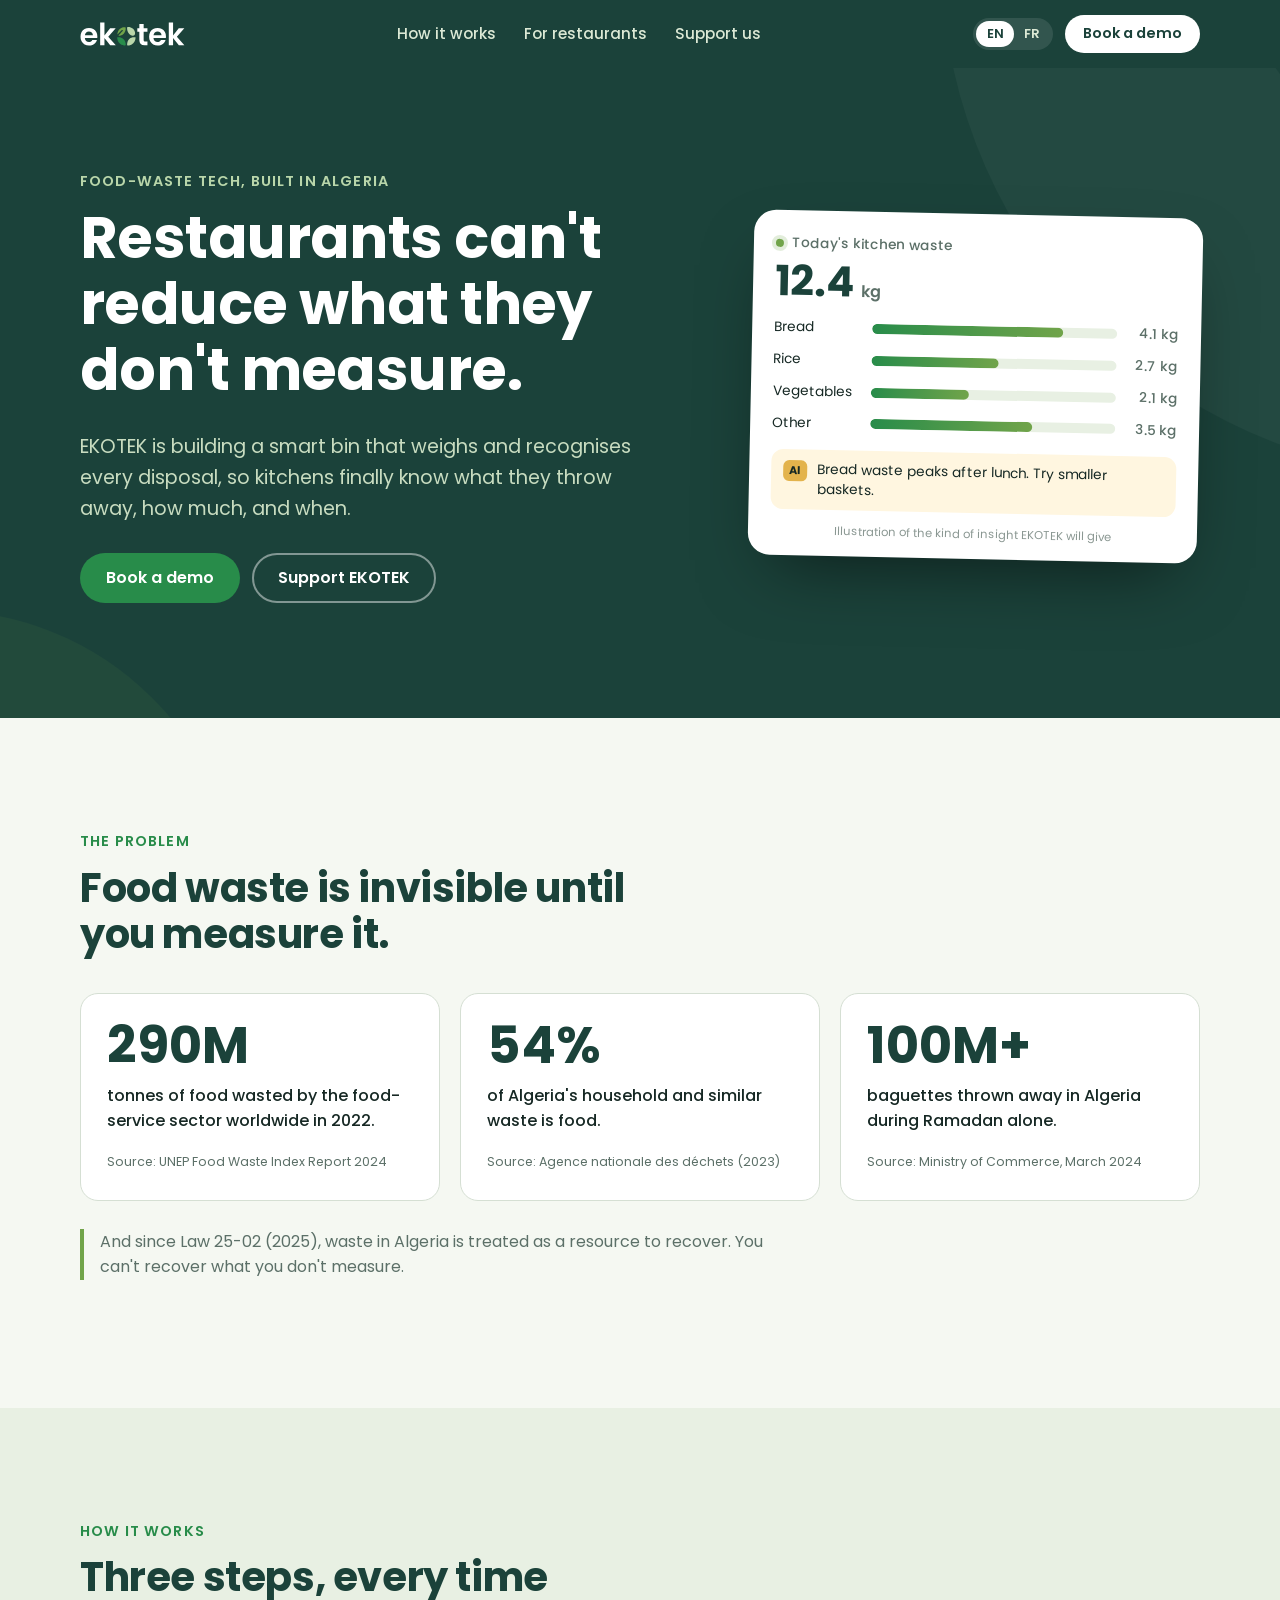
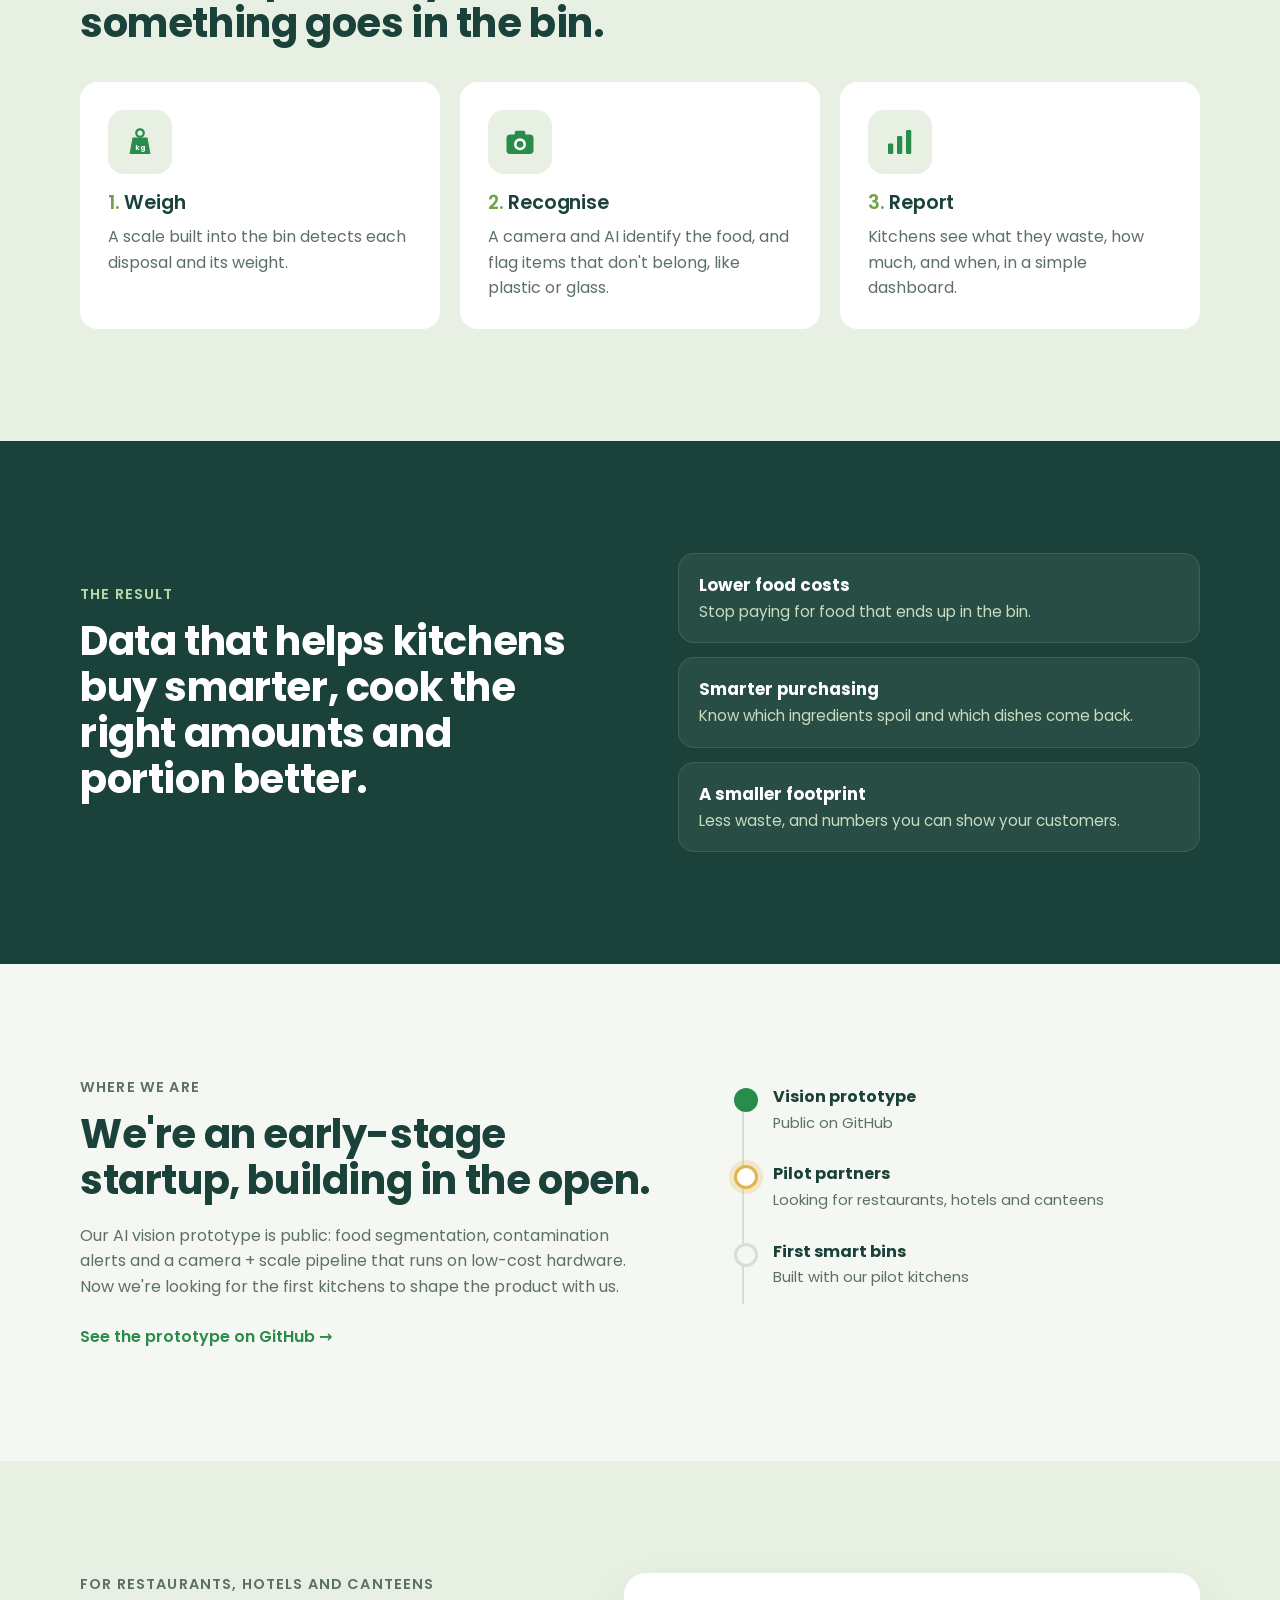
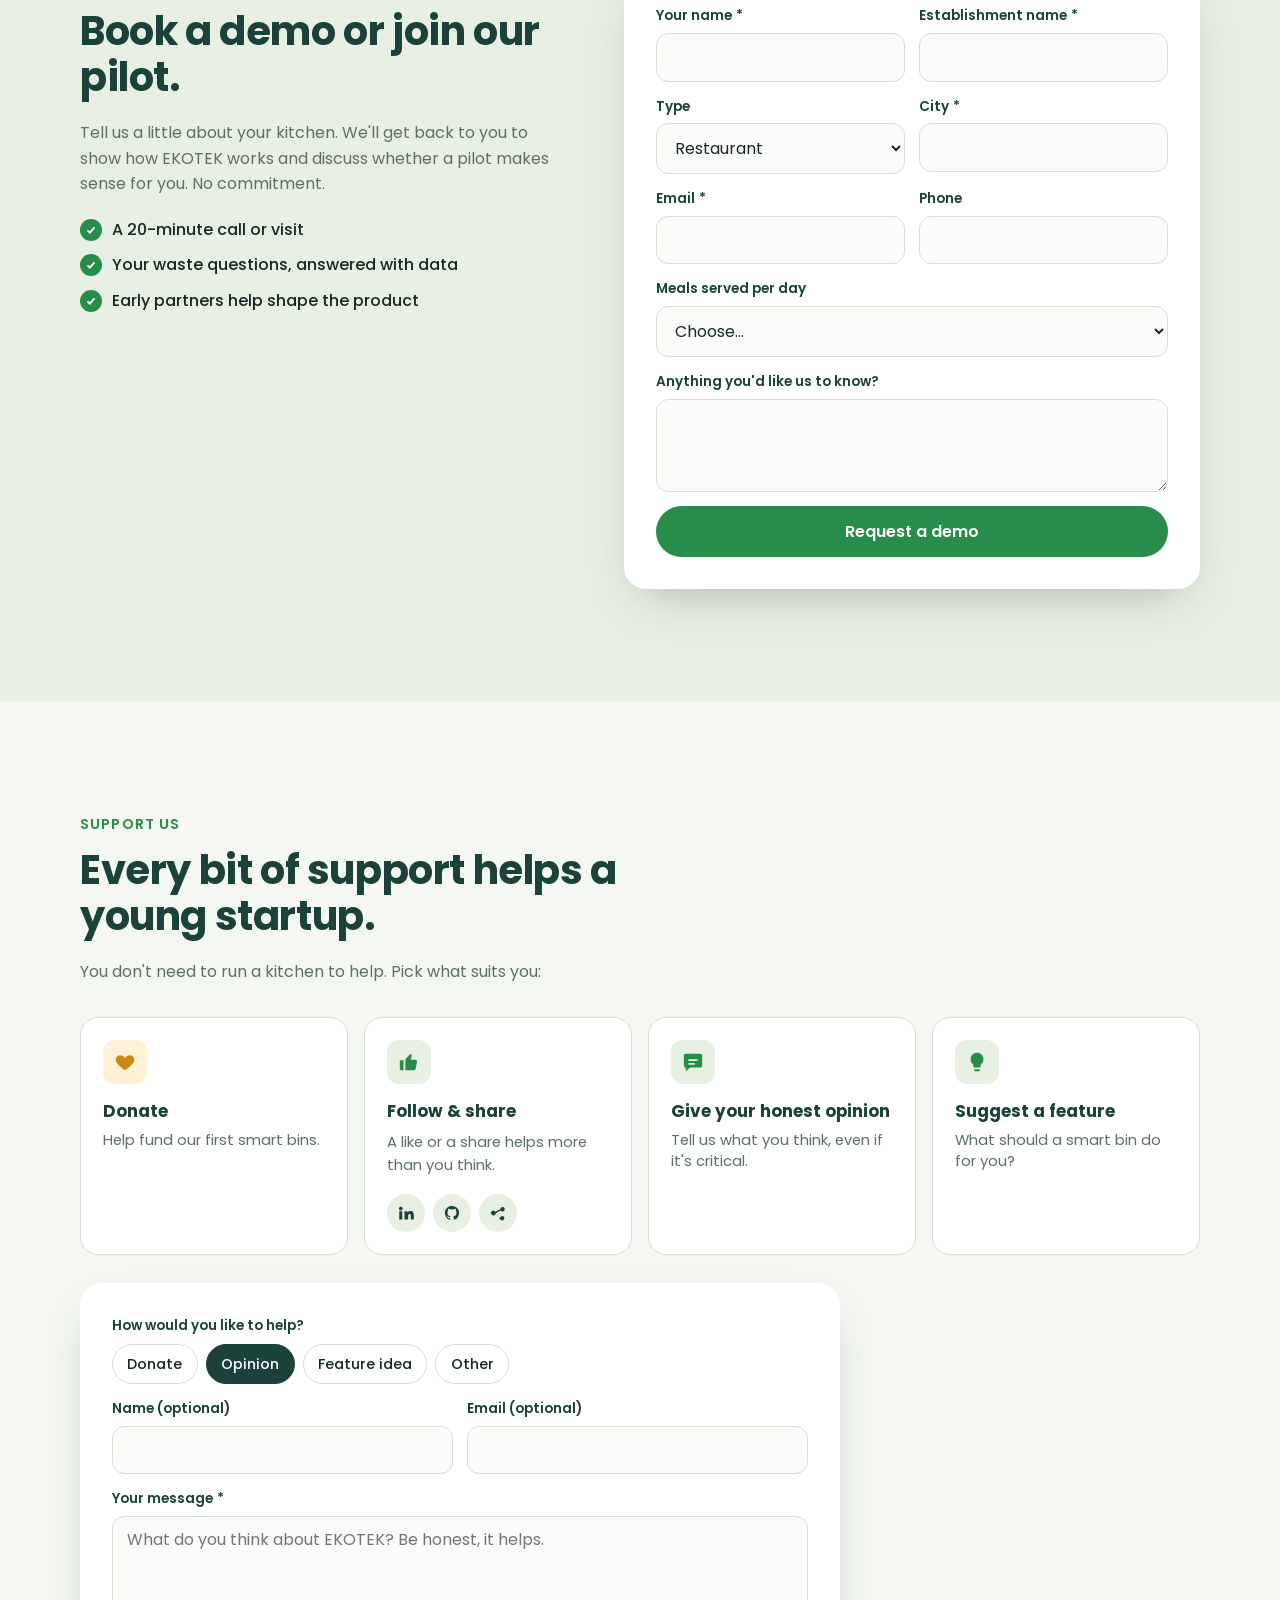
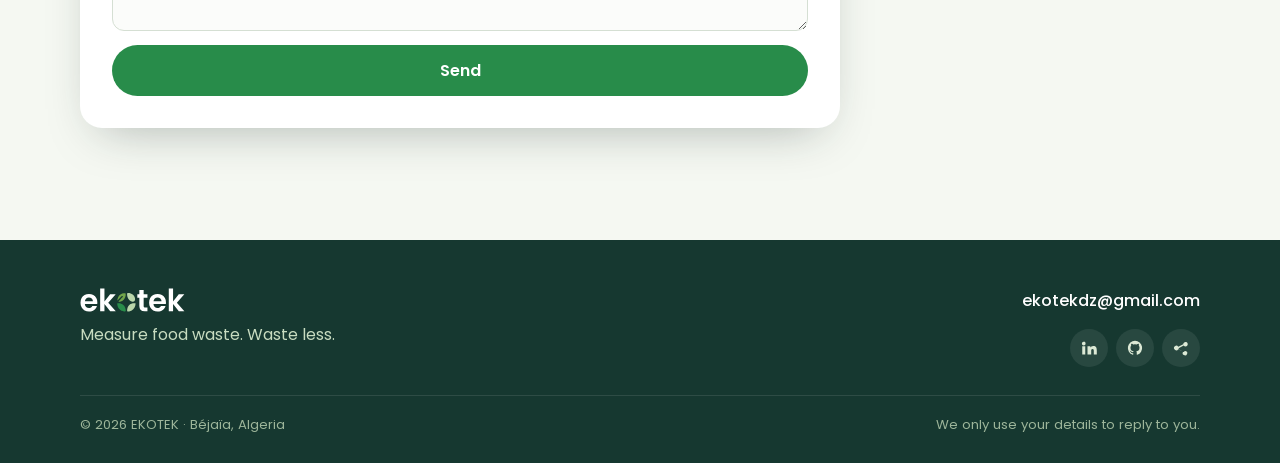
==== index.html @ d6d2390a "first commit" ====
<!doctype html>
<html lang="en">
<head>
  <meta charset="utf-8">
  <meta name="viewport" content="width=device-width, initial-scale=1">
  <title>EKOTEK — Measure food waste. Waste less.</title>
  <meta name="description" content="EKOTEK is building a smart bin that weighs and recognises food waste, so restaurants, hotels and canteens finally know what they throw away.">
  <meta name="theme-color" content="#1B423A">
  <link rel="icon" href="/favicon.svg" type="image/svg+xml">

  <meta property="og:type" content="website">
  <meta property="og:title" content="EKOTEK — Measure food waste. Waste less.">
  <meta property="og:description" content="A smart bin that weighs and recognises food waste. Built in Algeria. Book a demo or support us.">
  <meta property="og:image" content="/og-image.png">
  <meta name="twitter:card" content="summary_large_image">

  <link rel="preconnect" href="https://fonts.googleapis.com">
  <link rel="preconnect" href="https://fonts.gstatic.com" crossorigin>
  <link href="https://fonts.googleapis.com/css2?family=Poppins:wght@400;500;600;700&display=swap" rel="stylesheet">
  <link rel="stylesheet" href="/assets/style.css">
</head>
<body>

<header class="nav" id="top">
  <div class="wrap nav-in">
    <a href="#top" class="brand" aria-label="EKOTEK"><img src="/assets/logo-wordmark-light.svg" alt="EKOTEK" width="112" height="26"></a>
    <nav class="nav-links" aria-label="Main">
      <a href="#how" data-i18n="nav.how">How it works</a>
      <a href="#restaurants" data-i18n="nav.restaurants">For restaurants</a>
      <a href="#support" data-i18n="nav.support">Support us</a>
    </nav>
    <div class="nav-right">
      <div class="lang" role="group" aria-label="Language">
        <button type="button" data-lang="en" aria-pressed="true">EN</button>
        <button type="button" data-lang="fr" aria-pressed="false">FR</button>
      </div>
      <a href="#restaurants" class="btn btn-sm btn-light nav-cta" data-i18n="nav.cta">Book a demo</a>
    </div>
  </div>
</header>

<main>

  <!-- HERO -->
  <section class="hero">
    <div class="leaf leaf-a" aria-hidden="true"></div>
    <div class="leaf leaf-b" aria-hidden="true"></div>
    <div class="wrap hero-in">
      <div class="hero-copy">
        <p class="eyebrow eyebrow-light" data-i18n="hero.eyebrow">Food-waste tech, built in Algeria</p>
        <h1 data-i18n="hero.title">Restaurants can't reduce what they don't measure.</h1>
        <p class="lead" data-i18n="hero.lead">EKOTEK is building a smart bin that weighs and recognises every disposal, so kitchens finally know what they throw away, how much, and when.</p>
        <div class="cta-row">
          <a href="#restaurants" class="btn btn-primary" data-i18n="hero.cta1">Book a demo</a>
          <a href="#support" class="btn btn-ghost" data-i18n="hero.cta2">Support EKOTEK</a>
        </div>
      </div>

      <div class="hero-card" aria-hidden="true">
        <div class="hc-top">
          <span class="hc-dot"></span><span data-i18n="mock.title">Today's kitchen waste</span>
        </div>
        <div class="hc-total"><b>12.4</b><span>kg</span></div>
        <div class="hc-bars">
          <div class="hc-row"><span data-i18n="mock.bread">Bread</span><i style="--w:78%"></i><em>4.1 kg</em></div>
          <div class="hc-row"><span data-i18n="mock.rice">Rice</span><i style="--w:52%"></i><em>2.7 kg</em></div>
          <div class="hc-row"><span data-i18n="mock.veg">Vegetables</span><i style="--w:40%"></i><em>2.1 kg</em></div>
          <div class="hc-row"><span data-i18n="mock.other">Other</span><i style="--w:66%"></i><em>3.5 kg</em></div>
        </div>
        <div class="hc-tip"><span class="hc-tag">AI</span><span data-i18n="mock.tip">Bread waste peaks after lunch. Try smaller baskets.</span></div>
        <p class="hc-note" data-i18n="mock.note">Illustration of the kind of insight EKOTEK will give</p>
      </div>
    </div>
  </section>

  <!-- PROBLEM -->
  <section class="section" id="problem">
    <div class="wrap">
      <p class="eyebrow" data-i18n="problem.eyebrow">The problem</p>
      <h2 data-i18n="problem.title">Food waste is invisible until you measure it.</h2>
      <div class="stats">
        <article class="stat">
          <b>290M</b>
          <p data-i18n="problem.s1">tonnes of food wasted by the food-service sector worldwide in 2022.</p>
          <small data-i18n="problem.s1src">Source: UNEP Food Waste Index Report 2024</small>
        </article>
        <article class="stat">
          <b>54%</b>
          <p data-i18n="problem.s2">of Algeria's household and similar waste is food.</p>
          <small data-i18n="problem.s2src">Source: Agence nationale des déchets (2023)</small>
        </article>
        <article class="stat">
          <b>100M+</b>
          <p data-i18n="problem.s3">baguettes thrown away in Algeria during Ramadan alone.</p>
          <small data-i18n="problem.s3src">Source: Ministry of Commerce, March 2024</small>
        </article>
      </div>
      <p class="note-line" data-i18n="problem.law">And since Law 25-02 (2025), waste in Algeria is treated as a resource to recover. You can't recover what you don't measure.</p>
    </div>
  </section>

  <!-- HOW IT WORKS -->
  <section class="section section-tint" id="how">
    <div class="wrap">
      <p class="eyebrow" data-i18n="how.eyebrow">How it works</p>
      <h2 data-i18n="how.title">Three steps, every time something goes in the bin.</h2>
      <div class="steps">
        <article class="step">
          <div class="ic" aria-hidden="true">
            <svg viewBox="0 0 48 48"><path d="M14 18h20l4 22H10z" fill="currentColor"/><circle cx="24" cy="12" r="5" fill="none" stroke="currentColor" stroke-width="3"/><text x="24" y="34" text-anchor="middle" font-size="9" font-weight="700" fill="#fff" font-family="Poppins,sans-serif">kg</text></svg>
          </div>
          <h3><span>1.</span> <span data-i18n="how.s1t">Weigh</span></h3>
          <p data-i18n="how.s1">A scale built into the bin detects each disposal and its weight.</p>
        </article>
        <article class="step">
          <div class="ic" aria-hidden="true">
            <svg viewBox="0 0 48 48"><rect x="6" y="14" width="36" height="26" rx="5" fill="currentColor"/><rect x="17" y="9" width="14" height="7" rx="2" fill="currentColor"/><circle cx="24" cy="27" r="8" fill="#fff"/><circle cx="24" cy="27" r="4.5" fill="currentColor"/></svg>
          </div>
          <h3><span>2.</span> <span data-i18n="how.s2t">Recognise</span></h3>
          <p data-i18n="how.s2">A camera and AI identify the food, and flag items that don't belong, like plastic or glass.</p>
        </article>
        <article class="step">
          <div class="ic" aria-hidden="true">
            <svg viewBox="0 0 48 48"><rect x="8" y="26" width="7" height="14" rx="1.5" fill="currentColor"/><rect x="20" y="16" width="7" height="24" rx="1.5" fill="currentColor"/><rect x="32" y="8" width="7" height="32" rx="1.5" fill="currentColor"/></svg>
          </div>
          <h3><span>3.</span> <span data-i18n="how.s3t">Report</span></h3>
          <p data-i18n="how.s3">Kitchens see what they waste, how much, and when, in a simple dashboard.</p>
        </article>
      </div>
    </div>
  </section>

  <!-- BENEFITS -->
  <section class="section section-dark">
    <div class="wrap benefits">
      <div>
        <p class="eyebrow eyebrow-light" data-i18n="ben.eyebrow">The result</p>
        <h2 data-i18n="ben.title">Data that helps kitchens buy smarter, cook the right amounts and portion better.</h2>
      </div>
      <ul class="ben-list">
        <li><b data-i18n="ben.b1t">Lower food costs</b><span data-i18n="ben.b1">Stop paying for food that ends up in the bin.</span></li>
        <li><b data-i18n="ben.b2t">Smarter purchasing</b><span data-i18n="ben.b2">Know which ingredients spoil and which dishes come back.</span></li>
        <li><b data-i18n="ben.b3t">A smaller footprint</b><span data-i18n="ben.b3">Less waste, and numbers you can show your customers.</span></li>
      </ul>
    </div>
  </section>

  <!-- STATUS -->
  <section class="section" id="status">
    <div class="wrap status">
      <div>
        <p class="eyebrow" data-i18n="status.eyebrow">Where we are</p>
        <h2 data-i18n="status.title">We're an early-stage startup, building in the open.</h2>
        <p data-i18n="status.p1">Our AI vision prototype is public: food segmentation, contamination alerts and a camera + scale pipeline that runs on low-cost hardware. Now we're looking for the first kitchens to shape the product with us.</p>
      </div>
      <ol class="timeline">
        <li class="done"><b data-i18n="status.t1">Vision prototype</b><span data-i18n="status.t1d">Public on GitHub</span></li>
        <li class="now"><b data-i18n="status.t2">Pilot partners</b><span data-i18n="status.t2d">Looking for restaurants, hotels and canteens</span></li>
        <li><b data-i18n="status.t3">First smart bins</b><span data-i18n="status.t3d">Built with our pilot kitchens</span></li>
      </ol>
    </div>
    <div class="wrap">
      <a class="text-link js-github" href="#" target="_blank" rel="noopener" data-i18n="status.link">See the prototype on GitHub →</a>
    </div>
  </section>

  <!-- RESTAURANTS -->
  <section class="section section-tint" id="restaurants">
    <div class="wrap form-grid">
      <div>
        <p class="eyebrow" data-i18n="demo.eyebrow">For restaurants, hotels and canteens</p>
        <h2 data-i18n="demo.title">Book a demo or join our pilot.</h2>
        <p data-i18n="demo.p1">Tell us a little about your kitchen. We'll get back to you to show how EKOTEK works and discuss whether a pilot makes sense for you. No commitment.</p>
        <ul class="checks">
          <li data-i18n="demo.c1">A 20-minute call or visit</li>
          <li data-i18n="demo.c2">Your waste questions, answered with data</li>
          <li data-i18n="demo.c3">Early partners help shape the product</li>
        </ul>
      </div>

      <form class="card form js-form" data-form="demo" novalidate>
        <div class="row2">
          <label><span data-i18n="f.name">Your name</span> *<input name="name" required autocomplete="name"></label>
          <label><span data-i18n="f.establishment">Establishment name</span> *<input name="establishment" required autocomplete="organization"></label>
        </div>
        <div class="row2">
          <label><span data-i18n="f.type">Type</span>
            <select name="type">
              <option value="Restaurant" data-i18n="f.t1">Restaurant</option>
              <option value="Hotel" data-i18n="f.t2">Hotel</option>
              <option value="Canteen" data-i18n="f.t3">Canteen / cafeteria</option>
              <option value="Catering" data-i18n="f.t4">Catering</option>
              <option value="Other" data-i18n="f.t5">Other</option>
            </select>
          </label>
          <label><span data-i18n="f.city">City</span> *<input name="city" required autocomplete="address-level2"></label>
        </div>
        <div class="row2">
          <label><span data-i18n="f.email">Email</span> *<input name="email" type="email" required autocomplete="email"></label>
          <label><span data-i18n="f.phone">Phone</span><input name="phone" type="tel" autocomplete="tel"></label>
        </div>
        <label><span data-i18n="f.meals">Meals served per day</span>
          <select name="meals">
            <option value="" data-i18n="f.choose">Choose…</option>
            <option value="< 100">&lt; 100</option>
            <option value="100–300">100–300</option>
            <option value="300–1000">300–1000</option>
            <option value="> 1000">&gt; 1000</option>
          </select>
        </label>
        <label><span data-i18n="f.message">Anything you'd like us to know?</span><textarea name="message" rows="3"></textarea></label>
        <input class="hp" name="website" tabindex="-1" autocomplete="off" aria-hidden="true">
        <button class="btn btn-primary btn-block" type="submit" data-i18n="demo.submit">Request a demo</button>
        <p class="form-msg" role="status" aria-live="polite"></p>
      </form>
    </div>
  </section>

  <!-- SUPPORT -->
  <section class="section" id="support">
    <div class="wrap">
      <p class="eyebrow" data-i18n="sup.eyebrow">Support us</p>
      <h2 data-i18n="sup.title">Every bit of support helps a young startup.</h2>
      <p class="sub" data-i18n="sup.p1">You don't need to run a kitchen to help. Pick what suits you:</p>

      <div class="ways">
        <button type="button" class="way js-way" data-kind="donate">
          <span class="way-ic" aria-hidden="true"><svg viewBox="0 0 24 24"><path fill="currentColor" d="M12 21s-7.5-4.6-9.6-9.2C.9 8.4 3 4.5 6.8 4.5c2.1 0 3.6 1.1 5.2 3 1.6-1.9 3.1-3 5.2-3 3.8 0 5.9 3.9 4.4 7.3C19.5 16.4 12 21 12 21z"/></svg></span>
          <b data-i18n="sup.w1t">Donate</b>
          <span data-i18n="sup.w1">Help fund our first smart bins.</span>
        </button>
        <div class="way way-static">
          <span class="way-ic" aria-hidden="true"><svg viewBox="0 0 24 24"><path fill="currentColor" d="M2 10h4v11H2zm6 11h9.2a2 2 0 0 0 2-1.6l1.6-7.6A2 2 0 0 0 18.8 9.5H14l.9-4.3a1.6 1.6 0 0 0-.4-1.5L13.6 3 8 9.1z"/></svg></span>
          <b data-i18n="sup.w2t">Follow & share</b>
          <span data-i18n="sup.w2">A like or a share helps more than you think.</span>
          <div class="social js-social"></div>
        </div>
        <button type="button" class="way js-way" data-kind="opinion">
          <span class="way-ic" aria-hidden="true"><svg viewBox="0 0 24 24"><path fill="currentColor" d="M4 3h16a2 2 0 0 1 2 2v11a2 2 0 0 1-2 2H9l-5 4v-4H4a2 2 0 0 1-2-2V5a2 2 0 0 1 2-2zm3 6v2h10V9zm0 4v2h7v-2z"/></svg></span>
          <b data-i18n="sup.w3t">Give your honest opinion</b>
          <span data-i18n="sup.w3">Tell us what you think, even if it's critical.</span>
        </button>
        <button type="button" class="way js-way" data-kind="idea">
          <span class="way-ic" aria-hidden="true"><svg viewBox="0 0 24 24"><path fill="currentColor" d="M12 2a7 7 0 0 0-4 12.7V17a1 1 0 0 0 1 1h6a1 1 0 0 0 1-1v-2.3A7 7 0 0 0 12 2zM9 20h6v1.2a.8.8 0 0 1-.8.8H9.8a.8.8 0 0 1-.8-.8z"/></svg></span>
          <b data-i18n="sup.w4t">Suggest a feature</b>
          <span data-i18n="sup.w4">What should a smart bin do for you?</span>
        </button>
      </div>

      <form class="card form support-form js-form" data-form="support" novalidate>
        <fieldset class="kinds">
          <legend data-i18n="f.kind">How would you like to help?</legend>
          <label class="pill"><input type="radio" name="kind" value="donate"><span data-i18n="sup.w1t">Donate</span></label>
          <label class="pill"><input type="radio" name="kind" value="opinion" checked><span data-i18n="sup.k2">Opinion</span></label>
          <label class="pill"><input type="radio" name="kind" value="idea"><span data-i18n="sup.k3">Feature idea</span></label>
          <label class="pill"><input type="radio" name="kind" value="other"><span data-i18n="f.t5">Other</span></label>
        </fieldset>
        <p class="kind-hint js-donate-hint" hidden data-i18n="sup.donhint">Leave your email and we'll send you the ways to donate. Thank you!</p>
        <div class="row2">
          <label><span data-i18n="f.name2">Name (optional)</span><input name="name" autocomplete="name"></label>
          <label><span class="js-email-label" data-i18n="f.email2">Email (optional)</span><input name="email" type="email" autocomplete="email"></label>
        </div>
        <label><span data-i18n="f.msg2">Your message</span> *<textarea name="message" rows="4" required></textarea></label>
        <input class="hp" name="website" tabindex="-1" autocomplete="off" aria-hidden="true">
        <button class="btn btn-primary" type="submit" data-i18n="sup.submit">Send</button>
        <p class="form-msg" role="status" aria-live="polite"></p>
      </form>
    </div>
  </section>

</main>

<footer class="footer">
  <div class="wrap foot-in">
    <div>
      <img src="/assets/logo-wordmark-light.svg" alt="EKOTEK" width="112" height="26">
      <p data-i18n="foot.tag">Measure food waste. Waste less.</p>
    </div>
    <div class="foot-links">
      <a class="js-mail" href="mailto:ekotekdz@gmail.com">ekotekdz@gmail.com</a>
      <div class="social js-social"></div>
    </div>
  </div>
  <div class="wrap foot-bottom">
    <span>© <span class="js-year">2026</span> EKOTEK · Béjaïa, Algeria</span>
    <span data-i18n="foot.privacy">We only use your details to reply to you.</span>
  </div>
</footer>

<script src="/assets/config.js"></script>
<script src="/assets/i18n.js"></script>
<script src="/assets/app.js"></script>
</body>
</html>
---- assets/style.css ----
:root {
  --dark: #1B423A;
  --dark-2: #163830;
  --mid: #288C4A;
  --light: #71A44A;
  --pale: #B9D6AA;
  --bg: #F5F8F2;
  --tint: #E8F0E3;
  --ink: #162824;
  --muted: #5C7068;
  --line: #D5DFD3;
  --white: #FFFFFF;
  --warm: #E3B34C;
  --radius: 18px;
  --shadow: 0 18px 50px -20px rgba(22, 40, 36, .35);
}

* { box-sizing: border-box; }
html { scroll-behavior: smooth; -webkit-text-size-adjust: 100%; }
body {
  margin: 0; background: var(--bg); color: var(--ink);
  font-family: "Poppins", system-ui, -apple-system, "Segoe UI", sans-serif;
  font-size: 16px; line-height: 1.6;
}
img, svg { display: block; max-width: 100%; }
a { color: inherit; }
h1, h2, h3 { line-height: 1.15; margin: 0 0 .5em; color: var(--dark); letter-spacing: -.01em; }
h1 { font-size: clamp(2.2rem, 5.2vw, 3.6rem); font-weight: 700; }
h2 { font-size: clamp(1.7rem, 3.4vw, 2.5rem); font-weight: 700; max-width: 22ch; }
h3 { font-size: 1.2rem; font-weight: 600; }
p { margin: 0 0 1em; }

.wrap { width: min(1120px, 100% - 32px); margin-inline: auto; }
.section { padding: clamp(64px, 9vw, 112px) 0; }
.section-tint { background: var(--tint); }
.section-dark { background: var(--dark); color: #DCE9D5; }
.section-dark h2 { color: #fff; }

.eyebrow { color: var(--mid); font-weight: 600; font-size: .9rem; text-transform: uppercase; letter-spacing: .08em; margin-bottom: .8em; }
.eyebrow-light { color: var(--pale); }
.sub { color: var(--muted); max-width: 60ch; }

/* ---------- buttons ---------- */
.btn {
  display: inline-flex; align-items: center; justify-content: center; gap: .5em;
  padding: .85em 1.5em; border-radius: 999px; border: 2px solid transparent;
  font-family: inherit; font-weight: 600; font-size: 1rem; line-height: 1.2; text-decoration: none; cursor: pointer;
  transition: transform .15s ease, background .15s ease, color .15s ease, border-color .15s ease;
}
.btn:hover { transform: translateY(-1px); }
.btn:focus-visible, .lang button:focus-visible, .way:focus-visible, .soc:focus-visible { outline: 3px solid var(--warm); outline-offset: 3px; }
.btn-primary { background: var(--mid); color: #fff; }
.btn-primary:hover { background: #237d42; }
.btn-ghost { border-color: rgba(255,255,255,.45); color: #fff; }
.btn-ghost:hover { border-color: #fff; background: rgba(255,255,255,.08); }
.btn-light { background: #fff; color: var(--dark); }
.btn-sm { padding: .55em 1.1em; font-size: .9rem; }
.btn-block { width: 100%; }
.btn[disabled] { opacity: .6; cursor: progress; transform: none; }

/* ---------- nav ---------- */
.nav { position: sticky; top: 0; z-index: 50; background: var(--dark); transition: box-shadow .2s; }
.nav.is-scrolled { box-shadow: 0 6px 24px -10px rgba(0,0,0,.45); }
.nav-in { display: flex; align-items: center; justify-content: space-between; gap: 16px; height: 68px; }
.brand img { height: 24px; width: auto; }
.nav-links { display: flex; gap: 28px; }
.nav-links a { color: #DCE9D5; text-decoration: none; font-size: .95rem; font-weight: 500; }
.nav-links a:hover { color: #fff; }
.nav-right { display: flex; align-items: center; gap: 12px; }
.lang { display: inline-flex; background: rgba(255,255,255,.1); border-radius: 999px; padding: 3px; }
.lang button {
  border: 0; background: transparent; color: #DCE9D5; font-family: inherit; font-weight: 600; font-size: .8rem; line-height: 1;
  padding: .5em .8em; border-radius: 999px; cursor: pointer;
}
.lang button[aria-pressed="true"] { background: #fff; color: var(--dark); }

/* ---------- hero ---------- */
.hero { position: relative; overflow: hidden; background: var(--dark); color: #DCE9D5; padding: clamp(56px, 8vw, 104px) 0 clamp(72px, 9vw, 120px); }
.hero h1 { color: #fff; max-width: 15ch; }
.hero .lead { font-size: clamp(1.05rem, 1.6vw, 1.2rem); color: #C8DCC0; max-width: 46ch; }
.hero-in { position: relative; display: grid; grid-template-columns: 1.15fr .85fr; gap: clamp(32px, 5vw, 72px); align-items: center; }
.cta-row { display: flex; flex-wrap: wrap; gap: 12px; margin-top: 28px; }
.leaf { position: absolute; border-radius: 0 100% 0 100%; background: rgba(255,255,255,.035); pointer-events: none; }
.leaf-a { width: 520px; height: 520px; right: -140px; top: -160px; transform: rotate(10deg); }
.leaf-b { width: 300px; height: 300px; left: -120px; bottom: -150px; transform: rotate(-20deg); background: rgba(113,164,74,.08); }

.hero-card {
  background: #fff; color: var(--ink); border-radius: 22px; padding: 22px 22px 16px;
  box-shadow: 0 30px 70px -25px rgba(0,0,0,.55); transform: rotate(1.2deg);
}
.hc-top { display: flex; align-items: center; gap: 8px; font-size: .85rem; color: var(--muted); font-weight: 500; }
.hc-dot { width: 8px; height: 8px; border-radius: 50%; background: var(--light); box-shadow: 0 0 0 4px rgba(113,164,74,.2); }
.hc-total { display: flex; align-items: baseline; gap: 6px; margin: 6px 0 14px; }
.hc-total b { font-size: 2.6rem; color: var(--dark); line-height: 1; }
.hc-total span { font-weight: 600; color: var(--muted); }
.hc-bars { display: grid; gap: 10px; }
.hc-row { display: grid; grid-template-columns: 88px 1fr 52px; align-items: center; gap: 10px; font-size: .85rem; }
.hc-row i { height: 10px; border-radius: 99px; background: var(--tint); position: relative; overflow: hidden; }
.hc-row i::after { content: ""; position: absolute; inset: 0 auto 0 0; width: var(--w); background: linear-gradient(90deg, var(--mid), var(--light)); border-radius: 99px; }
.hc-row em { font-style: normal; text-align: right; color: var(--muted); font-weight: 500; }
.hc-tip { margin-top: 16px; display: flex; gap: 10px; align-items: flex-start; background: #FFF6E0; border-radius: 12px; padding: 10px 12px; font-size: .85rem; line-height: 1.45; }
.hc-tag { background: var(--warm); color: var(--ink); font-weight: 700; font-size: .7rem; border-radius: 6px; padding: 2px 6px; margin-top: 1px; }
.hc-note { font-size: .72rem; color: #8A9792; margin: 12px 0 0; text-align: center; }

/* ---------- problem ---------- */
.stats { display: grid; grid-template-columns: repeat(3, 1fr); gap: 20px; margin-top: 36px; }
.stat { background: #fff; border: 1px solid var(--line); border-radius: var(--radius); padding: 26px; }
.stat b { display: block; font-size: clamp(2.4rem, 4.5vw, 3.2rem); color: var(--dark); line-height: 1; margin-bottom: 12px; }
.stat p { font-weight: 500; margin-bottom: 14px; }
.stat small { color: var(--muted); font-size: .78rem; }
.note-line { margin-top: 28px; padding-left: 16px; border-left: 4px solid var(--light); color: var(--muted); max-width: 70ch; }

/* ---------- steps ---------- */
.steps { display: grid; grid-template-columns: repeat(3, 1fr); gap: 20px; margin-top: 36px; }
.step { background: #fff; border-radius: var(--radius); padding: 28px; }
.ic { width: 64px; height: 64px; border-radius: 16px; background: var(--tint); color: var(--mid); display: grid; place-items: center; margin-bottom: 18px; }
.ic svg { width: 36px; height: 36px; }
.step h3 span:first-child { color: var(--light); }
.step p { color: var(--muted); margin: 0; }

/* ---------- benefits ---------- */
.benefits { display: grid; grid-template-columns: 1fr 1fr; gap: clamp(32px, 6vw, 80px); align-items: center; }
.benefits h2 { max-width: 20ch; }
.ben-list { list-style: none; margin: 0; padding: 0; display: grid; gap: 14px; }
.ben-list li { background: rgba(255,255,255,.06); border: 1px solid rgba(255,255,255,.1); border-radius: 16px; padding: 18px 20px; }
.ben-list b { display: block; color: #fff; font-size: 1.05rem; }
.ben-list span { color: #C8DCC0; font-size: .95rem; }

/* ---------- status ---------- */
.status { display: grid; grid-template-columns: 1.1fr .9fr; gap: clamp(32px, 6vw, 80px); align-items: start; }
.status p { color: var(--muted); max-width: 56ch; }
.timeline { list-style: none; margin: 8px 0 0; padding: 0; position: relative; }
.timeline::before { content: ""; position: absolute; left: 11px; top: 12px; bottom: 12px; width: 2px; background: var(--line); }
.timeline li { position: relative; padding: 0 0 26px 42px; }
.timeline li::before { content: ""; position: absolute; left: 3px; top: 4px; width: 18px; height: 18px; border-radius: 50%; background: var(--bg); border: 3px solid var(--line); }
.timeline li.done::before { background: var(--mid); border-color: var(--mid); }
.timeline li.now::before { background: #fff; border-color: var(--warm); box-shadow: 0 0 0 5px rgba(227,179,76,.25); }
.timeline b { display: block; color: var(--dark); }
.timeline span { color: var(--muted); font-size: .92rem; }
.text-link { display: inline-block; margin-top: 8px; color: var(--mid); font-weight: 600; text-decoration: none; }
.text-link:hover { text-decoration: underline; }

/* ---------- forms ---------- */
.form-grid { display: grid; grid-template-columns: .9fr 1.1fr; gap: clamp(32px, 6vw, 72px); align-items: start; }
.form-grid > div p { color: var(--muted); }
.checks { list-style: none; padding: 0; margin: 20px 0 0; display: grid; gap: 10px; }
.checks li { position: relative; padding-left: 32px; font-weight: 500; }
.checks li::before { content: ""; position: absolute; left: 0; top: 2px; width: 22px; height: 22px; border-radius: 50%; background: var(--mid) url("data:image/svg+xml,%3Csvg xmlns='http://www.w3.org/2000/svg' viewBox='0 0 24 24'%3E%3Cpath fill='none' stroke='white' stroke-width='3' d='M6 12.5l4 4 8-9'/%3E%3C/svg%3E") center/14px no-repeat; }

.card { background: #fff; border-radius: 22px; padding: clamp(20px, 3vw, 32px); box-shadow: var(--shadow); }
.form { display: grid; gap: 14px; }
.row2 { display: grid; grid-template-columns: 1fr 1fr; gap: 14px; }
.form label { display: flex; flex-wrap: wrap; align-content: flex-start; gap: 6px 4px; font-size: .85rem; font-weight: 600; color: var(--dark); }
.form label > input, .form label > select, .form label > textarea { flex: 1 1 100%; }
.form input, .form select, .form textarea {
  width: 100%; font-family: inherit; font-size: 1rem; line-height: 1.4; color: var(--ink);
  padding: .75em .9em; border-radius: 12px; border: 1.5px solid var(--line); background: #FBFCFA;
  transition: border-color .15s, box-shadow .15s;
}
.form textarea { resize: vertical; min-height: 90px; }
.form input:focus, .form select:focus, .form textarea:focus { outline: none; border-color: var(--mid); box-shadow: 0 0 0 4px rgba(40,140,74,.15); background: #fff; }
.was-validated :invalid { border-color: #C2453A; }
.hp { position: absolute !important; left: -9999px !important; width: 1px; height: 1px; opacity: 0; }
.form-msg:empty { display: none; }
.form-msg { margin: 0; font-size: .92rem; color: var(--muted); }
.form-msg.is-ok { color: var(--mid); font-weight: 600; }
.form-msg.is-err { color: #B23A30; font-weight: 600; }

/* ---------- support ---------- */
.ways { display: grid; grid-template-columns: repeat(4, 1fr); gap: 16px; margin: 32px 0 28px; }
.way {
  text-align: left; font-family: inherit; font-size: inherit; color: inherit; cursor: pointer;
  background: #fff; border: 1.5px solid var(--line); border-radius: var(--radius); padding: 22px;
  display: flex; flex-direction: column; gap: 6px; transition: border-color .15s, transform .15s, box-shadow .15s;
}
.way:hover { border-color: var(--light); transform: translateY(-2px); box-shadow: var(--shadow); }
.way-static { cursor: default; }
.way-static:hover { transform: none; box-shadow: none; border-color: var(--line); }
.way b { color: var(--dark); font-size: 1.05rem; }
.way > span:not(.way-ic) { color: var(--muted); font-size: .92rem; }
.way-ic { width: 44px; height: 44px; border-radius: 12px; background: var(--tint); color: var(--mid); display: grid; place-items: center; margin-bottom: 8px; }
.way-ic svg { width: 22px; height: 22px; }
.way[data-kind="donate"] .way-ic { background: #FFF1D6; color: #C98A12; }

.support-form { max-width: 760px; }
.kinds { border: 0; padding: 0; margin: 0; display: flex; flex-wrap: wrap; gap: 8px; }
.kinds legend { font-size: .85rem; font-weight: 600; color: var(--dark); margin-bottom: 8px; padding: 0; }
.pill { position: relative; display: inline-flex !important; }
.pill input { position: absolute; opacity: 0; inset: 0; cursor: pointer; }
.pill span { padding: .5em 1em; border-radius: 999px; border: 1.5px solid var(--line); font-weight: 500; font-size: .9rem; color: var(--ink); transition: all .15s; }
.pill input:checked + span { background: var(--dark); color: #fff; border-color: var(--dark); }
.pill input:focus-visible + span { outline: 3px solid var(--warm); outline-offset: 2px; }
.kind-hint { margin: 0; background: #FFF6E0; border-radius: 12px; padding: 10px 14px; font-size: .9rem; }

.social { display: flex; flex-wrap: wrap; gap: 8px; margin-top: 10px; }
.soc { width: 38px; height: 38px; border-radius: 50%; display: grid; place-items: center; background: var(--tint); color: var(--dark); border: 0; cursor: pointer; transition: background .15s, color .15s; }
.soc svg { width: 18px; height: 18px; }
.soc:hover { background: var(--mid); color: #fff; }

/* ---------- footer ---------- */
.footer { background: var(--dark-2); color: #C8DCC0; padding: 48px 0 28px; }
.foot-in { display: flex; justify-content: space-between; gap: 24px; flex-wrap: wrap; align-items: flex-start; }
.foot-in img { height: 24px; width: auto; margin-bottom: 10px; }
.foot-links { display: grid; gap: 6px; justify-items: end; }
.foot-links a { color: #fff; text-decoration: none; font-weight: 500; }
.footer .soc { background: rgba(255,255,255,.08); color: #DCE9D5; }
.footer .soc:hover { background: var(--mid); color: #fff; }
.foot-bottom { display: flex; justify-content: space-between; gap: 12px; flex-wrap: wrap; border-top: 1px solid rgba(255,255,255,.1); margin-top: 28px; padding-top: 18px; font-size: .82rem; color: #9DB59A; }

.toast { position: fixed; left: 50%; bottom: 24px; transform: translateX(-50%); background: var(--ink); color: #fff; padding: 10px 18px; border-radius: 999px; font-size: .9rem; z-index: 100; }

/* ---------- responsive ---------- */
@media (max-width: 980px) {
  .nav-links { display: none; }
  .hero-in, .benefits, .status, .form-grid { grid-template-columns: 1fr; }
  .hero-card { max-width: 420px; transform: none; }
  .ways { grid-template-columns: 1fr 1fr; }
}
@media (max-width: 640px) {
  .nav-cta { display: none; }
  .stats, .steps { grid-template-columns: 1fr; }
  .ways { grid-template-columns: 1fr; }
  .row2 { grid-template-columns: 1fr; }
  .cta-row .btn { flex: 1 1 auto; }
  .foot-links { justify-items: start; }
  .hc-row { grid-template-columns: 76px 1fr 48px; }
}
@media (prefers-reduced-motion: reduce) {
  html { scroll-behavior: auto; }
  * { transition: none !important; }
}
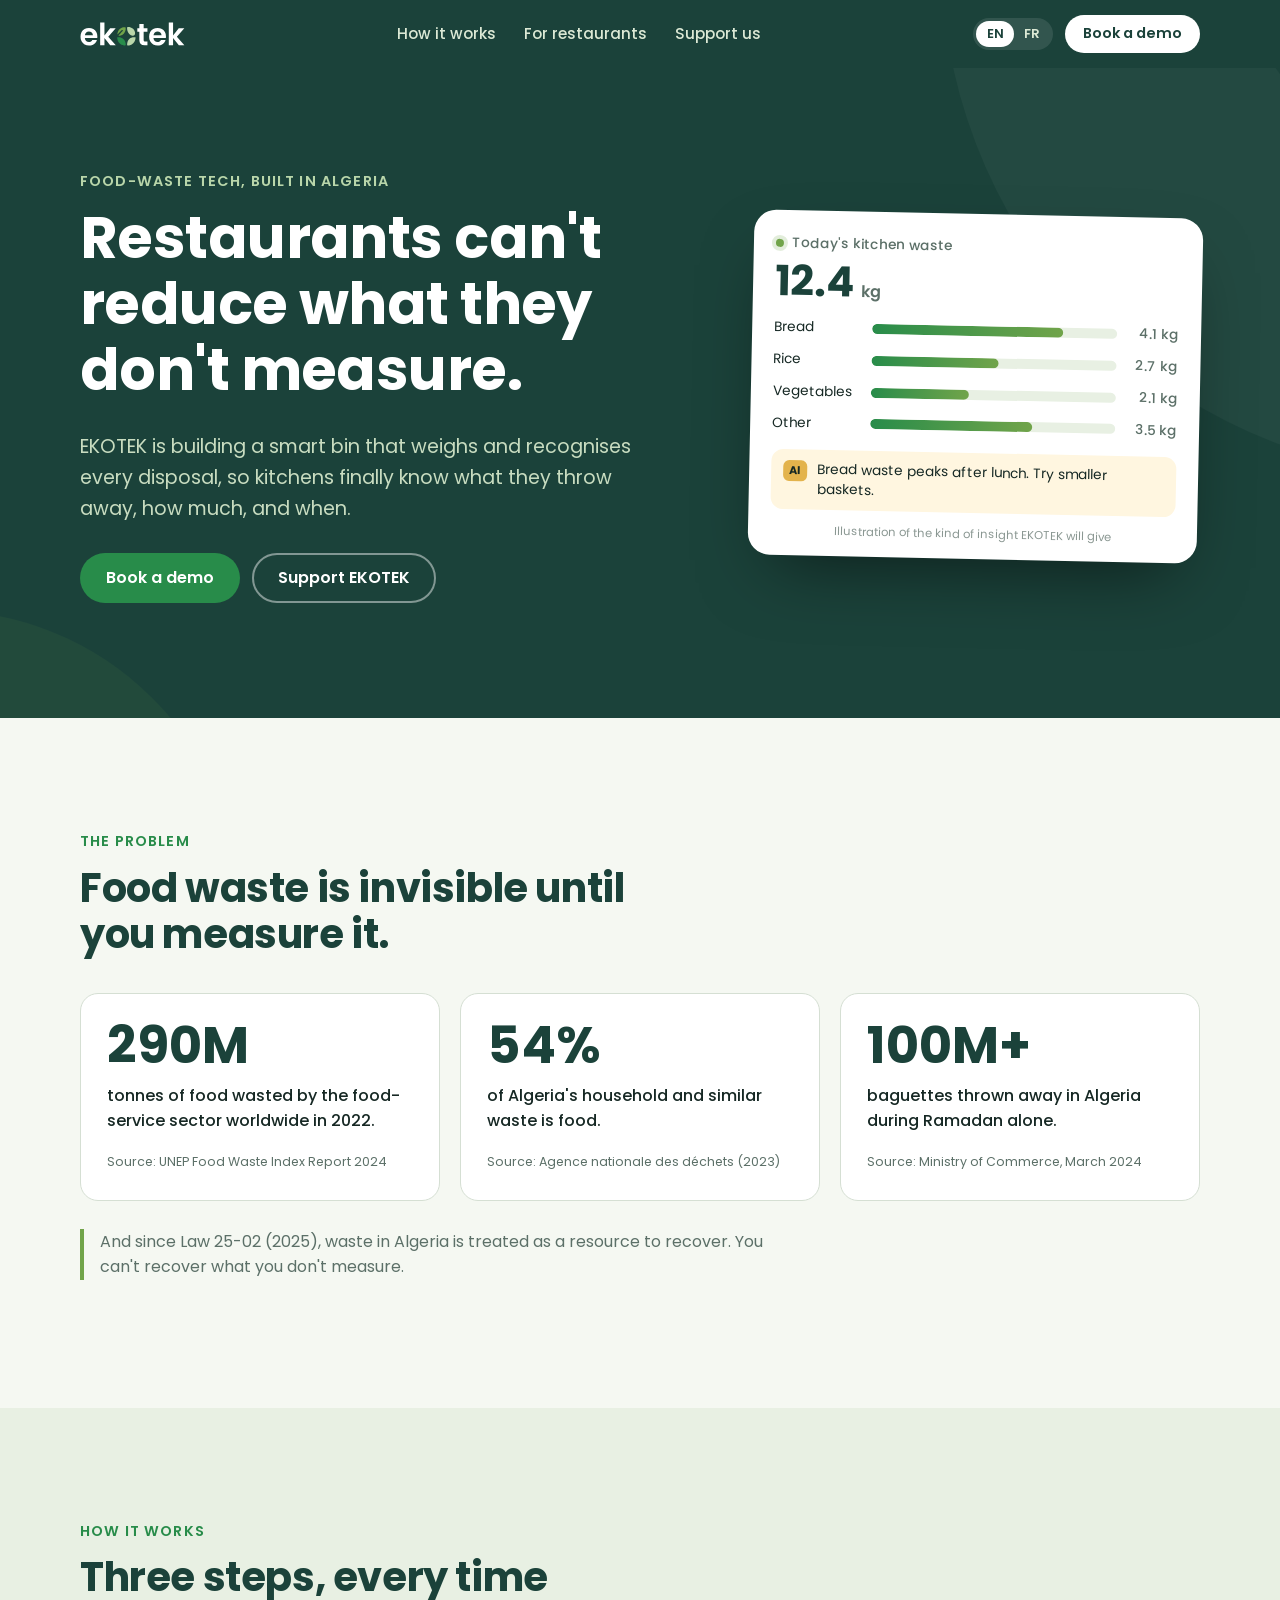
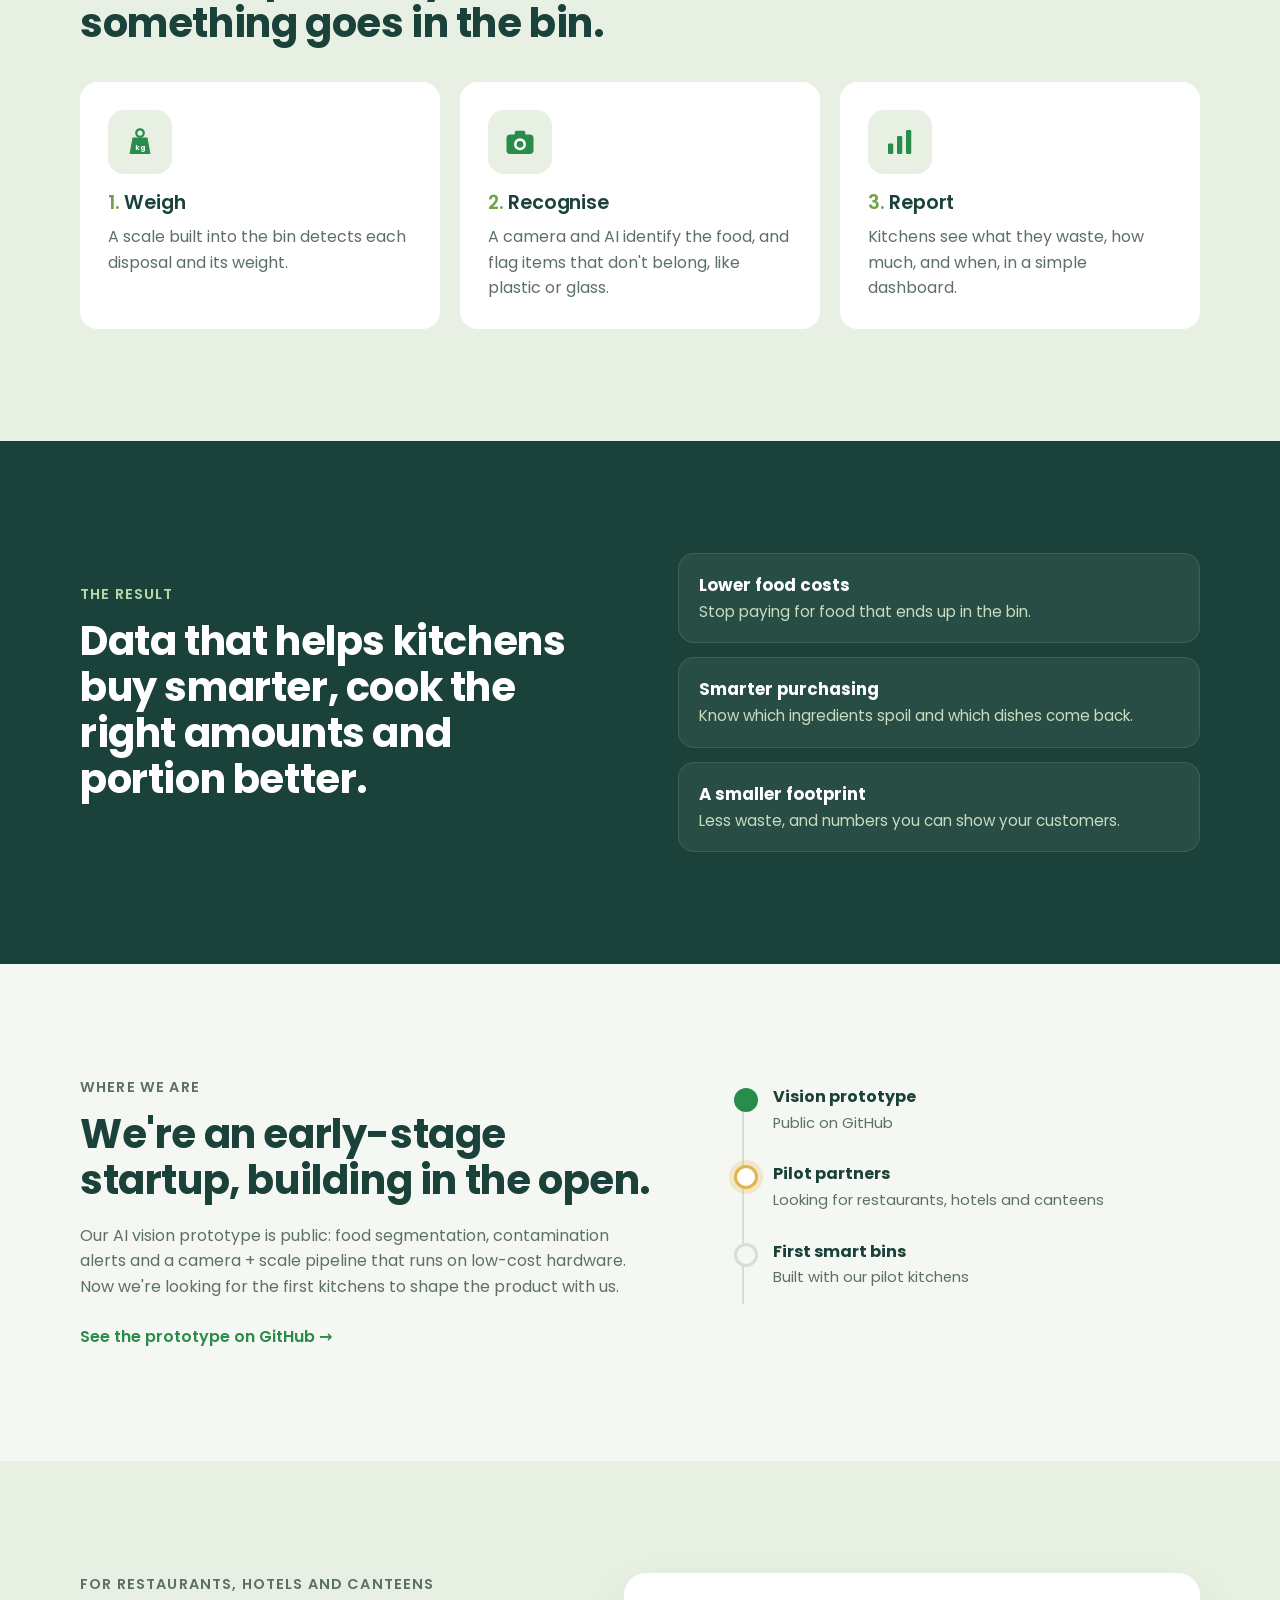
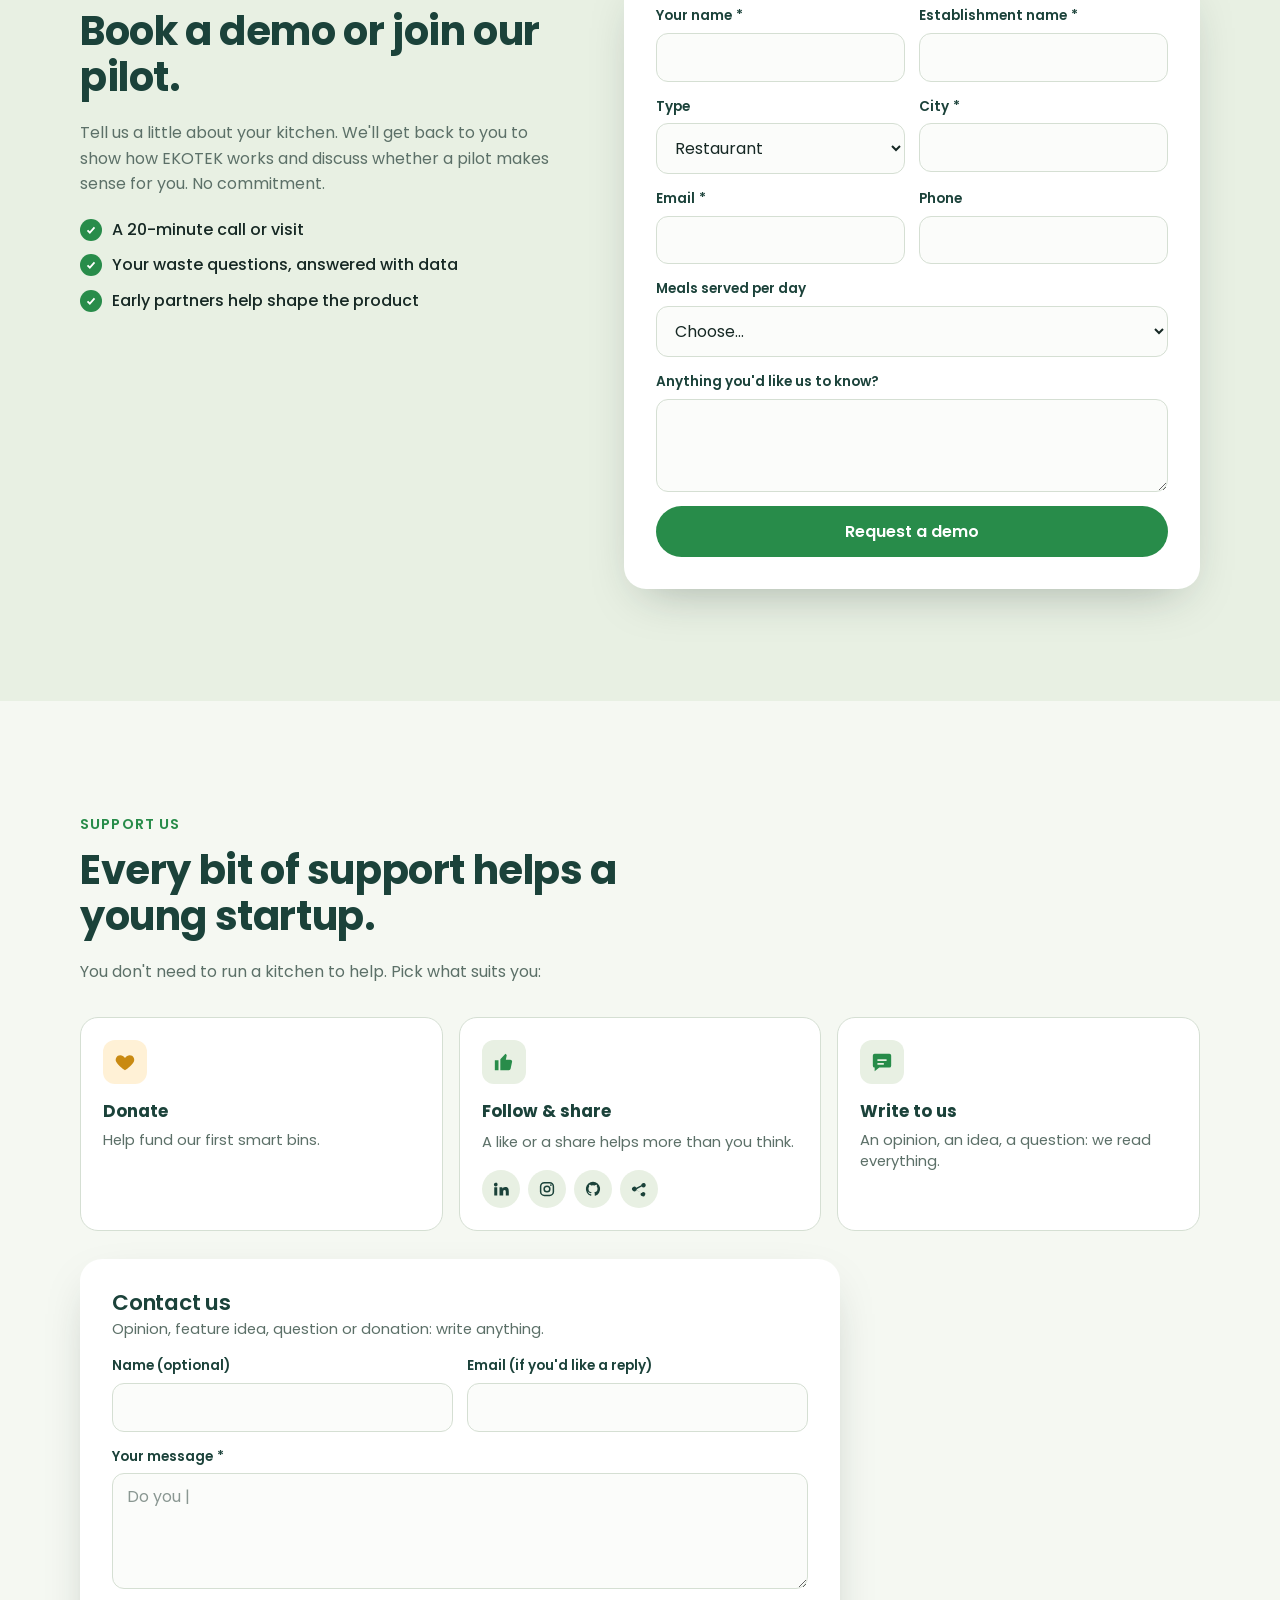
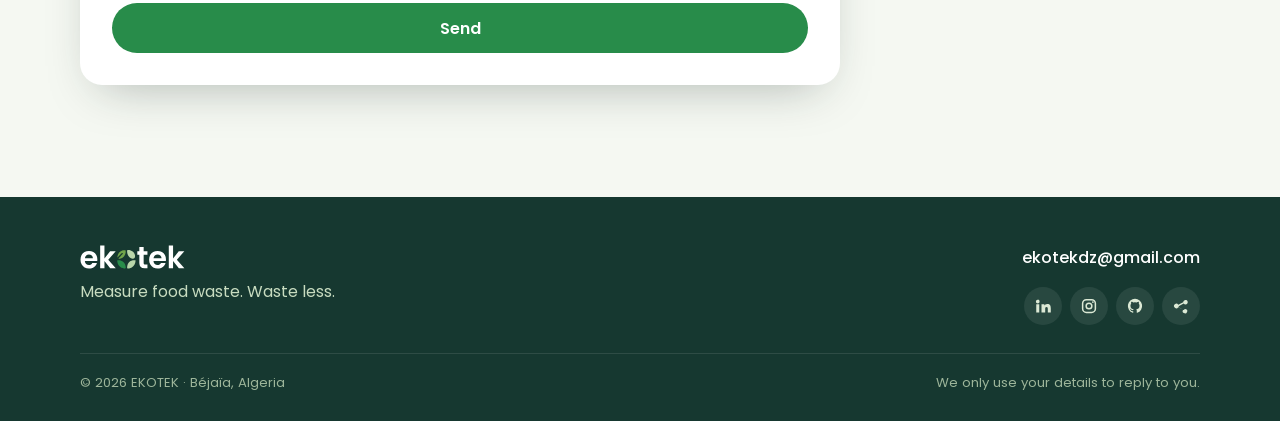
==== commit 59f94f74: "Single contact form with rotating placeholder ideas" ====
--- a/index.html
+++ b/index.html
@@ -223,7 +223,7 @@
       <h2 data-i18n="sup.title">Every bit of support helps a young startup.</h2>
       <p class="sub" data-i18n="sup.p1">You don't need to run a kitchen to help. Pick what suits you:</p>
 
-      <div class="ways">
+      <div class="ways ways-3">
         <button type="button" class="way js-way" data-kind="donate">
           <span class="way-ic" aria-hidden="true"><svg viewBox="0 0 24 24"><path fill="currentColor" d="M12 21s-7.5-4.6-9.6-9.2C.9 8.4 3 4.5 6.8 4.5c2.1 0 3.6 1.1 5.2 3 1.6-1.9 3.1-3 5.2-3 3.8 0 5.9 3.9 4.4 7.3C19.5 16.4 12 21 12 21z"/></svg></span>
           <b data-i18n="sup.w1t">Donate</b>
@@ -235,32 +235,25 @@
           <span data-i18n="sup.w2">A like or a share helps more than you think.</span>
           <div class="social js-social"></div>
         </div>
-        <button type="button" class="way js-way" data-kind="opinion">
+        <button type="button" class="way js-way" data-kind="contact">
           <span class="way-ic" aria-hidden="true"><svg viewBox="0 0 24 24"><path fill="currentColor" d="M4 3h16a2 2 0 0 1 2 2v11a2 2 0 0 1-2 2H9l-5 4v-4H4a2 2 0 0 1-2-2V5a2 2 0 0 1 2-2zm3 6v2h10V9zm0 4v2h7v-2z"/></svg></span>
-          <b data-i18n="sup.w3t">Give your honest opinion</b>
-          <span data-i18n="sup.w3">Tell us what you think, even if it's critical.</span>
+          <b data-i18n="sup.w3t">Write to us</b>
+          <span data-i18n="sup.w3">An opinion, an idea, a question: we read everything.</span>
         </button>
-        <button type="button" class="way js-way" data-kind="idea">
-          <span class="way-ic" aria-hidden="true"><svg viewBox="0 0 24 24"><path fill="currentColor" d="M12 2a7 7 0 0 0-4 12.7V17a1 1 0 0 0 1 1h6a1 1 0 0 0 1-1v-2.3A7 7 0 0 0 12 2zM9 20h6v1.2a.8.8 0 0 1-.8.8H9.8a.8.8 0 0 1-.8-.8z"/></svg></span>
-          <b data-i18n="sup.w4t">Suggest a feature</b>
-          <span data-i18n="sup.w4">What should a smart bin do for you?</span>
-        </button>
       </div>
 
       <form class="card form support-form js-form" data-form="support" novalidate>
-        <fieldset class="kinds">
-          <legend data-i18n="f.kind">How would you like to help?</legend>
-          <label class="pill"><input type="radio" name="kind" value="donate"><span data-i18n="sup.w1t">Donate</span></label>
-          <label class="pill"><input type="radio" name="kind" value="opinion" checked><span data-i18n="sup.k2">Opinion</span></label>
-          <label class="pill"><input type="radio" name="kind" value="idea"><span data-i18n="sup.k3">Feature idea</span></label>
-          <label class="pill"><input type="radio" name="kind" value="other"><span data-i18n="f.t5">Other</span></label>
-        </fieldset>
+        <div class="form-head">
+          <h3 data-i18n="sup.formt">Contact us</h3>
+          <p data-i18n="sup.forms">Opinion, feature idea, question or donation: write anything.</p>
+        </div>
+        <input type="hidden" name="kind" value="contact">
         <p class="kind-hint js-donate-hint" hidden data-i18n="sup.donhint">Leave your email and we'll send you the ways to donate. Thank you!</p>
         <div class="row2">
           <label><span data-i18n="f.name2">Name (optional)</span><input name="name" autocomplete="name"></label>
           <label><span class="js-email-label" data-i18n="f.email2">Email (optional)</span><input name="email" type="email" autocomplete="email"></label>
         </div>
-        <label><span data-i18n="f.msg2">Your message</span> *<textarea name="message" rows="4" required></textarea></label>
+        <label><span data-i18n="f.msg2">Your message</span> *<textarea name="message" rows="4" required class="js-rotate"></textarea></label>
         <input class="hp" name="website" tabindex="-1" autocomplete="off" aria-hidden="true">
         <button class="btn btn-primary" type="submit" data-i18n="sup.submit">Send</button>
         <p class="form-msg" role="status" aria-live="polite"></p>
--- a/assets/style.css
+++ b/assets/style.css
@@ -182,7 +182,11 @@
 .way-ic svg { width: 22px; height: 22px; }
 .way[data-kind="donate"] .way-ic { background: #FFF1D6; color: #C98A12; }
 
+.ways-3 { grid-template-columns: repeat(3, 1fr); }
 .support-form { max-width: 760px; }
+.form-head h3 { margin: 0 0 2px; font-size: 1.35rem; }
+.form-head p { margin: 0; color: var(--muted); font-size: .92rem; }
+.js-rotate::placeholder { color: #8A9792; }
 .kinds { border: 0; padding: 0; margin: 0; display: flex; flex-wrap: wrap; gap: 8px; }
 .kinds legend { font-size: .85rem; font-weight: 600; color: var(--dark); margin-bottom: 8px; padding: 0; }
 .pill { position: relative; display: inline-flex !important; }
@@ -214,12 +218,12 @@
   .nav-links { display: none; }
   .hero-in, .benefits, .status, .form-grid { grid-template-columns: 1fr; }
   .hero-card { max-width: 420px; transform: none; }
-  .ways { grid-template-columns: 1fr 1fr; }
+  .ways, .ways-3 { grid-template-columns: 1fr 1fr; }
 }
 @media (max-width: 640px) {
   .nav-cta { display: none; }
   .stats, .steps { grid-template-columns: 1fr; }
-  .ways { grid-template-columns: 1fr; }
+  .ways, .ways-3 { grid-template-columns: 1fr; }
   .row2 { grid-template-columns: 1fr; }
   .cta-row .btn { flex: 1 1 auto; }
   .foot-links { justify-items: start; }
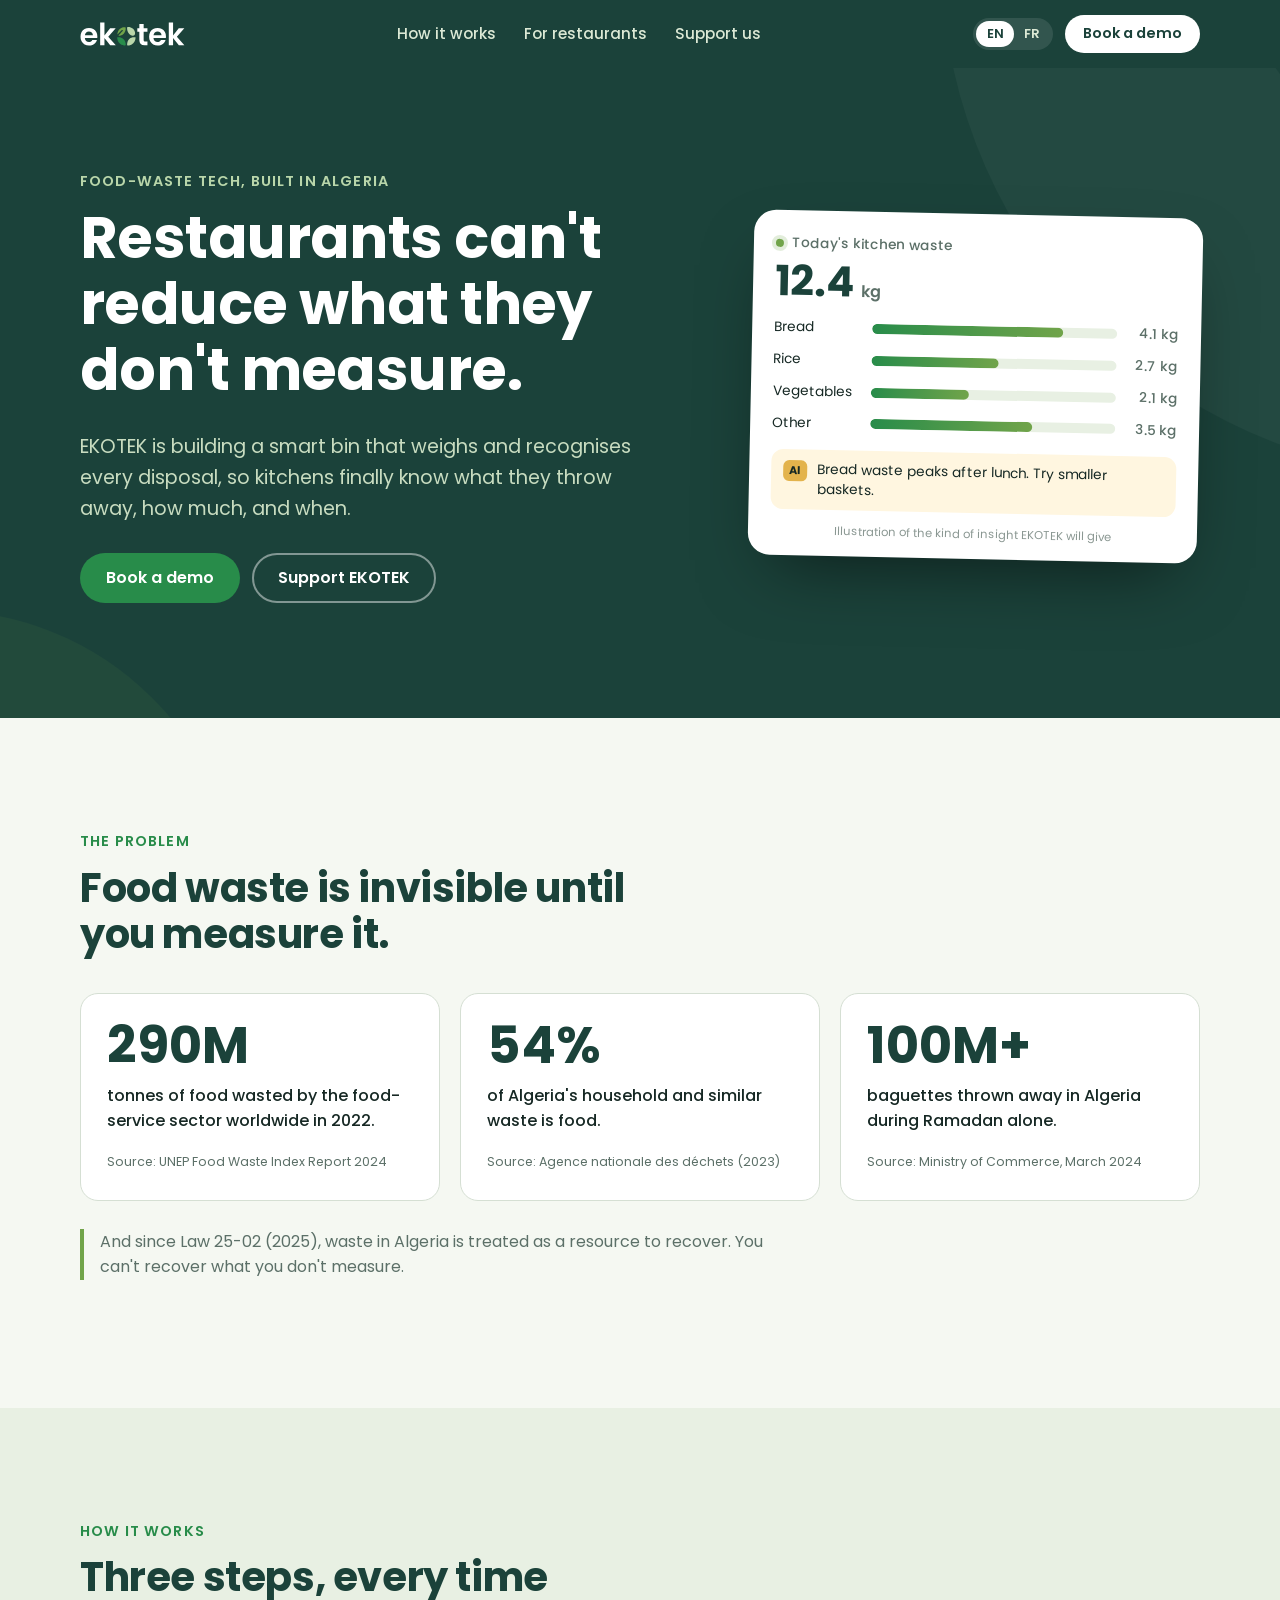
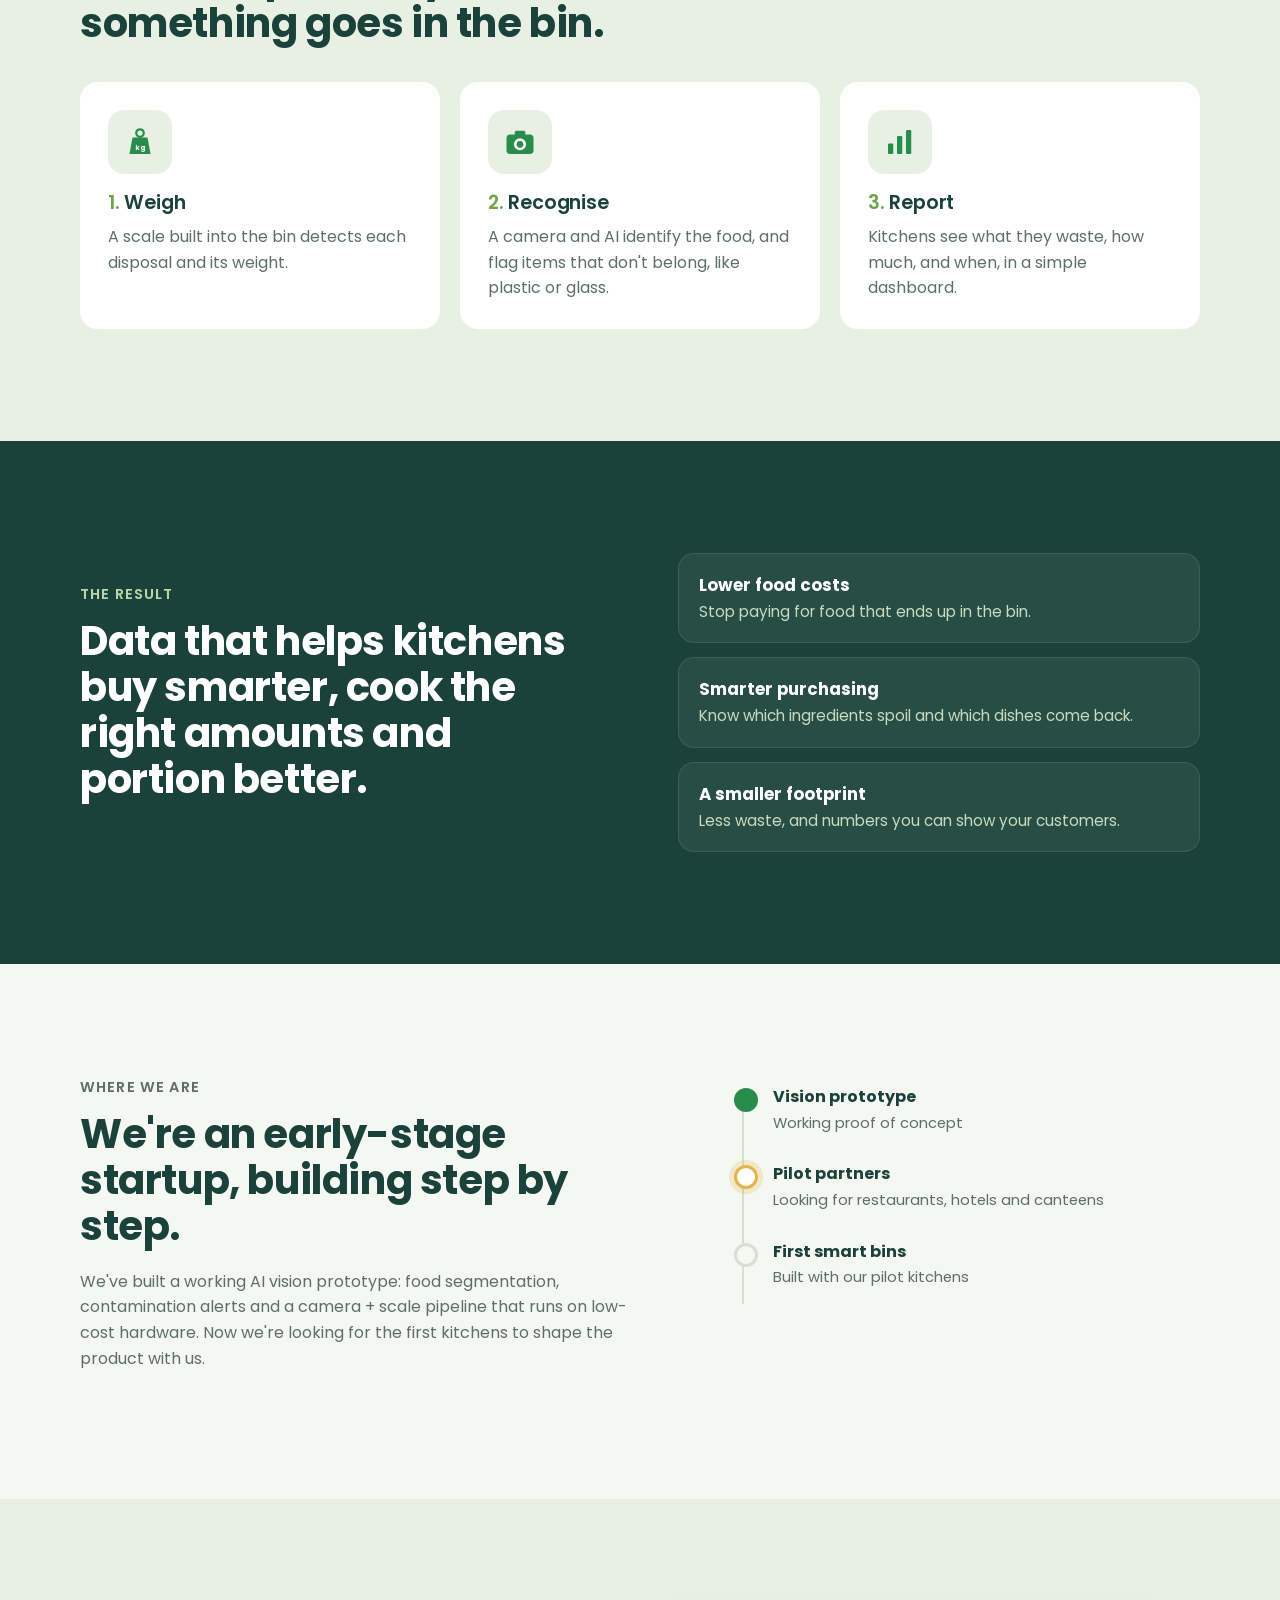
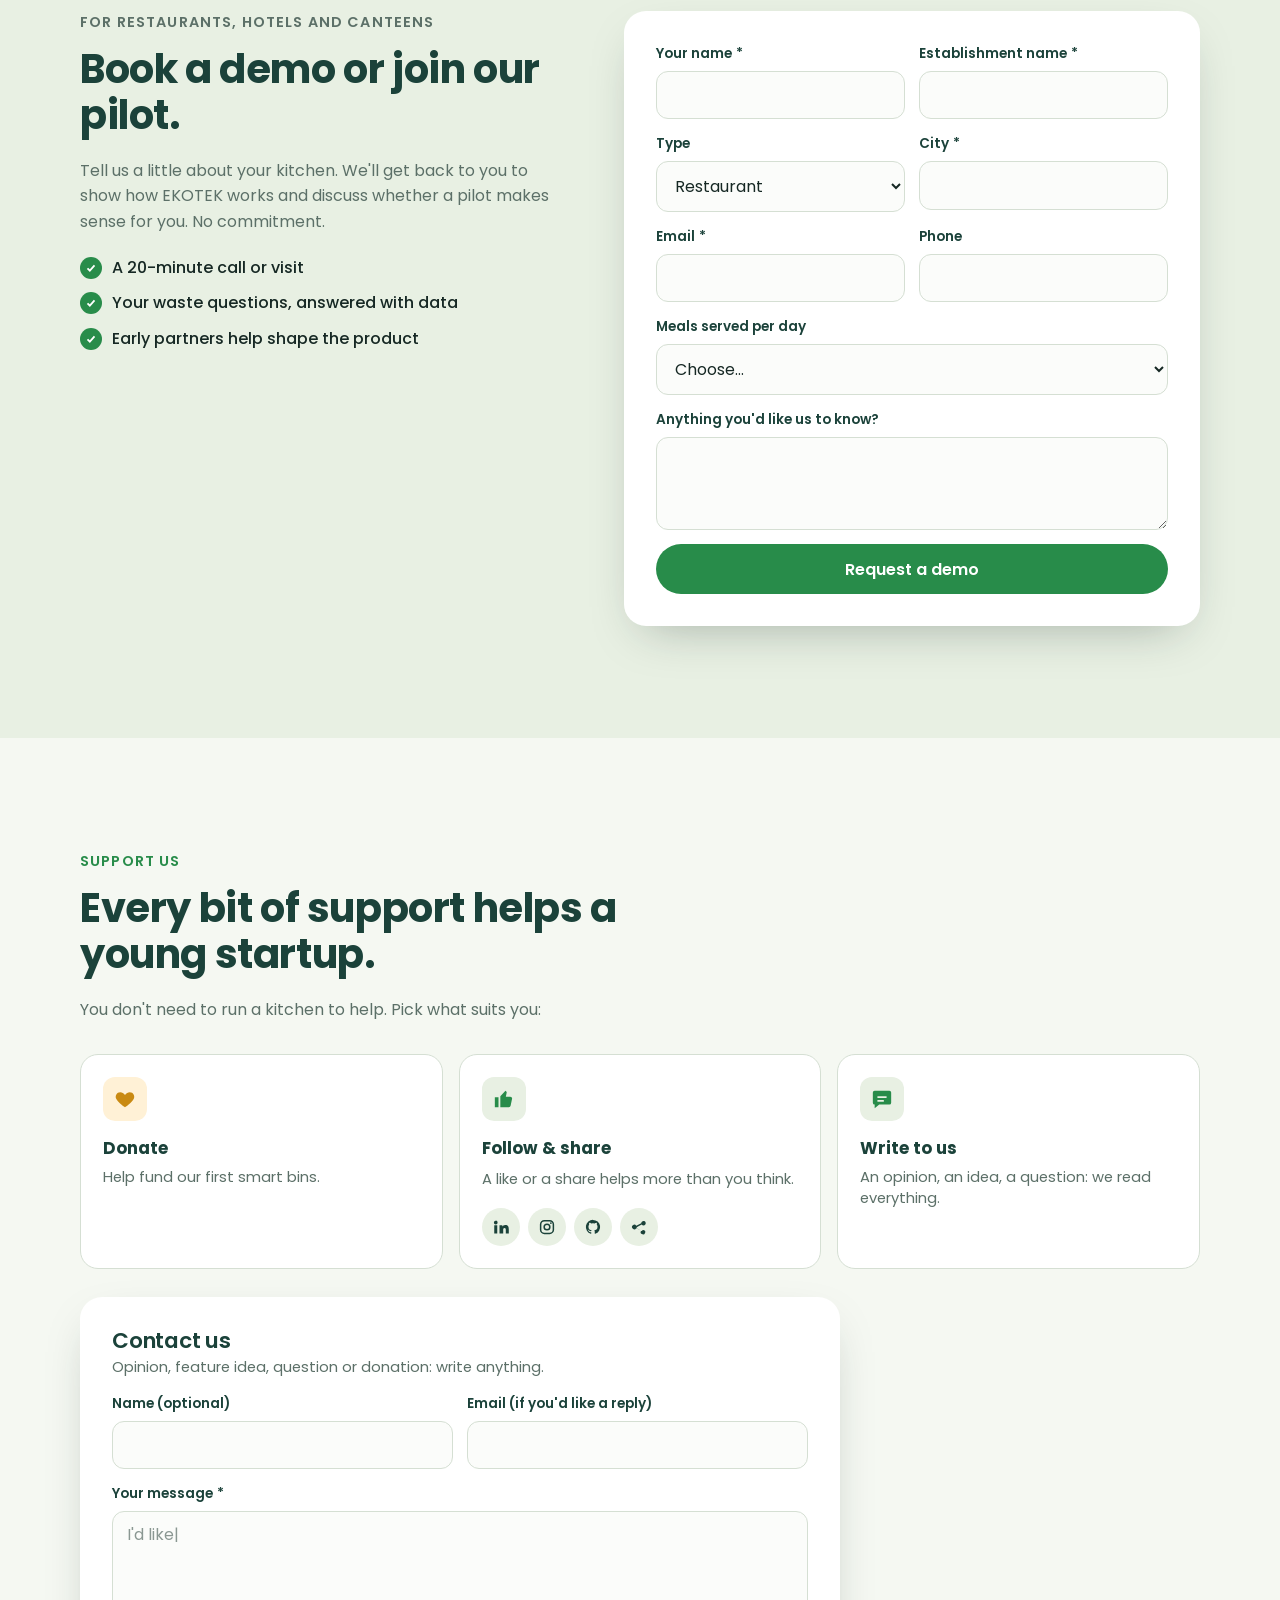
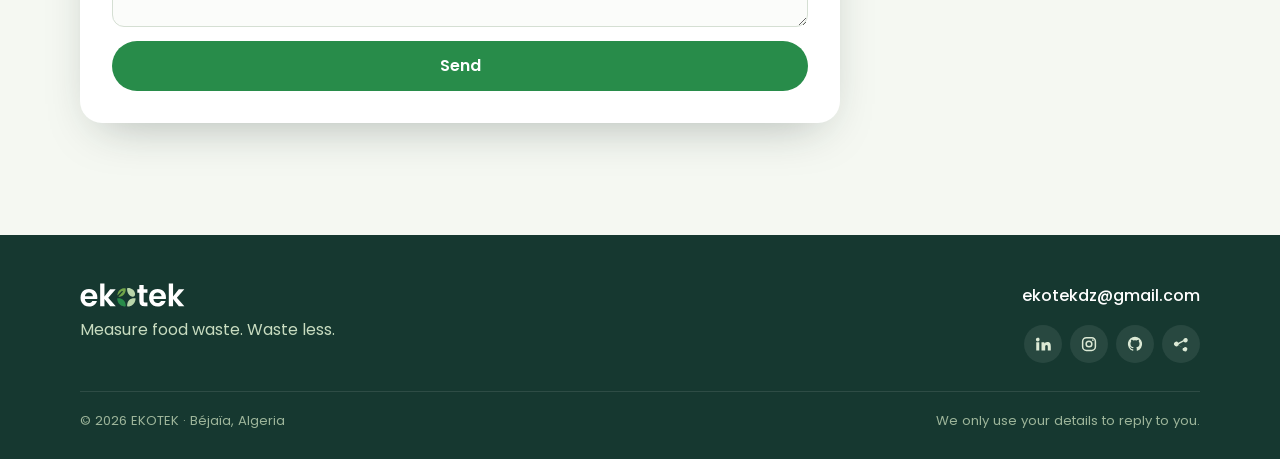
==== commit 371e173a: "Vision prototype is now private" ====
--- a/index.html
+++ b/index.html
@@ -150,17 +150,14 @@
     <div class="wrap status">
       <div>
         <p class="eyebrow" data-i18n="status.eyebrow">Where we are</p>
-        <h2 data-i18n="status.title">We're an early-stage startup, building in the open.</h2>
-        <p data-i18n="status.p1">Our AI vision prototype is public: food segmentation, contamination alerts and a camera + scale pipeline that runs on low-cost hardware. Now we're looking for the first kitchens to shape the product with us.</p>
+        <h2 data-i18n="status.title">We're an early-stage startup, building step by step.</h2>
+        <p data-i18n="status.p1">We've built a working AI vision prototype: food segmentation, contamination alerts and a camera + scale pipeline that runs on low-cost hardware. Now we're looking for the first kitchens to shape the product with us.</p>
       </div>
       <ol class="timeline">
-        <li class="done"><b data-i18n="status.t1">Vision prototype</b><span data-i18n="status.t1d">Public on GitHub</span></li>
+        <li class="done"><b data-i18n="status.t1">Vision prototype</b><span data-i18n="status.t1d">Working proof of concept</span></li>
         <li class="now"><b data-i18n="status.t2">Pilot partners</b><span data-i18n="status.t2d">Looking for restaurants, hotels and canteens</span></li>
         <li><b data-i18n="status.t3">First smart bins</b><span data-i18n="status.t3d">Built with our pilot kitchens</span></li>
       </ol>
-    </div>
-    <div class="wrap">
-      <a class="text-link js-github" href="#" target="_blank" rel="noopener" data-i18n="status.link">See the prototype on GitHub →</a>
     </div>
   </section>
 
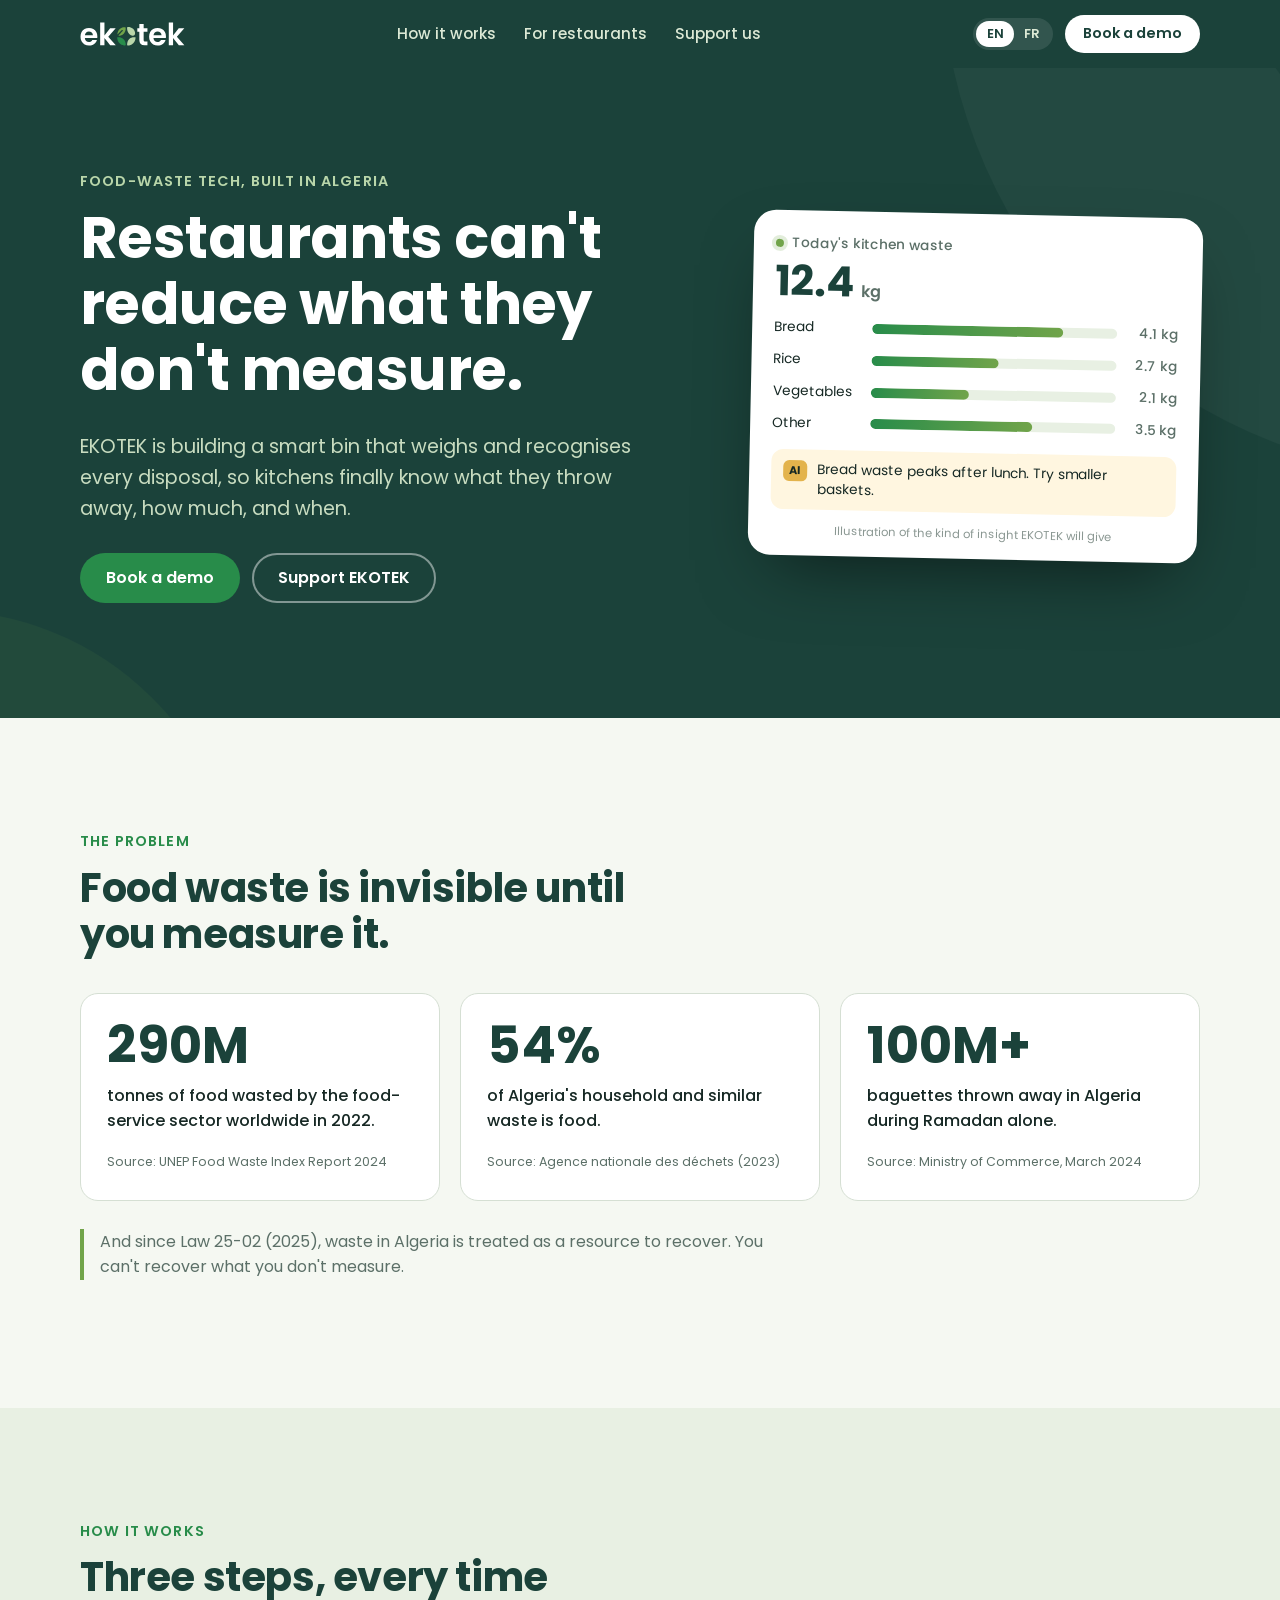
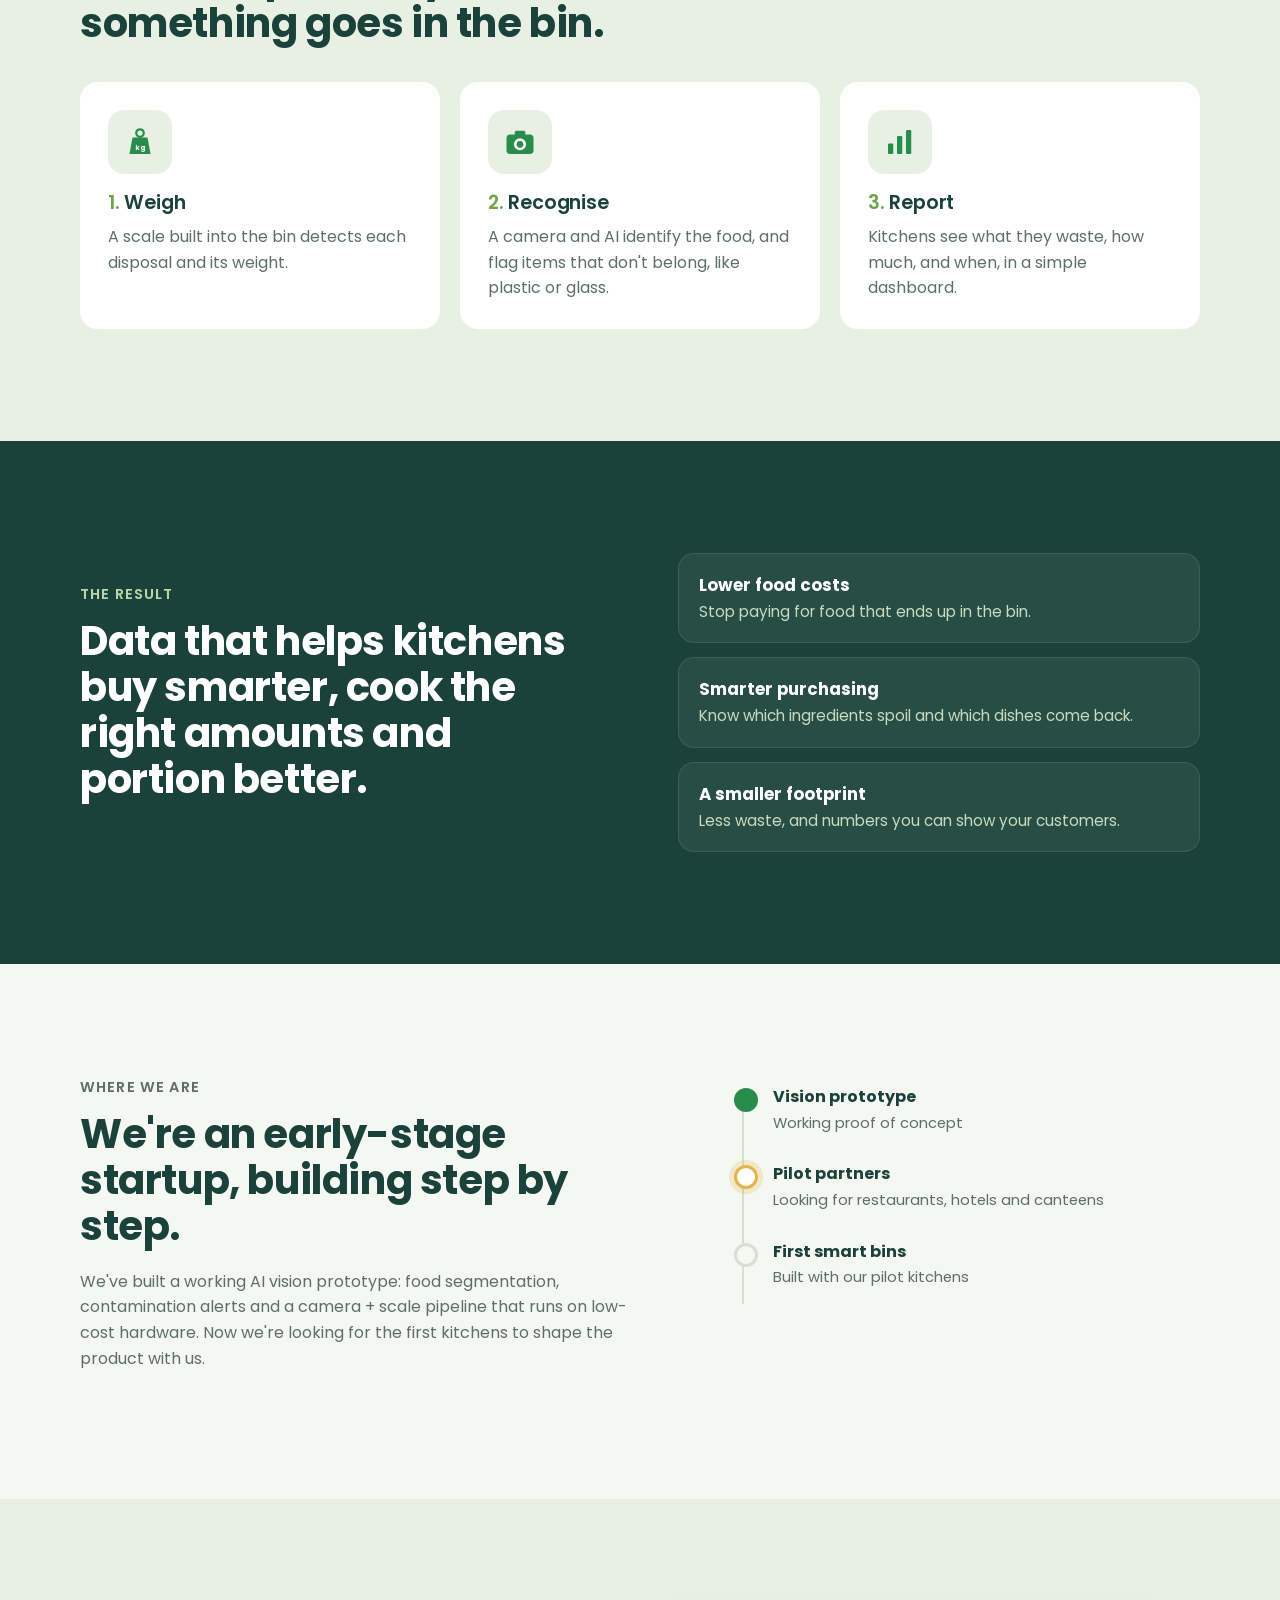
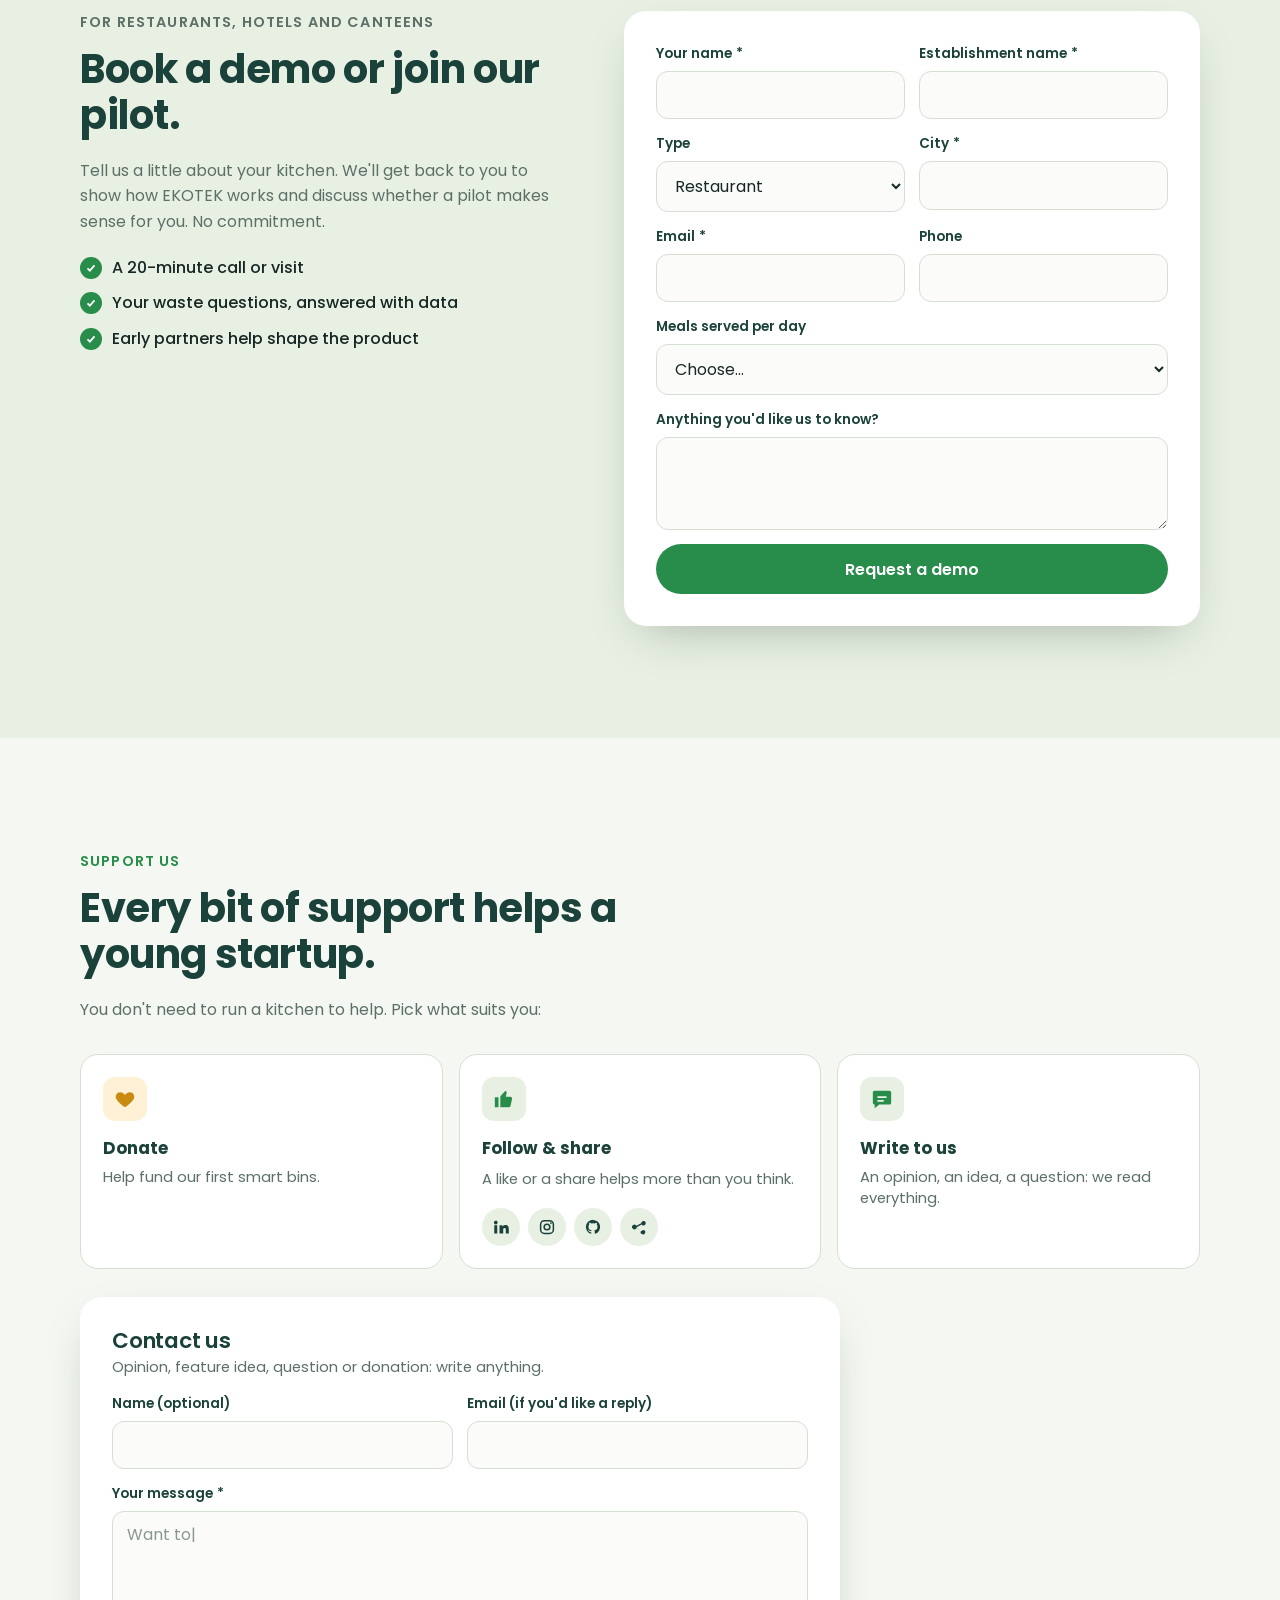
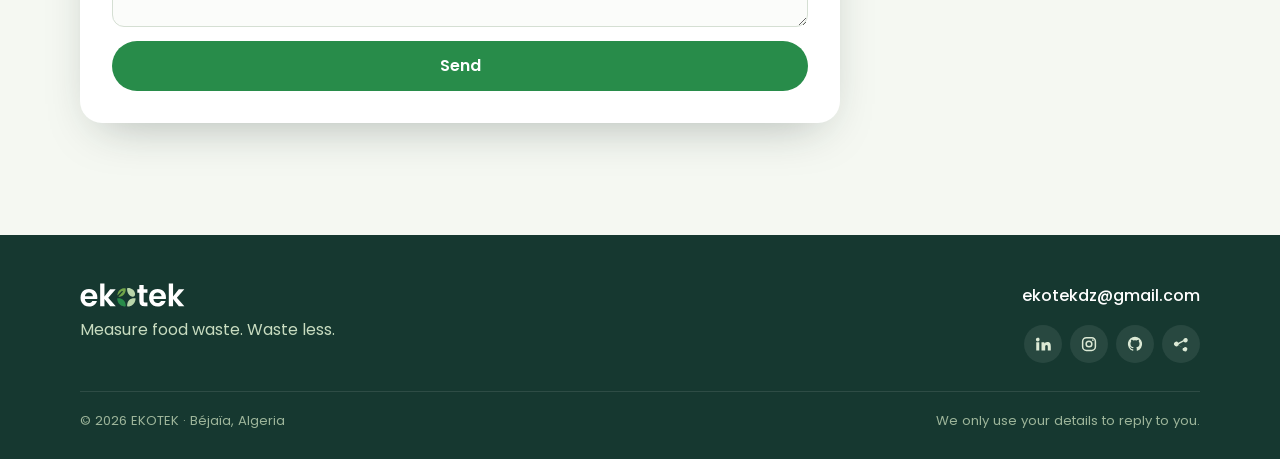
==== commit e43ca3c7: "Use ekotek-ekotek.vercel.app for social previews" ====
--- a/index.html
+++ b/index.html
@@ -7,11 +7,16 @@
   <meta name="description" content="EKOTEK is building a smart bin that weighs and recognises food waste, so restaurants, hotels and canteens finally know what they throw away.">
   <meta name="theme-color" content="#1B423A">
   <link rel="icon" href="/favicon.svg" type="image/svg+xml">
+  <link rel="canonical" href="https://ekotek-ekotek.vercel.app/">
 
   <meta property="og:type" content="website">
   <meta property="og:title" content="EKOTEK — Measure food waste. Waste less.">
   <meta property="og:description" content="A smart bin that weighs and recognises food waste. Built in Algeria. Book a demo or support us.">
-  <meta property="og:image" content="/og-image.png">
+  <meta property="og:url" content="https://ekotek-ekotek.vercel.app/">
+  <meta property="og:image" content="https://ekotek-ekotek.vercel.app/og-image.png">
+  <meta property="og:image:width" content="1200">
+  <meta property="og:image:height" content="630">
+  <meta name="twitter:image" content="https://ekotek-ekotek.vercel.app/og-image.png">
   <meta name="twitter:card" content="summary_large_image">
 
   <link rel="preconnect" href="https://fonts.googleapis.com">
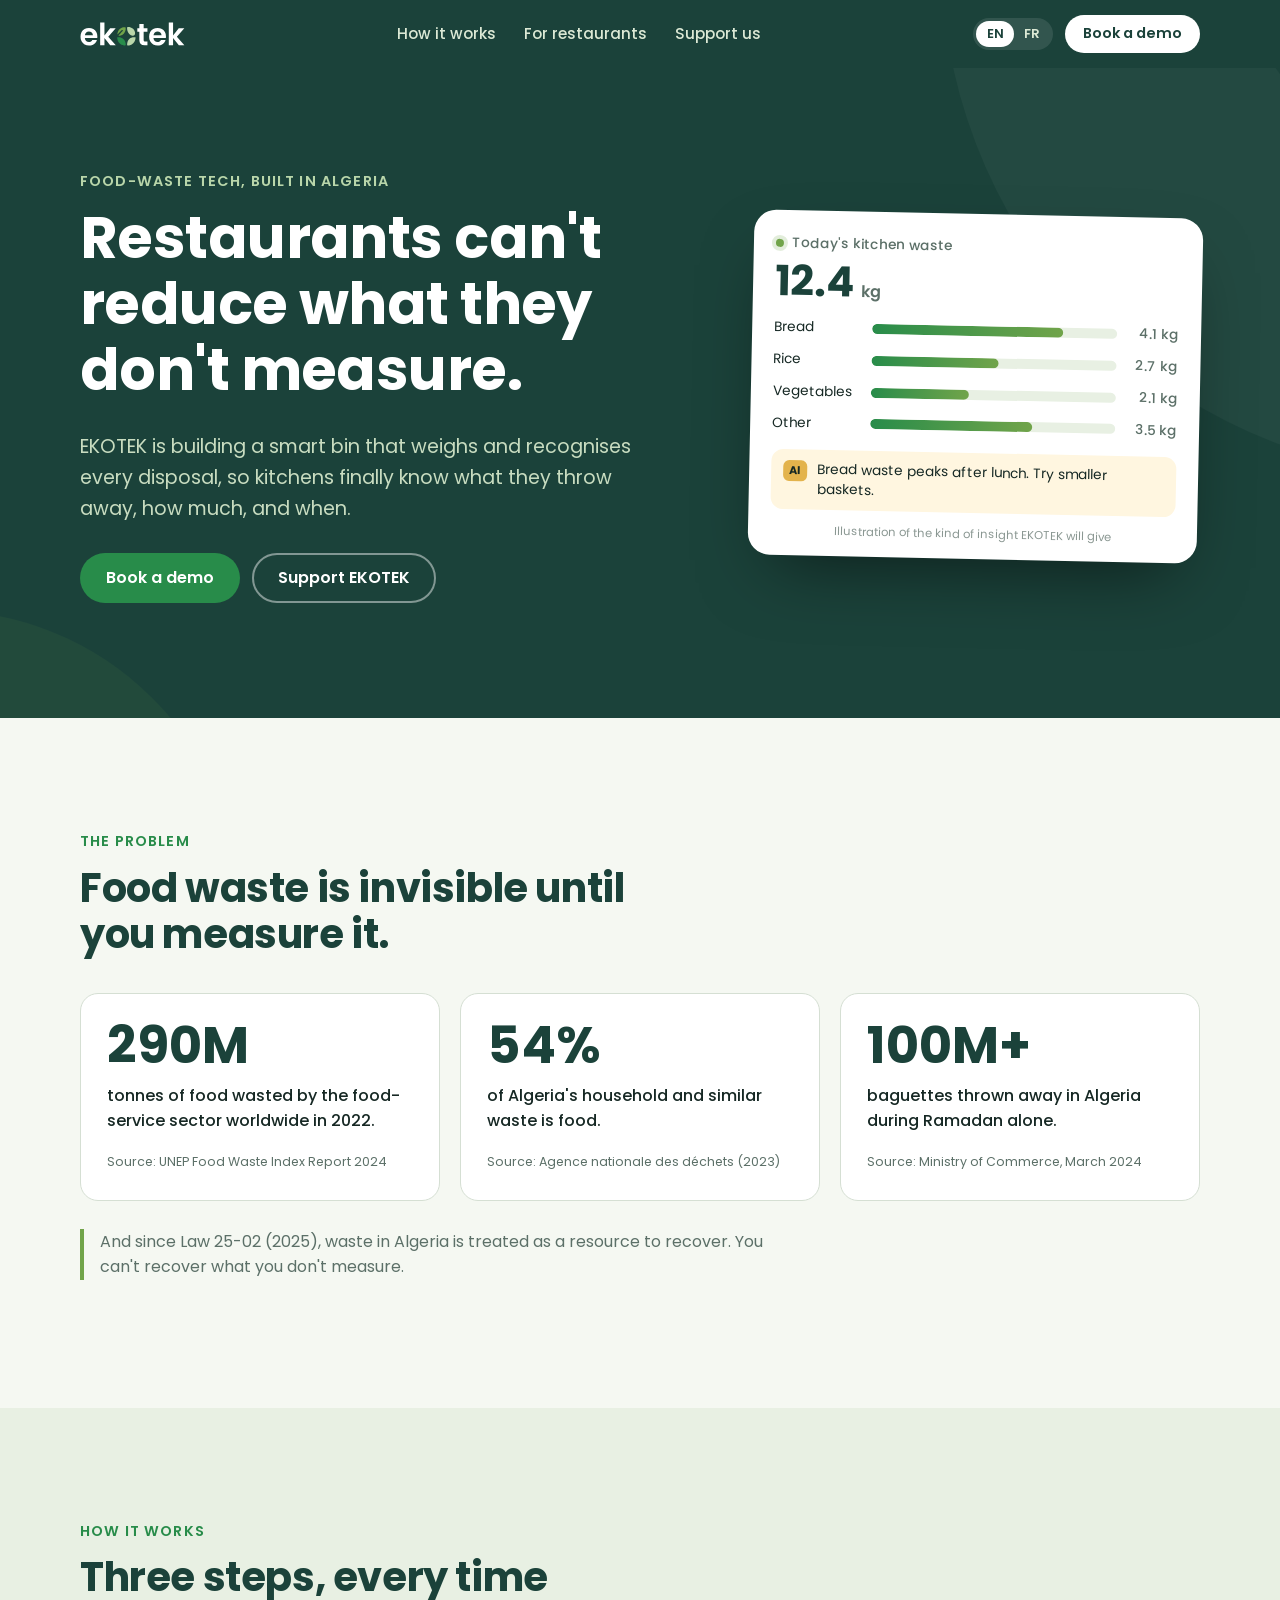
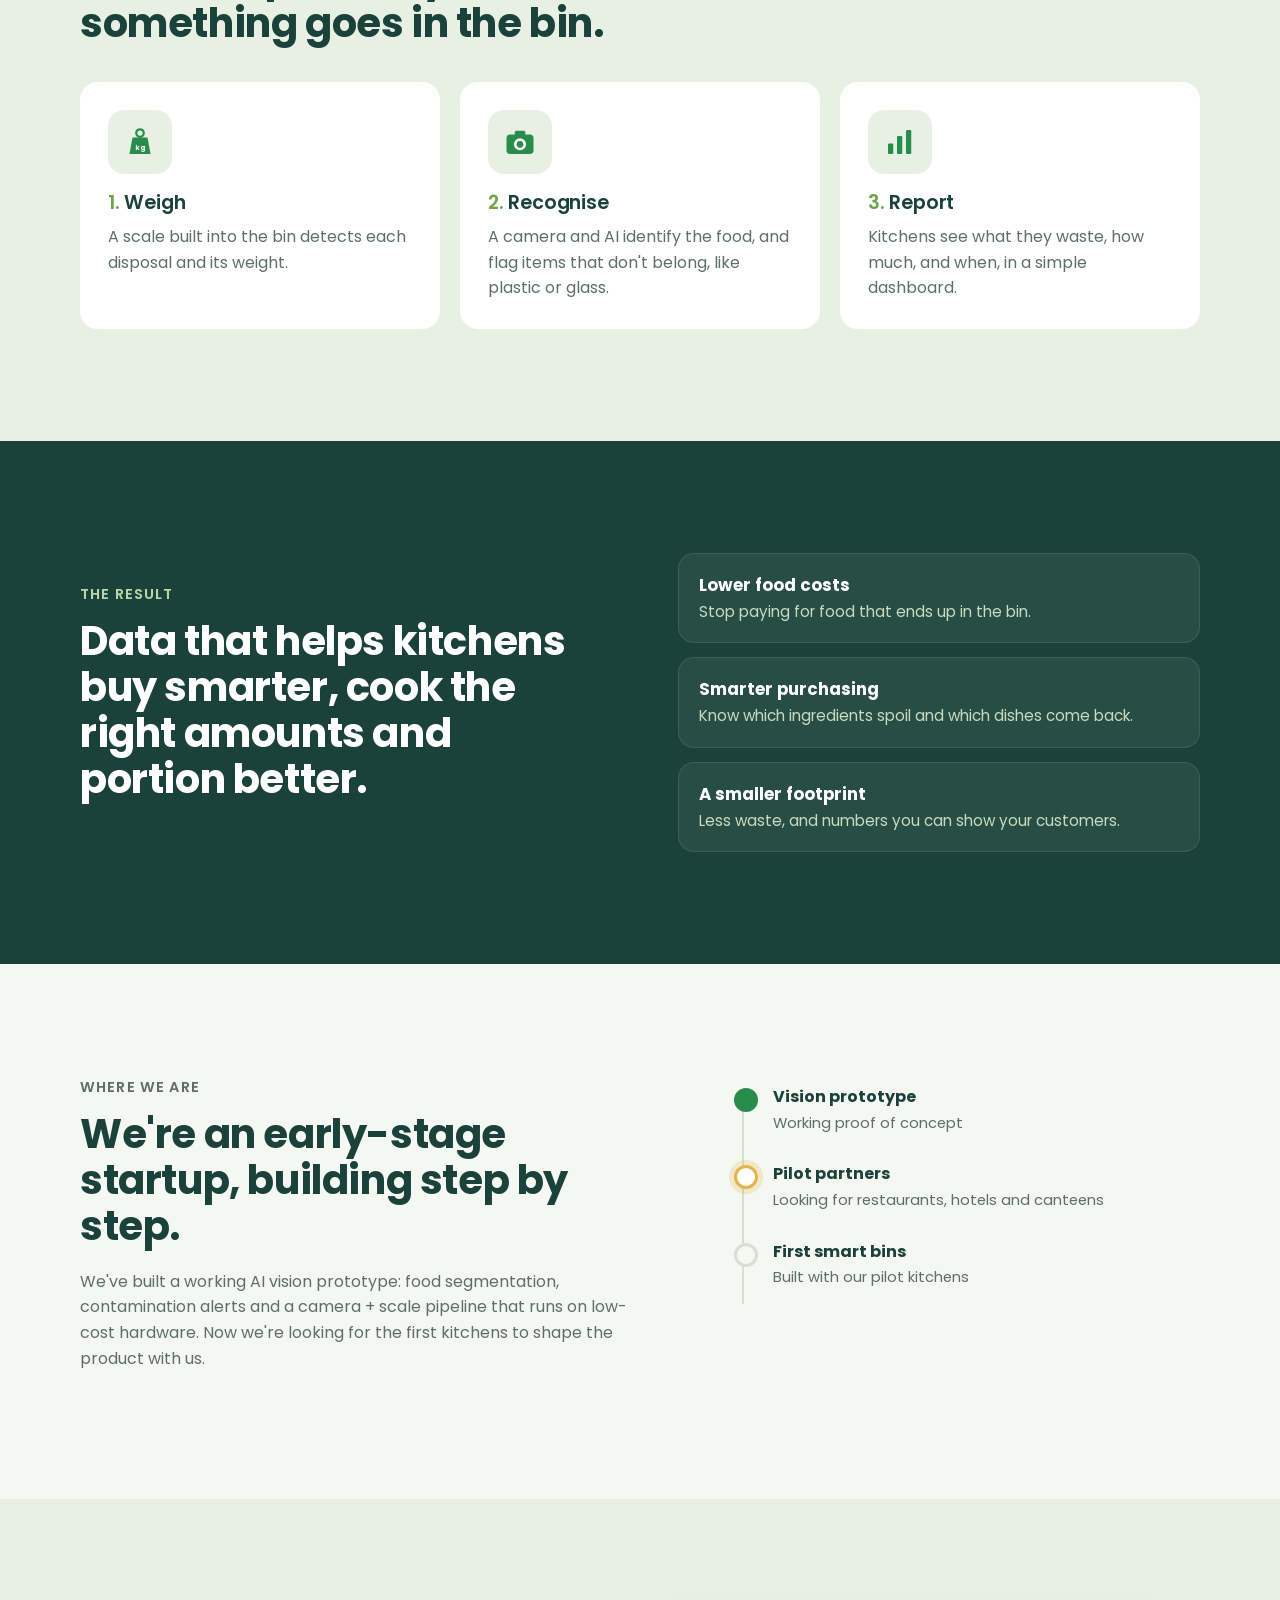
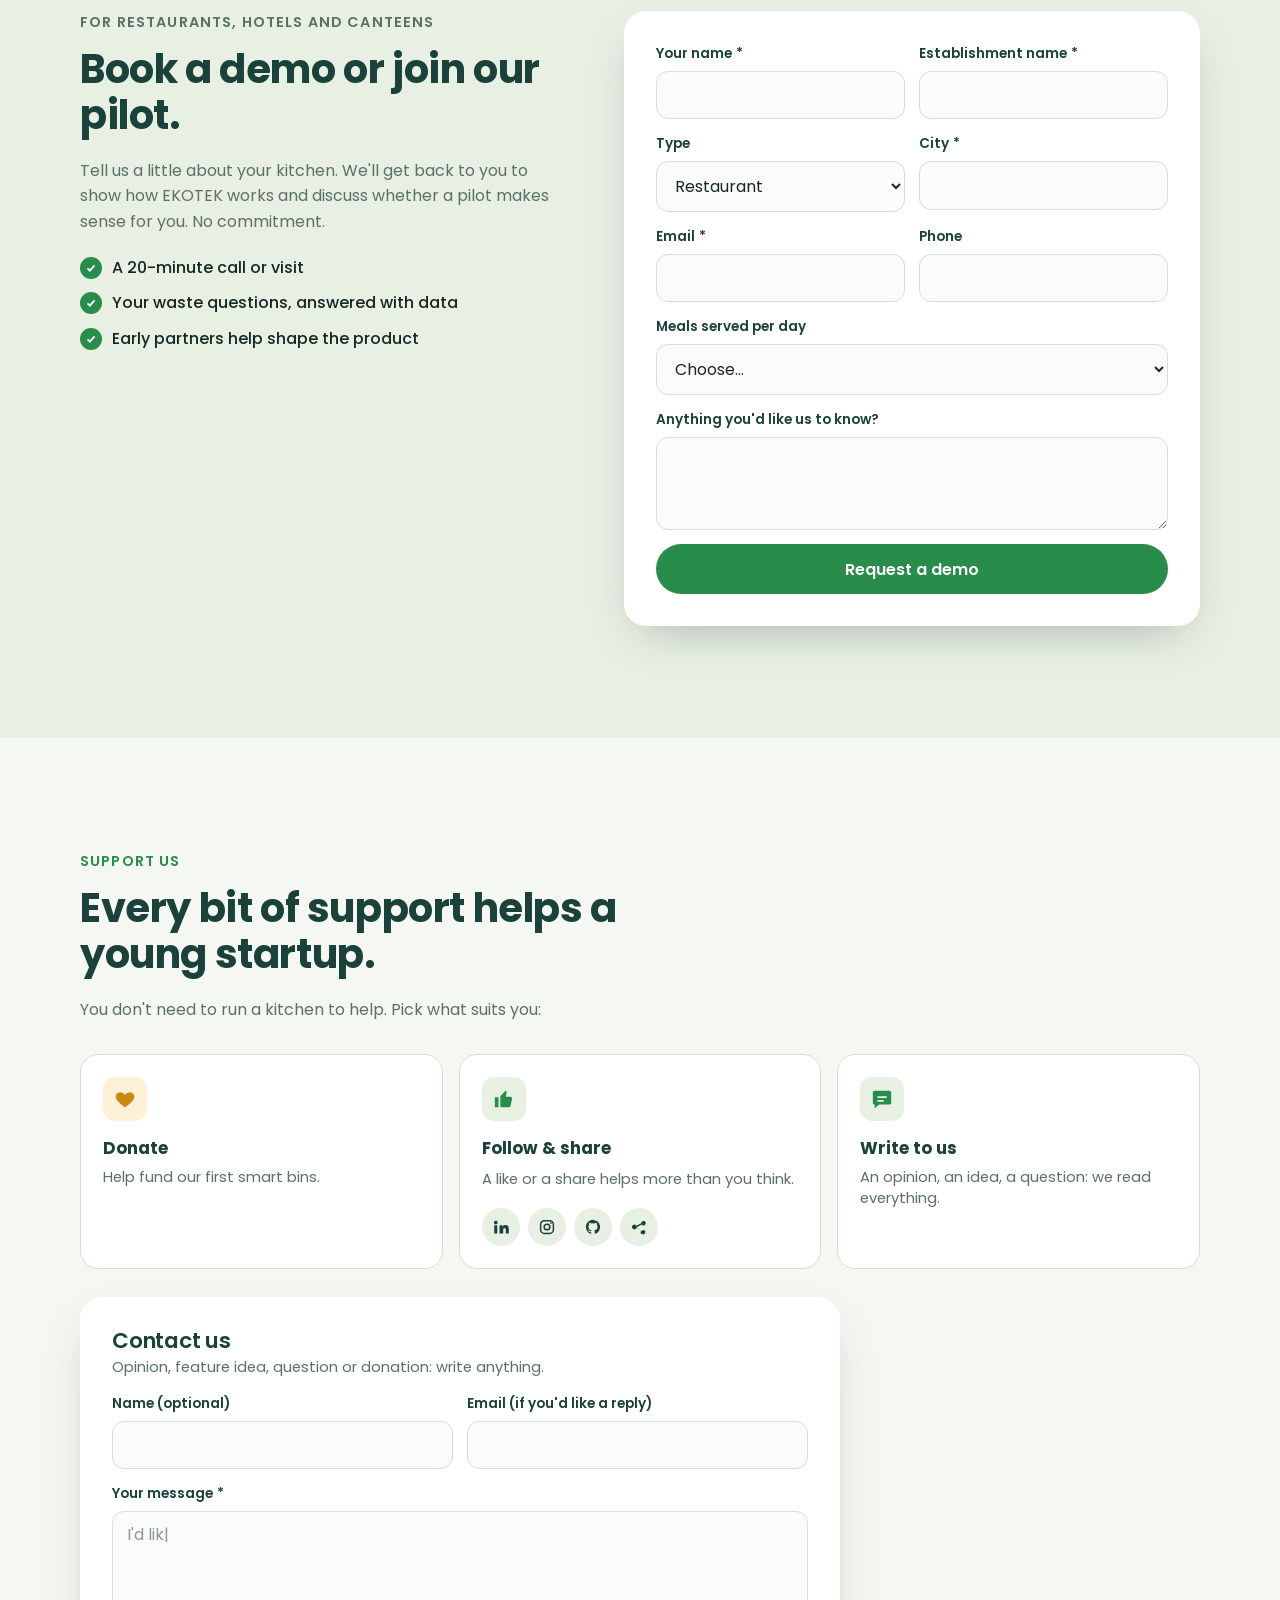
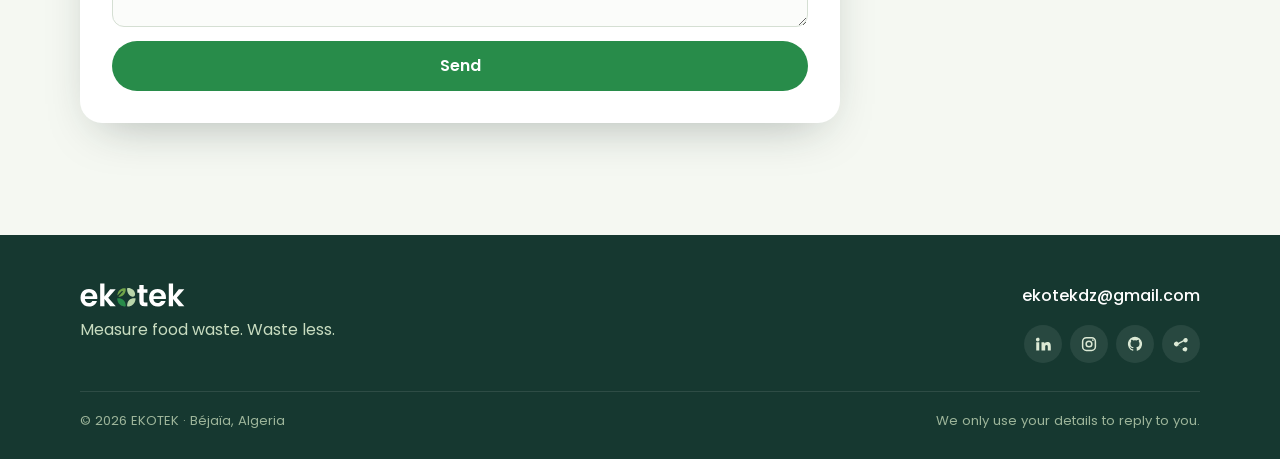
==== commit f5dd9200: "Use ekotek-sigma.vercel.app as main URL" ====
--- a/index.html
+++ b/index.html
@@ -7,16 +7,16 @@
   <meta name="description" content="EKOTEK is building a smart bin that weighs and recognises food waste, so restaurants, hotels and canteens finally know what they throw away.">
   <meta name="theme-color" content="#1B423A">
   <link rel="icon" href="/favicon.svg" type="image/svg+xml">
-  <link rel="canonical" href="https://ekotek-ekotek.vercel.app/">
+  <link rel="canonical" href="https://ekotek-sigma.vercel.app/">
 
   <meta property="og:type" content="website">
   <meta property="og:title" content="EKOTEK — Measure food waste. Waste less.">
   <meta property="og:description" content="A smart bin that weighs and recognises food waste. Built in Algeria. Book a demo or support us.">
-  <meta property="og:url" content="https://ekotek-ekotek.vercel.app/">
-  <meta property="og:image" content="https://ekotek-ekotek.vercel.app/og-image.png">
+  <meta property="og:url" content="https://ekotek-sigma.vercel.app/">
+  <meta property="og:image" content="https://ekotek-sigma.vercel.app/og-image.png">
   <meta property="og:image:width" content="1200">
   <meta property="og:image:height" content="630">
-  <meta name="twitter:image" content="https://ekotek-ekotek.vercel.app/og-image.png">
+  <meta name="twitter:image" content="https://ekotek-sigma.vercel.app/og-image.png">
   <meta name="twitter:card" content="summary_large_image">
 
   <link rel="preconnect" href="https://fonts.googleapis.com">
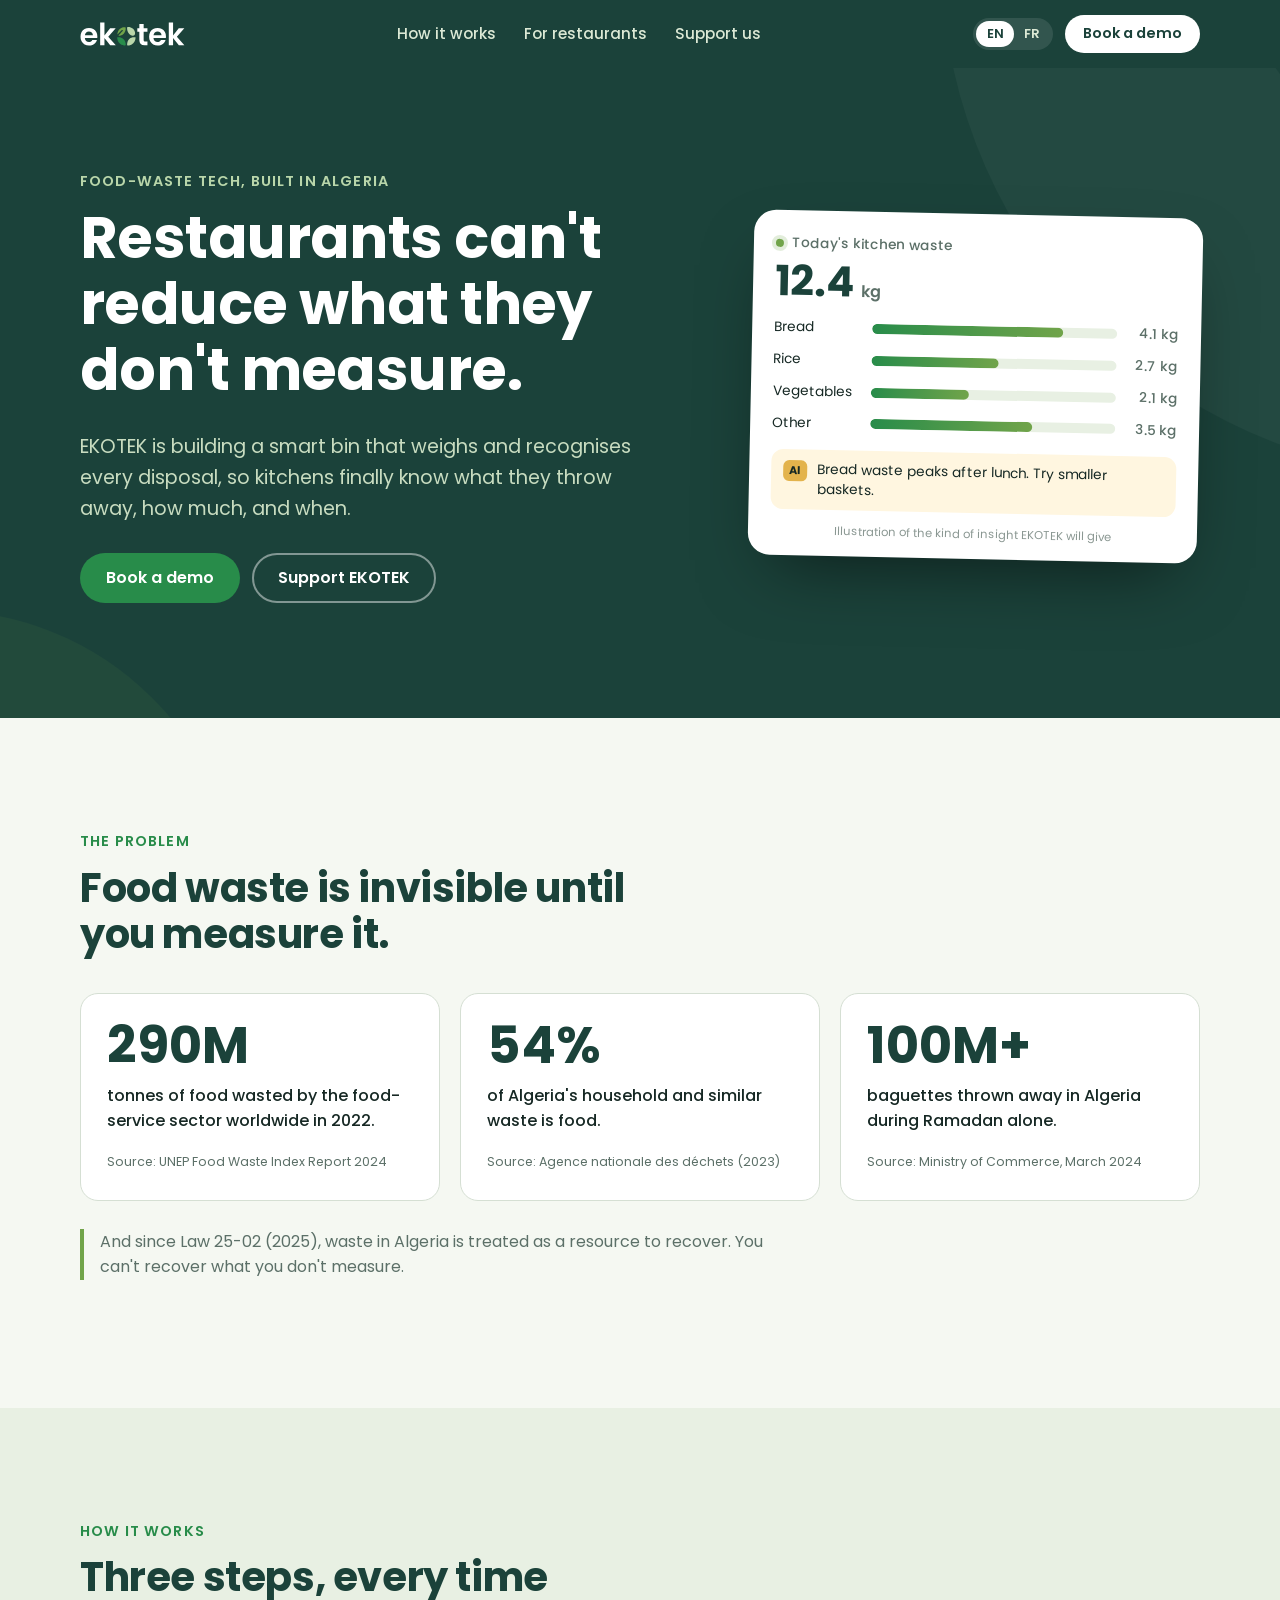
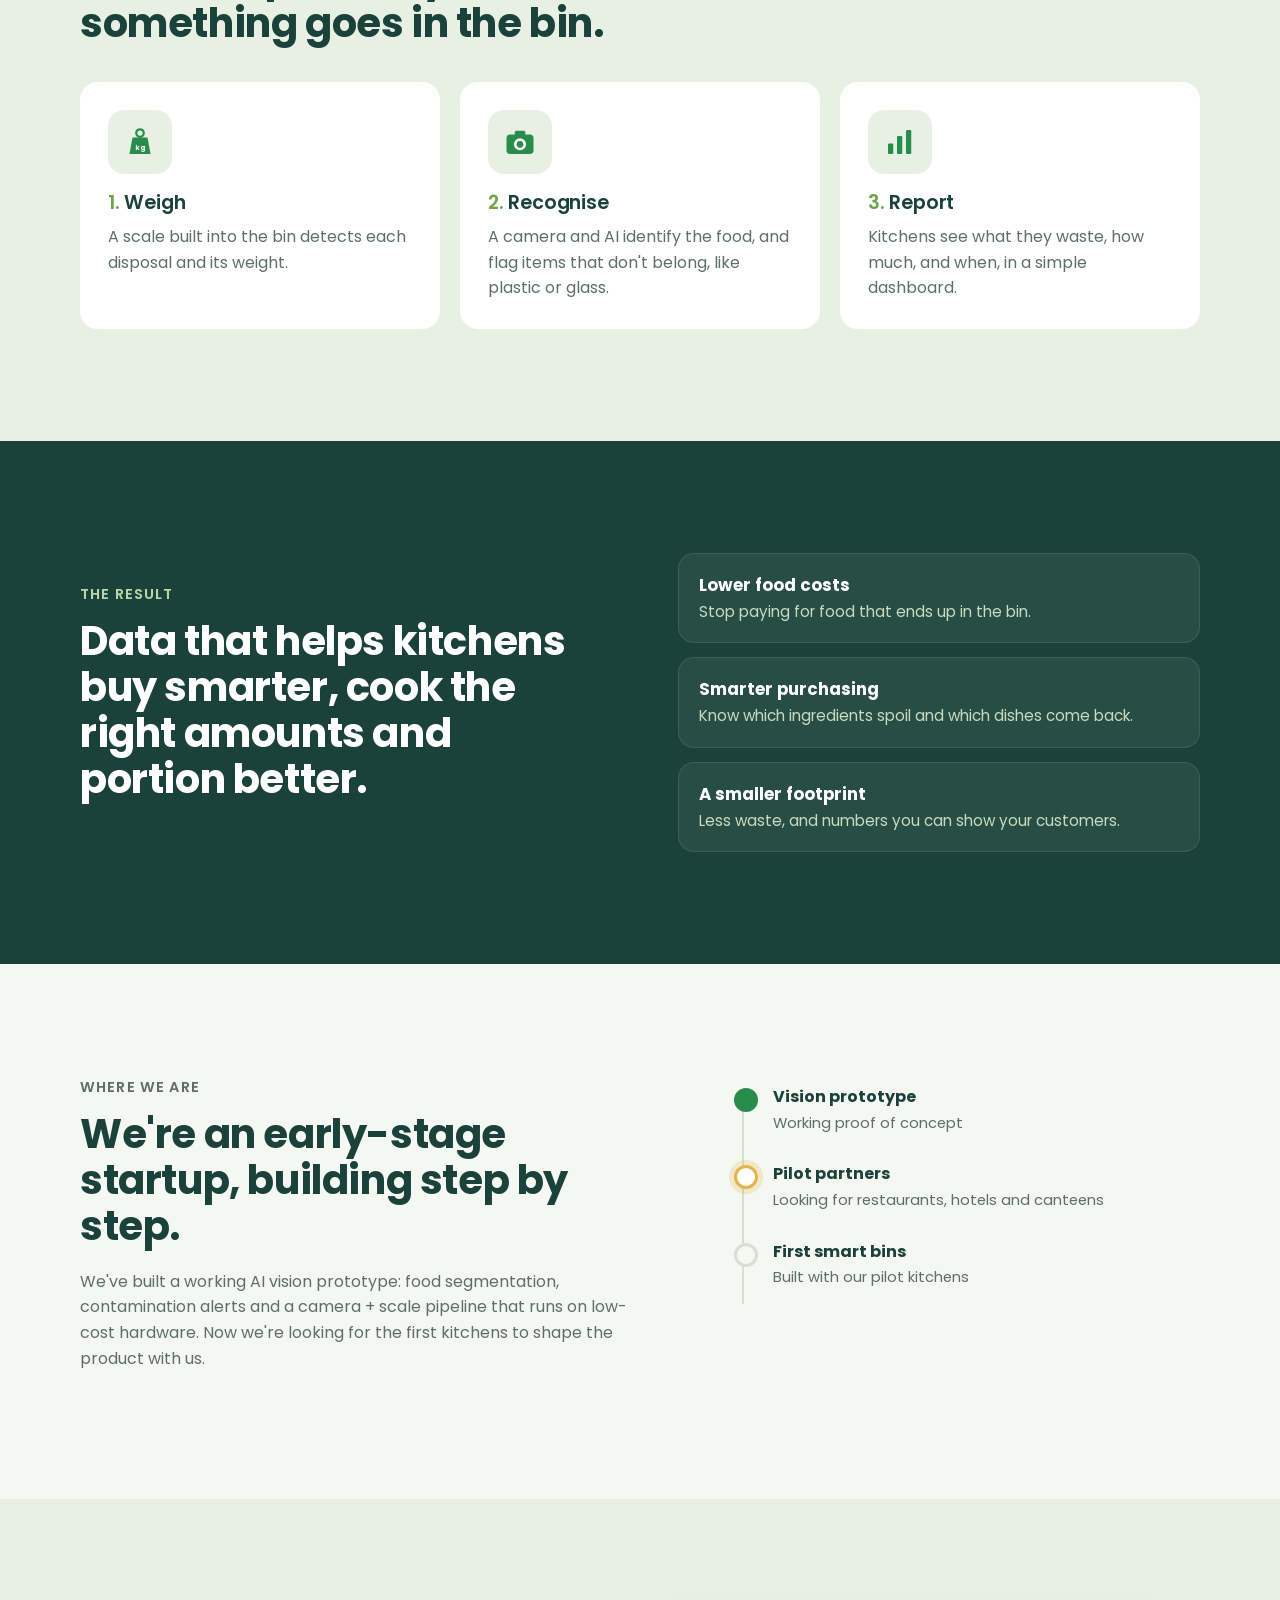
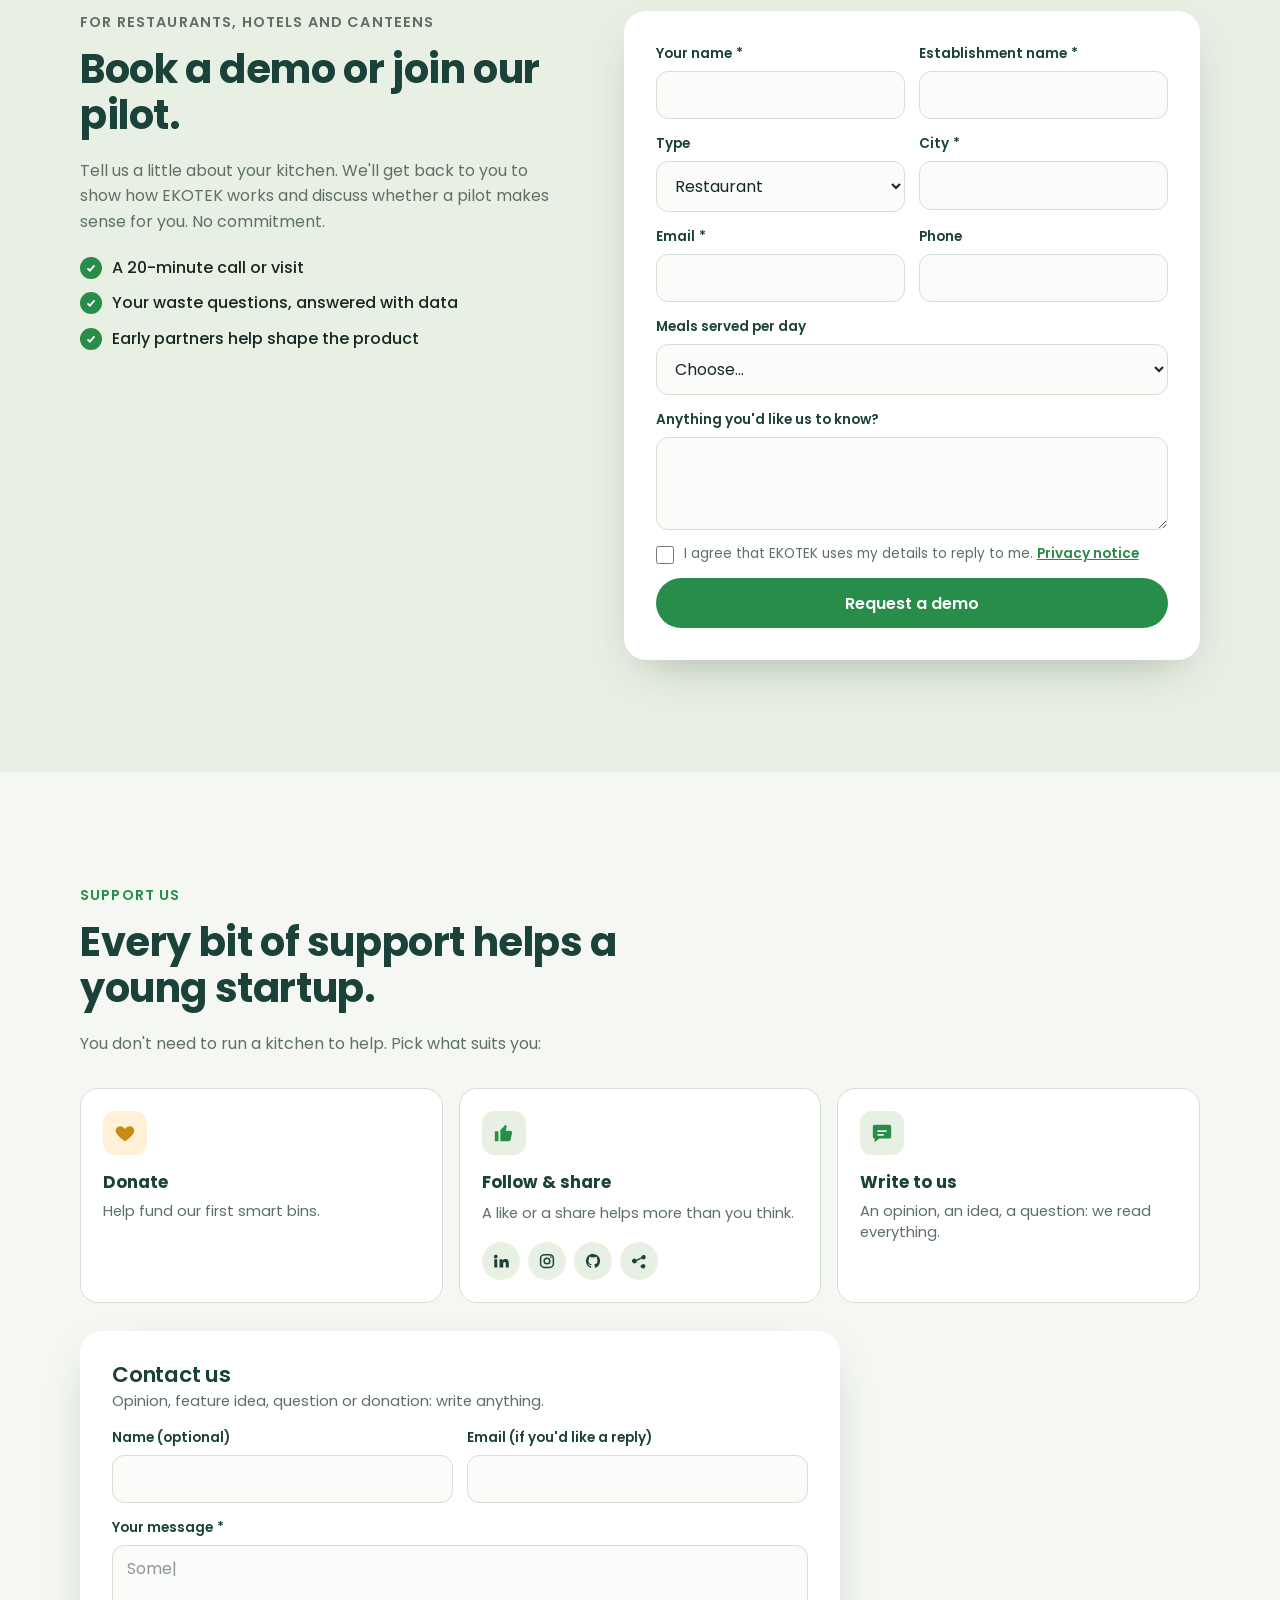
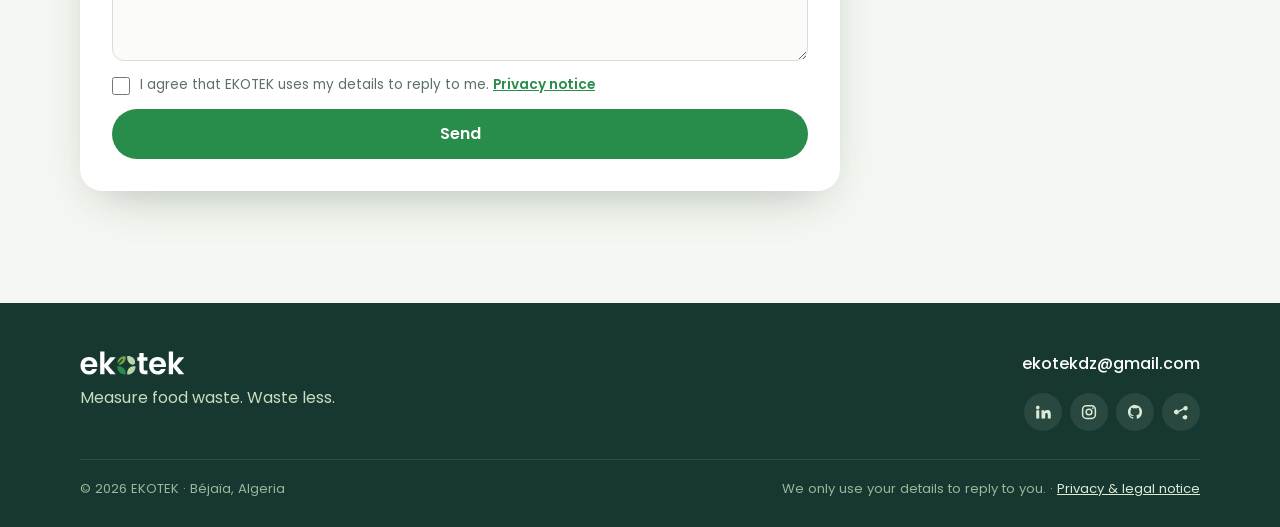
==== commit 079d0af5: "Add privacy & legal notice page and consent checkbox" ====
--- a/index.html
+++ b/index.html
@@ -212,6 +212,7 @@
         </label>
         <label><span data-i18n="f.message">Anything you'd like us to know?</span><textarea name="message" rows="3"></textarea></label>
         <input class="hp" name="website" tabindex="-1" autocomplete="off" aria-hidden="true">
+        <label class="consent"><input type="checkbox" name="consent" value="yes" required><span><span data-i18n="f.consent">I agree that EKOTEK uses my details to reply to me.</span> <a href="/legal.html" target="_blank" data-i18n="f.consentlink">Privacy notice</a></span></label>
         <button class="btn btn-primary btn-block" type="submit" data-i18n="demo.submit">Request a demo</button>
         <p class="form-msg" role="status" aria-live="polite"></p>
       </form>
@@ -257,6 +258,7 @@
         </div>
         <label><span data-i18n="f.msg2">Your message</span> *<textarea name="message" rows="4" required class="js-rotate"></textarea></label>
         <input class="hp" name="website" tabindex="-1" autocomplete="off" aria-hidden="true">
+        <label class="consent"><input type="checkbox" name="consent" value="yes" required><span><span data-i18n="f.consent">I agree that EKOTEK uses my details to reply to me.</span> <a href="/legal.html" target="_blank" data-i18n="f.consentlink">Privacy notice</a></span></label>
         <button class="btn btn-primary" type="submit" data-i18n="sup.submit">Send</button>
         <p class="form-msg" role="status" aria-live="polite"></p>
       </form>
@@ -278,7 +280,7 @@
   </div>
   <div class="wrap foot-bottom">
     <span>© <span class="js-year">2026</span> EKOTEK · Béjaïa, Algeria</span>
-    <span data-i18n="foot.privacy">We only use your details to reply to you.</span>
+    <span><span data-i18n="foot.privacy">We only use your details to reply to you.</span> · <a class="foot-legal" href="/legal.html" data-i18n="foot.legal">Privacy & legal notice</a></span>
   </div>
 </footer>
 
--- a/assets/style.css
+++ b/assets/style.css
@@ -233,3 +233,22 @@
   html { scroll-behavior: auto; }
   * { transition: none !important; }
 }
+
+/* ---------- consent + legal page ---------- */
+.form label.consent { display: flex; flex-wrap: nowrap; align-items: flex-start; gap: 10px; font-weight: 400; color: var(--muted); font-size: .85rem; line-height: 1.45; }
+.form label.consent input { flex: 0 0 auto; width: 18px; height: 18px; margin: 2px 0 0; accent-color: var(--mid); }
+.form label.consent a { color: var(--mid); font-weight: 600; }
+.foot-legal { color: #DCE9D5; }
+.legal { background: var(--bg); }
+.legal-in { max-width: 760px; }
+.legal h1 { font-size: clamp(2rem, 4vw, 2.6rem); margin-top: .2em; }
+.legal h2 { font-size: 1.25rem; margin: 1.8em 0 .5em; max-width: none; }
+.legal p, .legal li, .legal dd { color: var(--ink); }
+.legal ul { padding-left: 1.2em; } .legal li { margin-bottom: .4em; }
+.legal a { color: var(--mid); font-weight: 600; }
+.legal hr { border: 0; border-top: 1px solid var(--line); margin: 56px 0 40px; }
+.lead-dark { font-size: 1.1rem; color: var(--muted) !important; }
+.facts { display: grid; grid-template-columns: 140px 1fr; gap: 10px 20px; margin: 20px 0 24px; }
+.facts dt { font-weight: 600; color: var(--dark); } .facts dd { margin: 0; }
+html[lang="fr"] .l-en, html:not([lang="fr"]) .l-fr { display: none; }
+@media (max-width: 640px) { .facts { grid-template-columns: 1fr; gap: 2px; } .facts dd { margin-bottom: 10px; } }
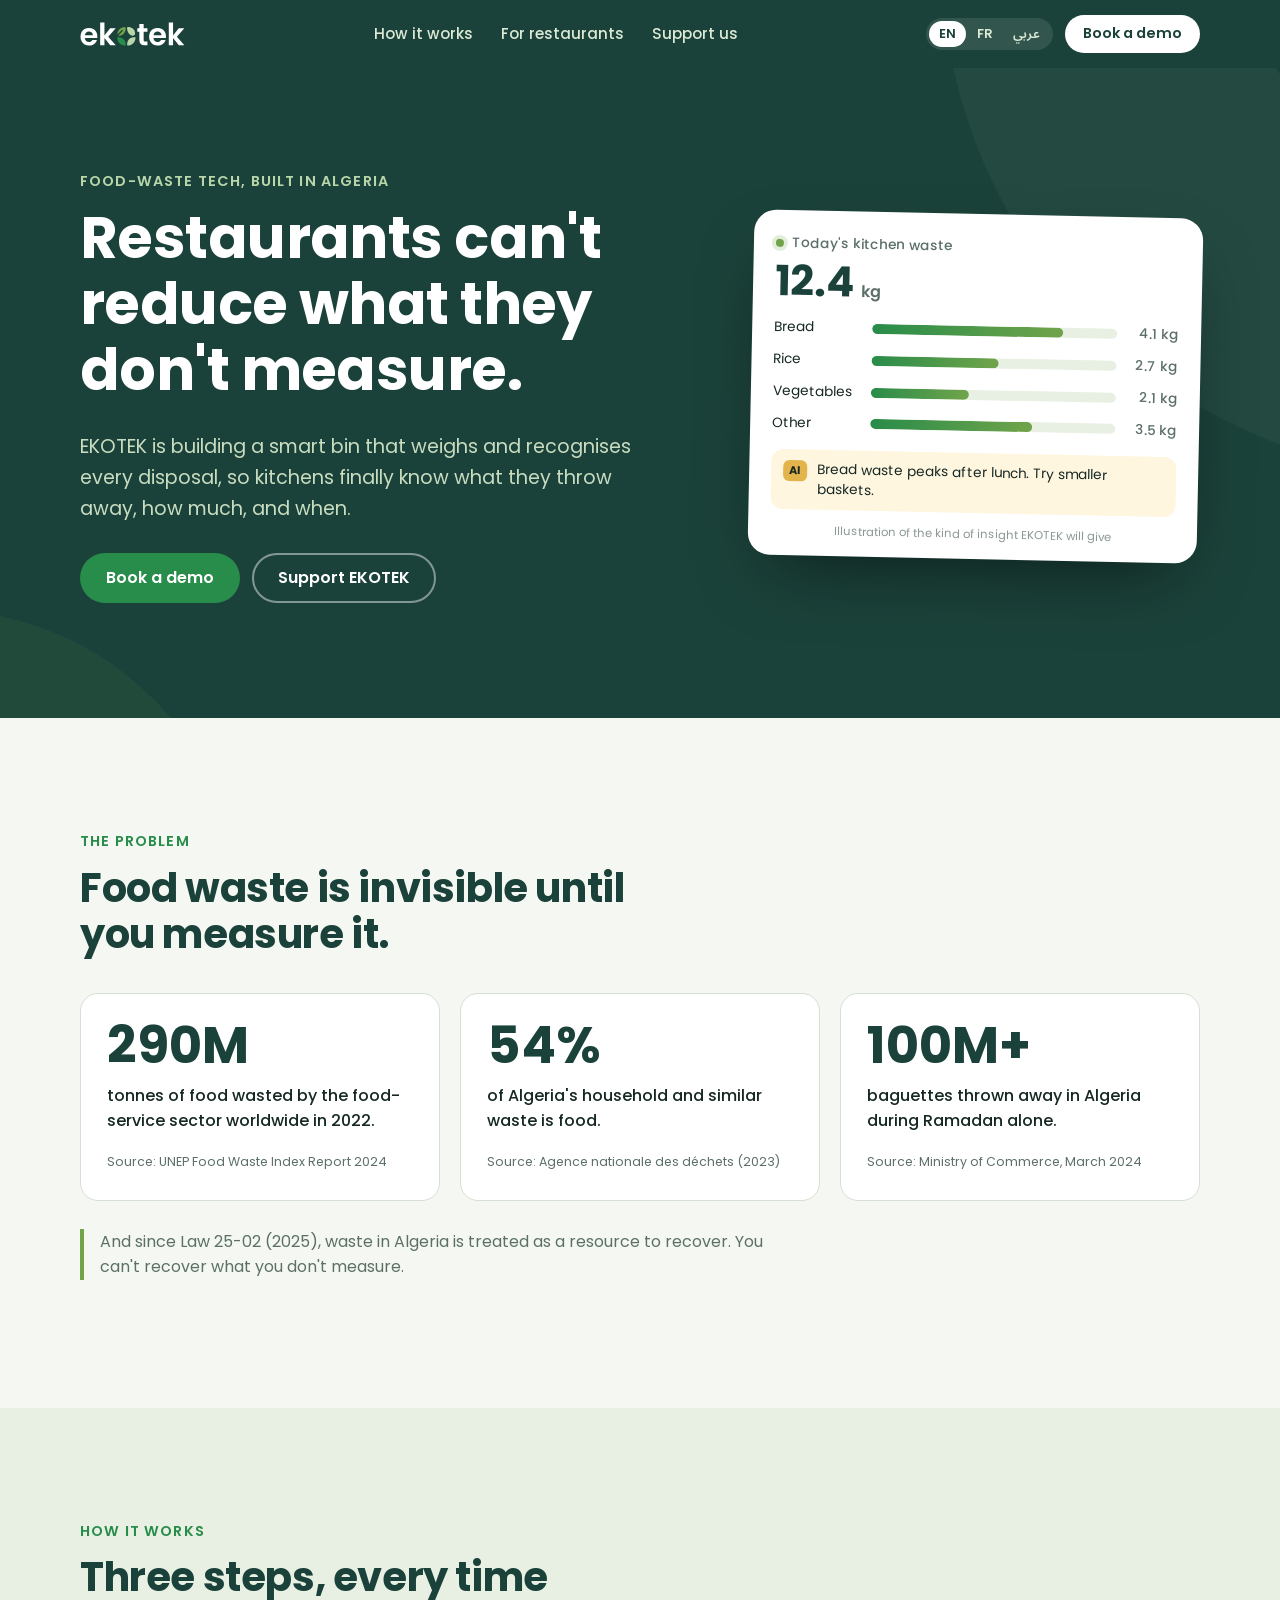
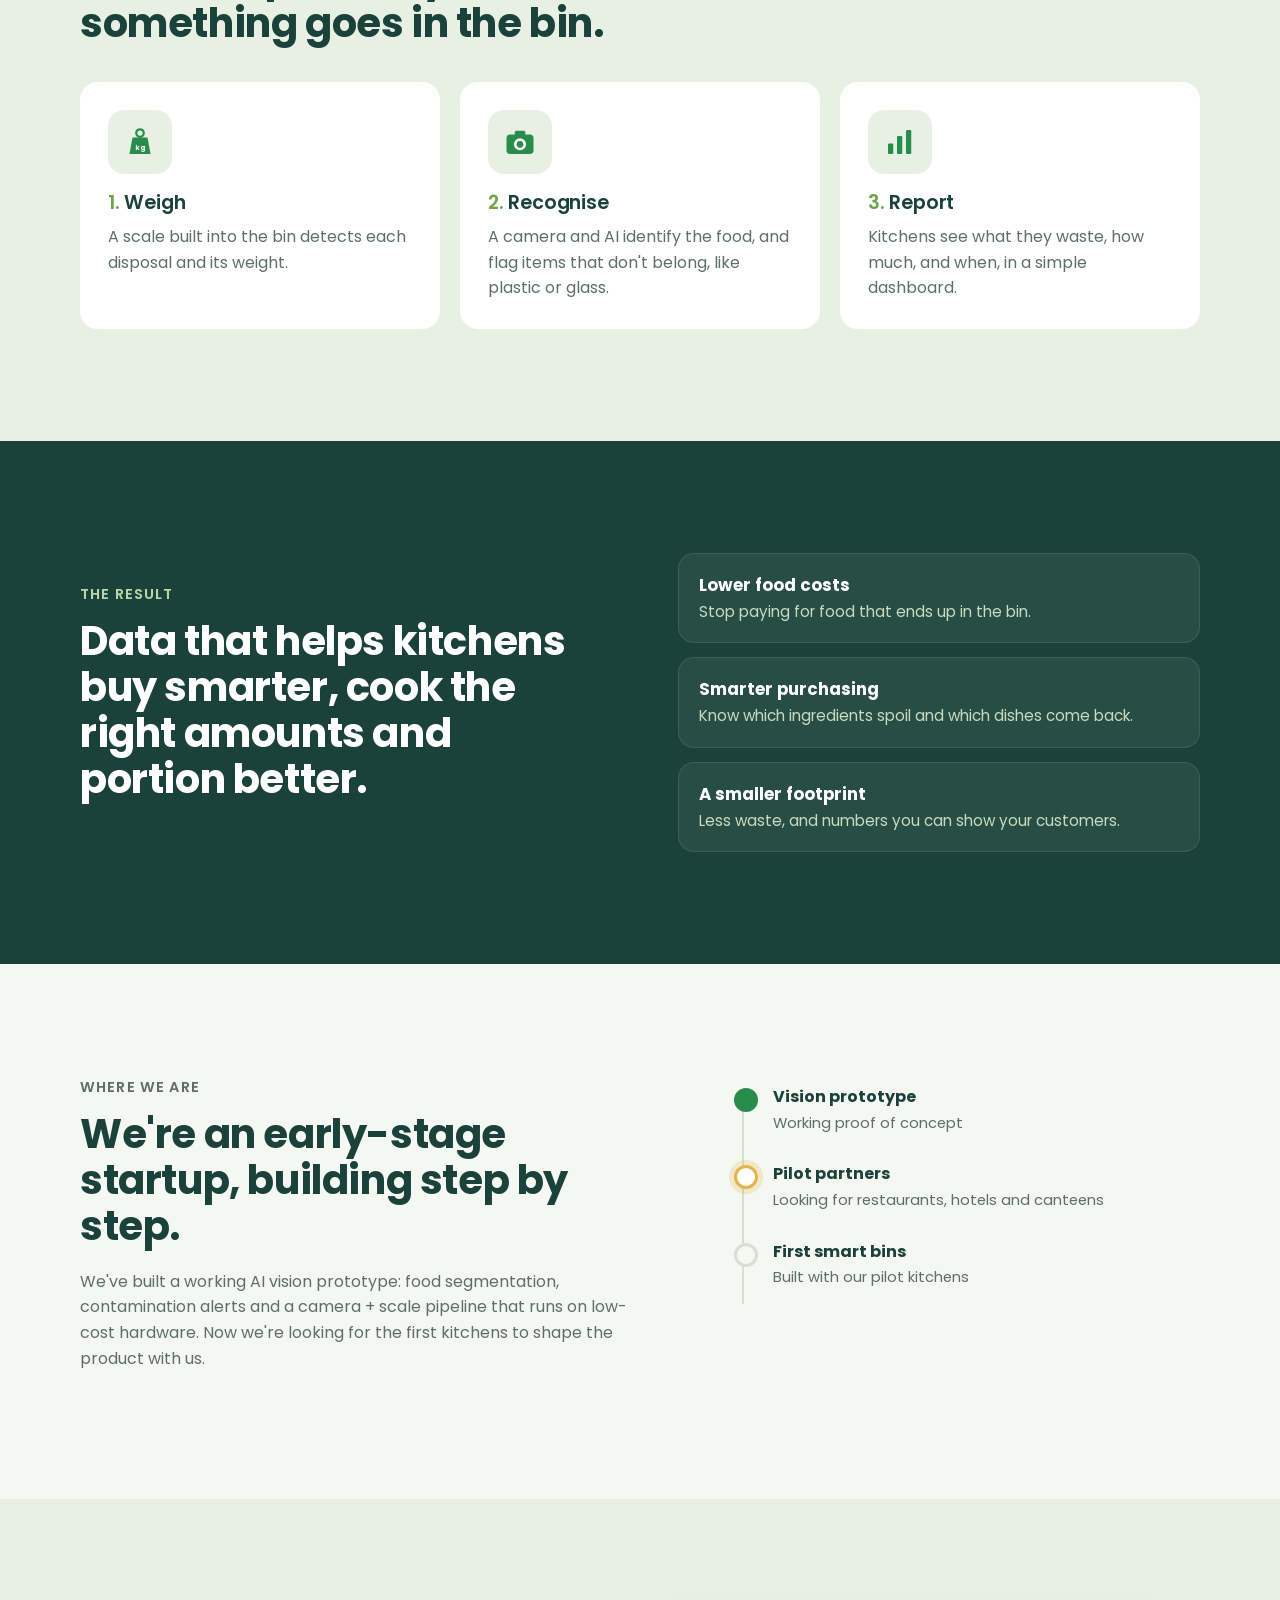
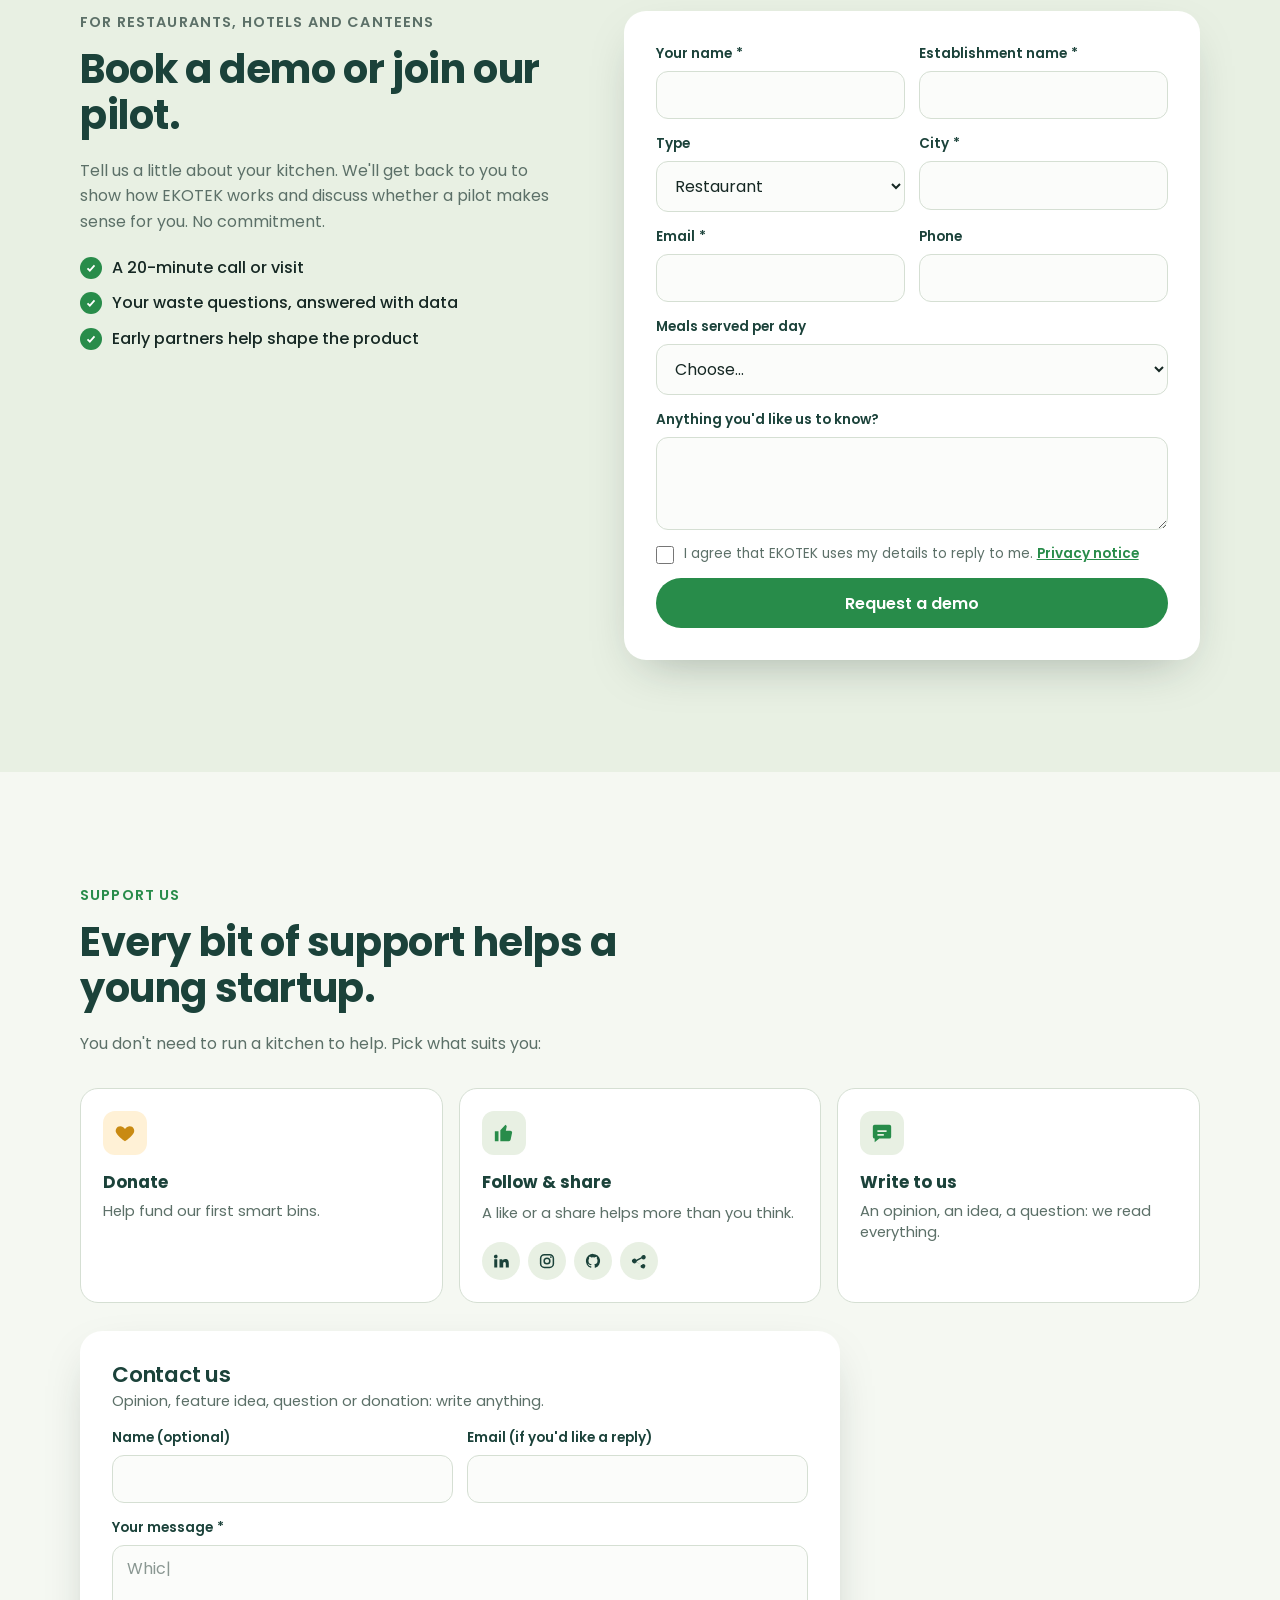
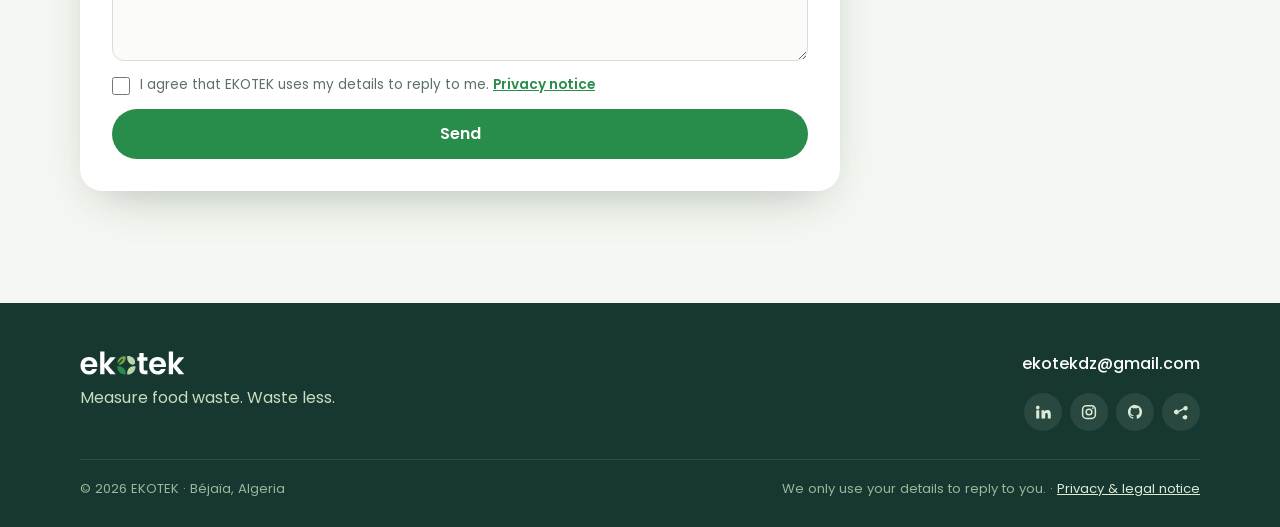
==== commit aa41b9ff: "Add Algerian Arabic (Darija), right-to-left" ====
--- a/index.html
+++ b/index.html
@@ -21,7 +21,7 @@
 
   <link rel="preconnect" href="https://fonts.googleapis.com">
   <link rel="preconnect" href="https://fonts.gstatic.com" crossorigin>
-  <link href="https://fonts.googleapis.com/css2?family=Poppins:wght@400;500;600;700&display=swap" rel="stylesheet">
+  <link href="https://fonts.googleapis.com/css2?family=Noto+Sans+Arabic:wght@400;500;600;700&family=Poppins:wght@400;500;600;700&display=swap" rel="stylesheet">
   <link rel="stylesheet" href="/assets/style.css">
 </head>
 <body>
@@ -38,6 +38,7 @@
       <div class="lang" role="group" aria-label="Language">
         <button type="button" data-lang="en" aria-pressed="true">EN</button>
         <button type="button" data-lang="fr" aria-pressed="false">FR</button>
+        <button type="button" data-lang="ar" aria-pressed="false" lang="ar-DZ" title="الدارجة">عربي</button>
       </div>
       <a href="#restaurants" class="btn btn-sm btn-light nav-cta" data-i18n="nav.cta">Book a demo</a>
     </div>
--- a/assets/style.css
+++ b/assets/style.css
@@ -19,7 +19,7 @@
 html { scroll-behavior: smooth; -webkit-text-size-adjust: 100%; }
 body {
   margin: 0; background: var(--bg); color: var(--ink);
-  font-family: "Poppins", system-ui, -apple-system, "Segoe UI", sans-serif;
+  font-family: "Poppins", "Noto Sans Arabic", system-ui, -apple-system, "Segoe UI", sans-serif;
   font-size: 16px; line-height: 1.6;
 }
 img, svg { display: block; max-width: 100%; }
@@ -96,8 +96,8 @@
 .hc-bars { display: grid; gap: 10px; }
 .hc-row { display: grid; grid-template-columns: 88px 1fr 52px; align-items: center; gap: 10px; font-size: .85rem; }
 .hc-row i { height: 10px; border-radius: 99px; background: var(--tint); position: relative; overflow: hidden; }
-.hc-row i::after { content: ""; position: absolute; inset: 0 auto 0 0; width: var(--w); background: linear-gradient(90deg, var(--mid), var(--light)); border-radius: 99px; }
-.hc-row em { font-style: normal; text-align: right; color: var(--muted); font-weight: 500; }
+.hc-row i::after { content: ""; position: absolute; inset-block: 0; inset-inline-start: 0; width: var(--w); background: linear-gradient(90deg, var(--mid), var(--light)); border-radius: 99px; }
+.hc-row em { font-style: normal; text-align: end; color: var(--muted); font-weight: 500; }
 .hc-tip { margin-top: 16px; display: flex; gap: 10px; align-items: flex-start; background: #FFF6E0; border-radius: 12px; padding: 10px 12px; font-size: .85rem; line-height: 1.45; }
 .hc-tag { background: var(--warm); color: var(--ink); font-weight: 700; font-size: .7rem; border-radius: 6px; padding: 2px 6px; margin-top: 1px; }
 .hc-note { font-size: .72rem; color: #8A9792; margin: 12px 0 0; text-align: center; }
@@ -108,7 +108,7 @@
 .stat b { display: block; font-size: clamp(2.4rem, 4.5vw, 3.2rem); color: var(--dark); line-height: 1; margin-bottom: 12px; }
 .stat p { font-weight: 500; margin-bottom: 14px; }
 .stat small { color: var(--muted); font-size: .78rem; }
-.note-line { margin-top: 28px; padding-left: 16px; border-left: 4px solid var(--light); color: var(--muted); max-width: 70ch; }
+.note-line { margin-top: 28px; padding-inline-start: 16px; border-inline-start: 4px solid var(--light); color: var(--muted); max-width: 70ch; }
 
 /* ---------- steps ---------- */
 .steps { display: grid; grid-template-columns: repeat(3, 1fr); gap: 20px; margin-top: 36px; }
@@ -130,9 +130,9 @@
 .status { display: grid; grid-template-columns: 1.1fr .9fr; gap: clamp(32px, 6vw, 80px); align-items: start; }
 .status p { color: var(--muted); max-width: 56ch; }
 .timeline { list-style: none; margin: 8px 0 0; padding: 0; position: relative; }
-.timeline::before { content: ""; position: absolute; left: 11px; top: 12px; bottom: 12px; width: 2px; background: var(--line); }
-.timeline li { position: relative; padding: 0 0 26px 42px; }
-.timeline li::before { content: ""; position: absolute; left: 3px; top: 4px; width: 18px; height: 18px; border-radius: 50%; background: var(--bg); border: 3px solid var(--line); }
+.timeline::before { content: ""; position: absolute; inset-inline-start: 11px; top: 12px; bottom: 12px; width: 2px; background: var(--line); }
+.timeline li { position: relative; padding-bottom: 26px; padding-inline-start: 42px; }
+.timeline li::before { content: ""; position: absolute; inset-inline-start: 3px; top: 4px; width: 18px; height: 18px; border-radius: 50%; background: var(--bg); border: 3px solid var(--line); }
 .timeline li.done::before { background: var(--mid); border-color: var(--mid); }
 .timeline li.now::before { background: #fff; border-color: var(--warm); box-shadow: 0 0 0 5px rgba(227,179,76,.25); }
 .timeline b { display: block; color: var(--dark); }
@@ -144,8 +144,8 @@
 .form-grid { display: grid; grid-template-columns: .9fr 1.1fr; gap: clamp(32px, 6vw, 72px); align-items: start; }
 .form-grid > div p { color: var(--muted); }
 .checks { list-style: none; padding: 0; margin: 20px 0 0; display: grid; gap: 10px; }
-.checks li { position: relative; padding-left: 32px; font-weight: 500; }
-.checks li::before { content: ""; position: absolute; left: 0; top: 2px; width: 22px; height: 22px; border-radius: 50%; background: var(--mid) url("data:image/svg+xml,%3Csvg xmlns='http://www.w3.org/2000/svg' viewBox='0 0 24 24'%3E%3Cpath fill='none' stroke='white' stroke-width='3' d='M6 12.5l4 4 8-9'/%3E%3C/svg%3E") center/14px no-repeat; }
+.checks li { position: relative; padding-inline-start: 32px; font-weight: 500; }
+.checks li::before { content: ""; position: absolute; inset-inline-start: 0; top: 2px; width: 22px; height: 22px; border-radius: 50%; background: var(--mid) url("data:image/svg+xml,%3Csvg xmlns='http://www.w3.org/2000/svg' viewBox='0 0 24 24'%3E%3Cpath fill='none' stroke='white' stroke-width='3' d='M6 12.5l4 4 8-9'/%3E%3C/svg%3E") center/14px no-repeat; }
 
 .card { background: #fff; border-radius: 22px; padding: clamp(20px, 3vw, 32px); box-shadow: var(--shadow); }
 .form { display: grid; gap: 14px; }
@@ -160,7 +160,7 @@
 .form textarea { resize: vertical; min-height: 90px; }
 .form input:focus, .form select:focus, .form textarea:focus { outline: none; border-color: var(--mid); box-shadow: 0 0 0 4px rgba(40,140,74,.15); background: #fff; }
 .was-validated :invalid { border-color: #C2453A; }
-.hp { position: absolute !important; left: -9999px !important; width: 1px; height: 1px; opacity: 0; }
+.hp { position: absolute !important; inset-inline-start: -9999px !important; width: 1px; height: 1px; opacity: 0; }
 .form-msg:empty { display: none; }
 .form-msg { margin: 0; font-size: .92rem; color: var(--muted); }
 .form-msg.is-ok { color: var(--mid); font-weight: 600; }
@@ -169,7 +169,7 @@
 /* ---------- support ---------- */
 .ways { display: grid; grid-template-columns: repeat(4, 1fr); gap: 16px; margin: 32px 0 28px; }
 .way {
-  text-align: left; font-family: inherit; font-size: inherit; color: inherit; cursor: pointer;
+  text-align: start; font-family: inherit; font-size: inherit; color: inherit; cursor: pointer;
   background: #fff; border: 1.5px solid var(--line); border-radius: var(--radius); padding: 22px;
   display: flex; flex-direction: column; gap: 6px; transition: border-color .15s, transform .15s, box-shadow .15s;
 }
@@ -244,11 +244,29 @@
 .legal h1 { font-size: clamp(2rem, 4vw, 2.6rem); margin-top: .2em; }
 .legal h2 { font-size: 1.25rem; margin: 1.8em 0 .5em; max-width: none; }
 .legal p, .legal li, .legal dd { color: var(--ink); }
-.legal ul { padding-left: 1.2em; } .legal li { margin-bottom: .4em; }
+.legal ul { padding-inline-start: 1.2em; } .legal li { margin-bottom: .4em; }
 .legal a { color: var(--mid); font-weight: 600; }
 .legal hr { border: 0; border-top: 1px solid var(--line); margin: 56px 0 40px; }
 .lead-dark { font-size: 1.1rem; color: var(--muted) !important; }
 .facts { display: grid; grid-template-columns: 140px 1fr; gap: 10px 20px; margin: 20px 0 24px; }
 .facts dt { font-weight: 600; color: var(--dark); } .facts dd { margin: 0; }
-html[lang="fr"] .l-en, html:not([lang="fr"]) .l-fr { display: none; }
+.l-fr, .l-ar { display: none; }
+html:lang(fr) .l-en, html:lang(ar) .l-en { display: none; }
+html:lang(fr) .l-fr, html:lang(ar) .l-ar { display: block; }
 @media (max-width: 640px) { .facts { grid-template-columns: 1fr; gap: 2px; } .facts dd { margin-bottom: 10px; } }
+
+/* ---------- Algerian Arabic (Darija), right-to-left ---------- */
+/* Arabic letters join, so no letter-spacing or uppercase; Arabic also needs taller lines. */
+html:lang(ar) body { line-height: 1.85; }
+html:lang(ar) h1, html:lang(ar) h2, html:lang(ar) h3 { line-height: 1.45; letter-spacing: 0; }
+html:lang(ar) .eyebrow { letter-spacing: 0; text-transform: none; font-size: .95rem; }
+html:lang(ar) .hero h1 { max-width: 17ch; }
+html:lang(ar) .lang button[lang] { font-size: .85rem; padding-block: .42em; }
+[dir="rtl"] .hc-row i::after { background: linear-gradient(270deg, var(--mid), var(--light)); }
+[dir="rtl"] .hero-card { transform: rotate(-1.2deg); }
+[dir="rtl"] .leaf-a { right: auto; left: -140px; transform: rotate(-10deg) scaleX(-1); }
+[dir="rtl"] .leaf-b { left: auto; right: -120px; transform: rotate(20deg) scaleX(-1); }
+[dir="rtl"] .step h3 span:first-child { display: inline-block; direction: ltr; unicode-bidi: isolate; }
+[dir="rtl"] .form input[type="email"], [dir="rtl"] .form input[type="tel"] { direction: ltr; text-align: right; }
+[dir="rtl"] .stat b { direction: ltr; text-align: right; }
+@media (max-width: 980px) { [dir="rtl"] .hero-card { transform: none; } }
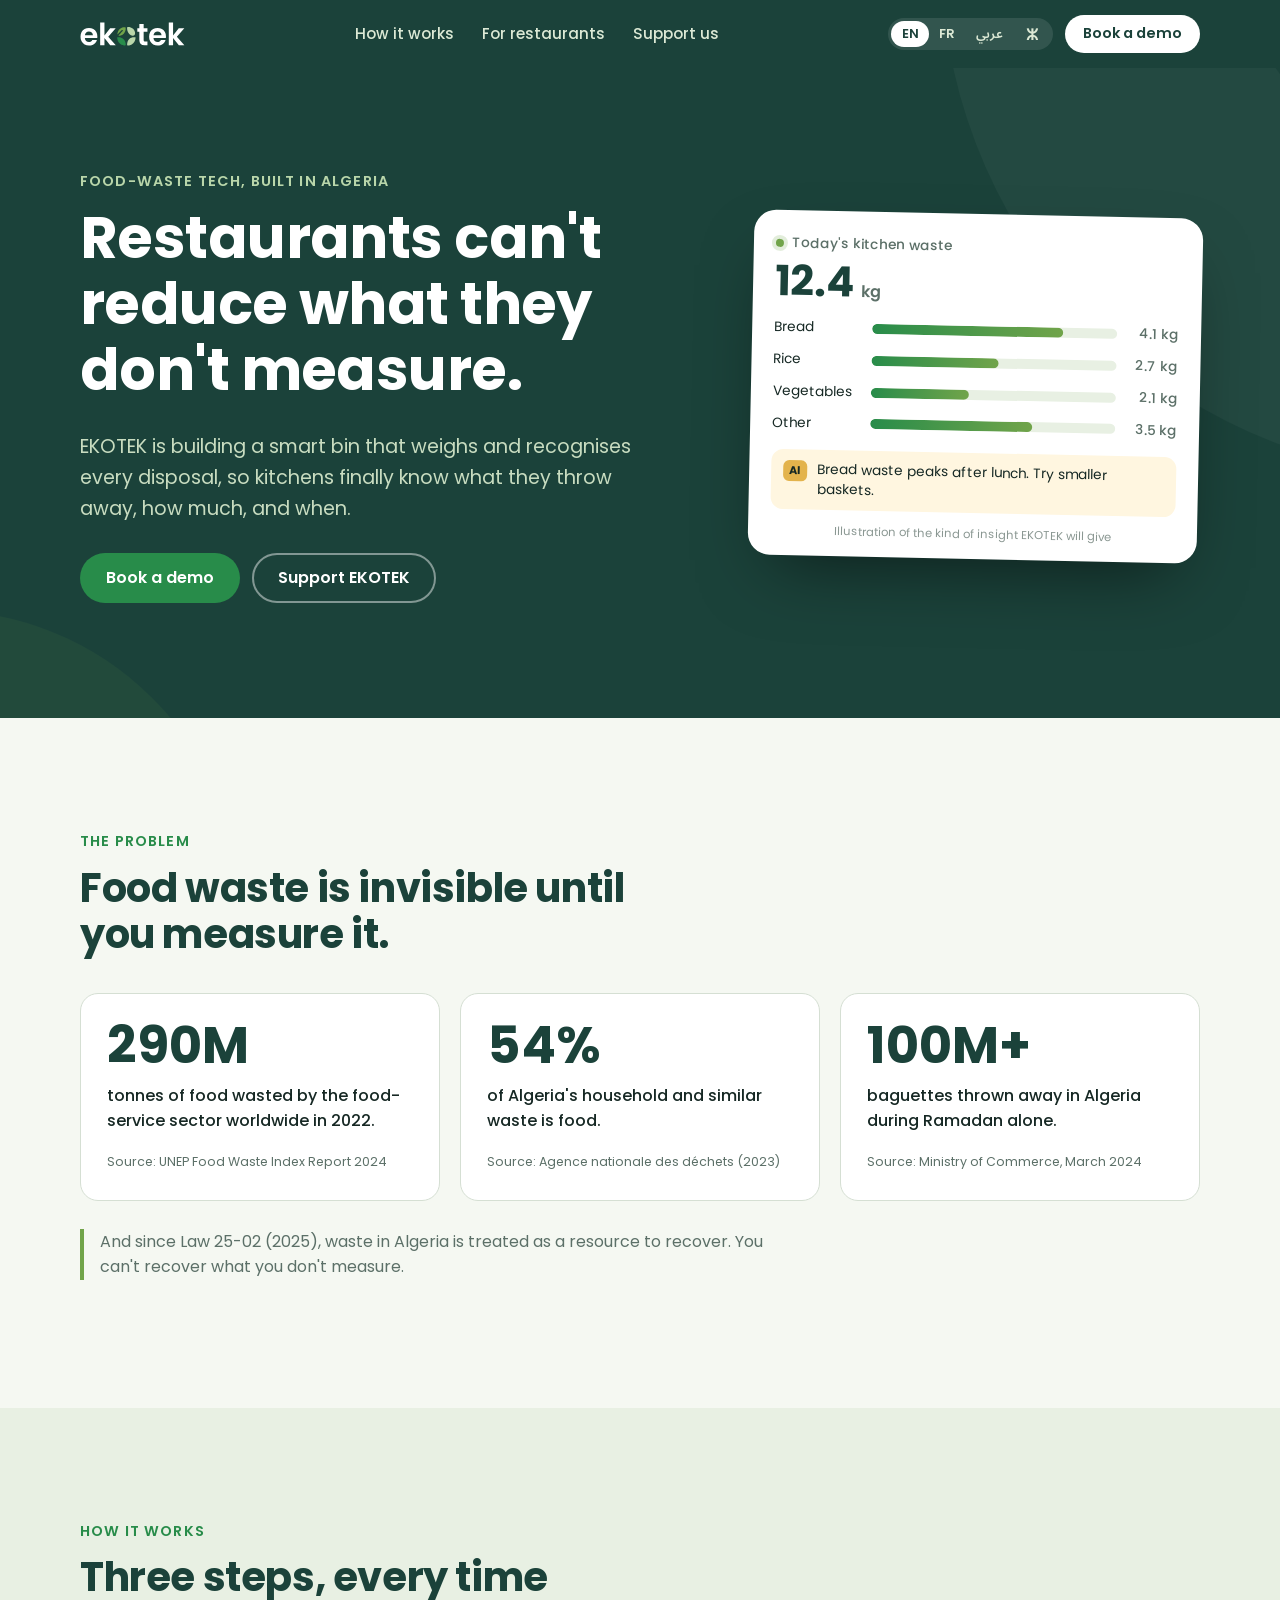
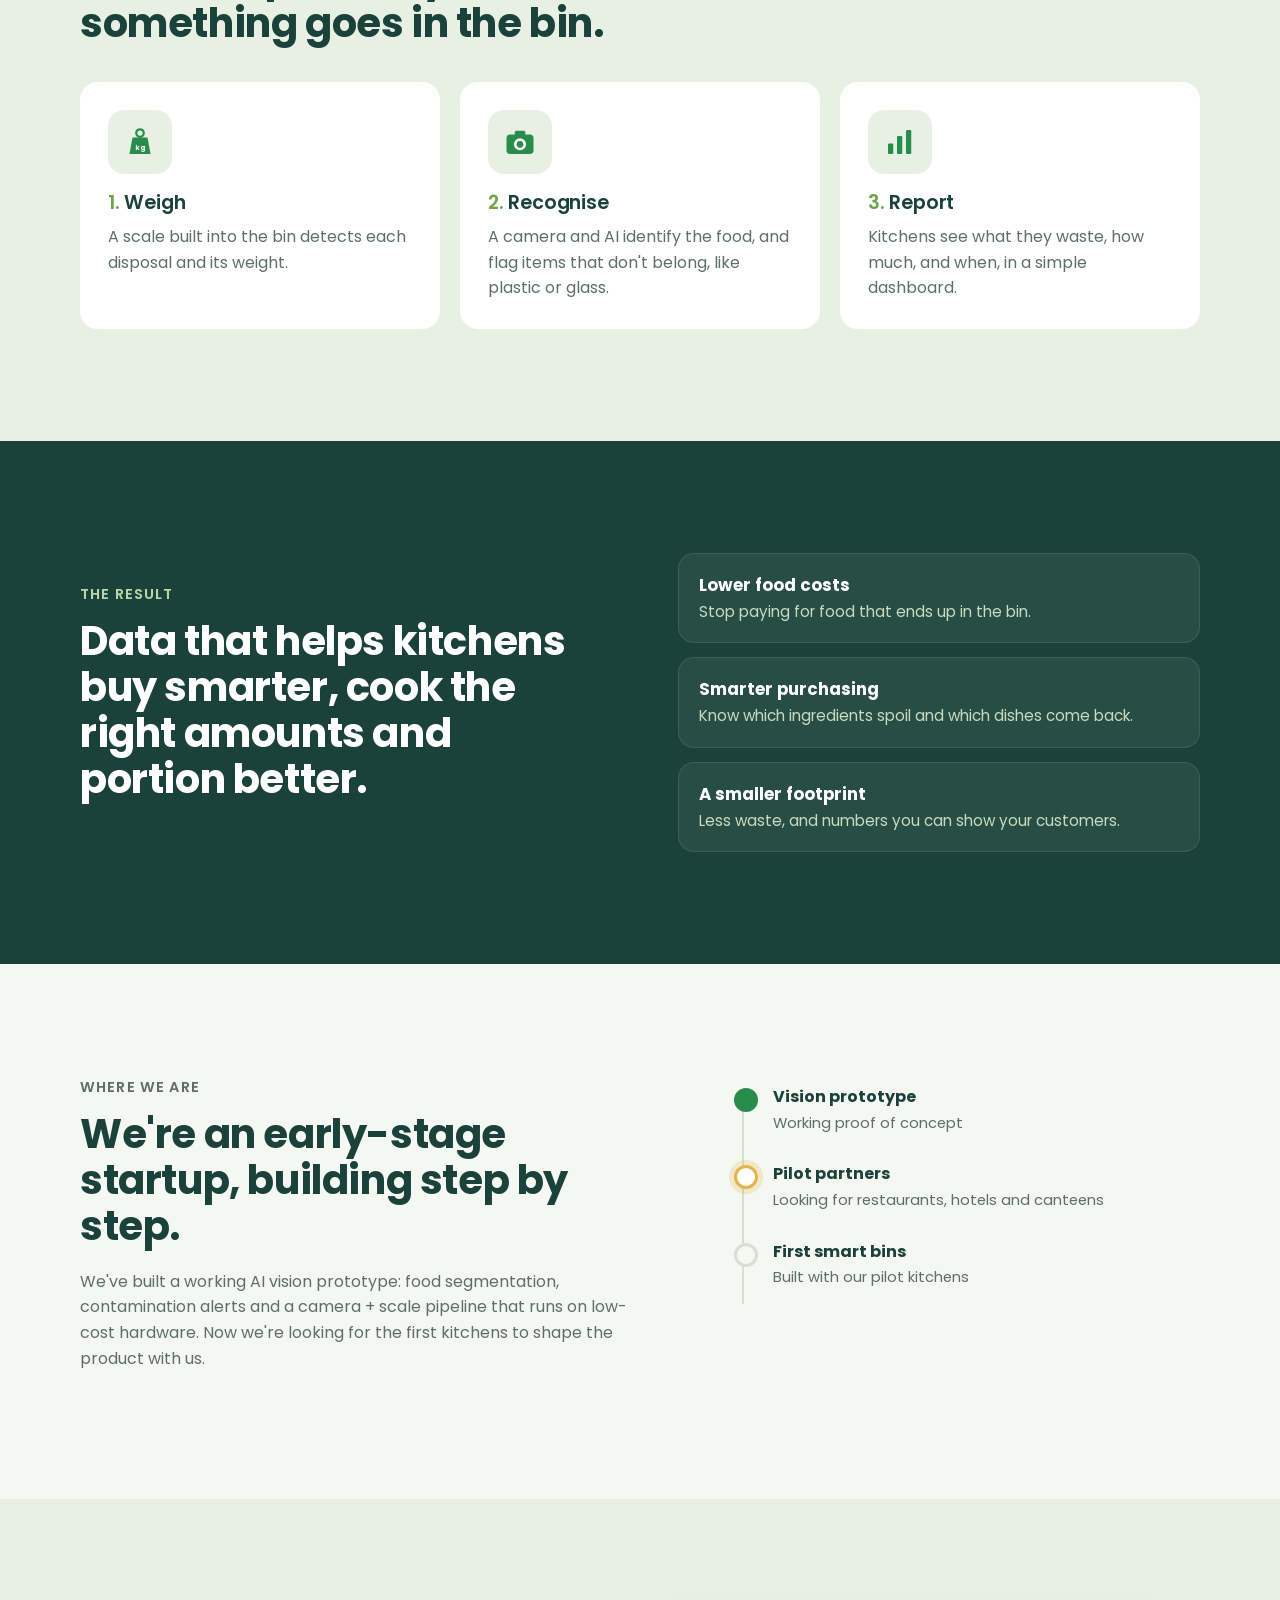
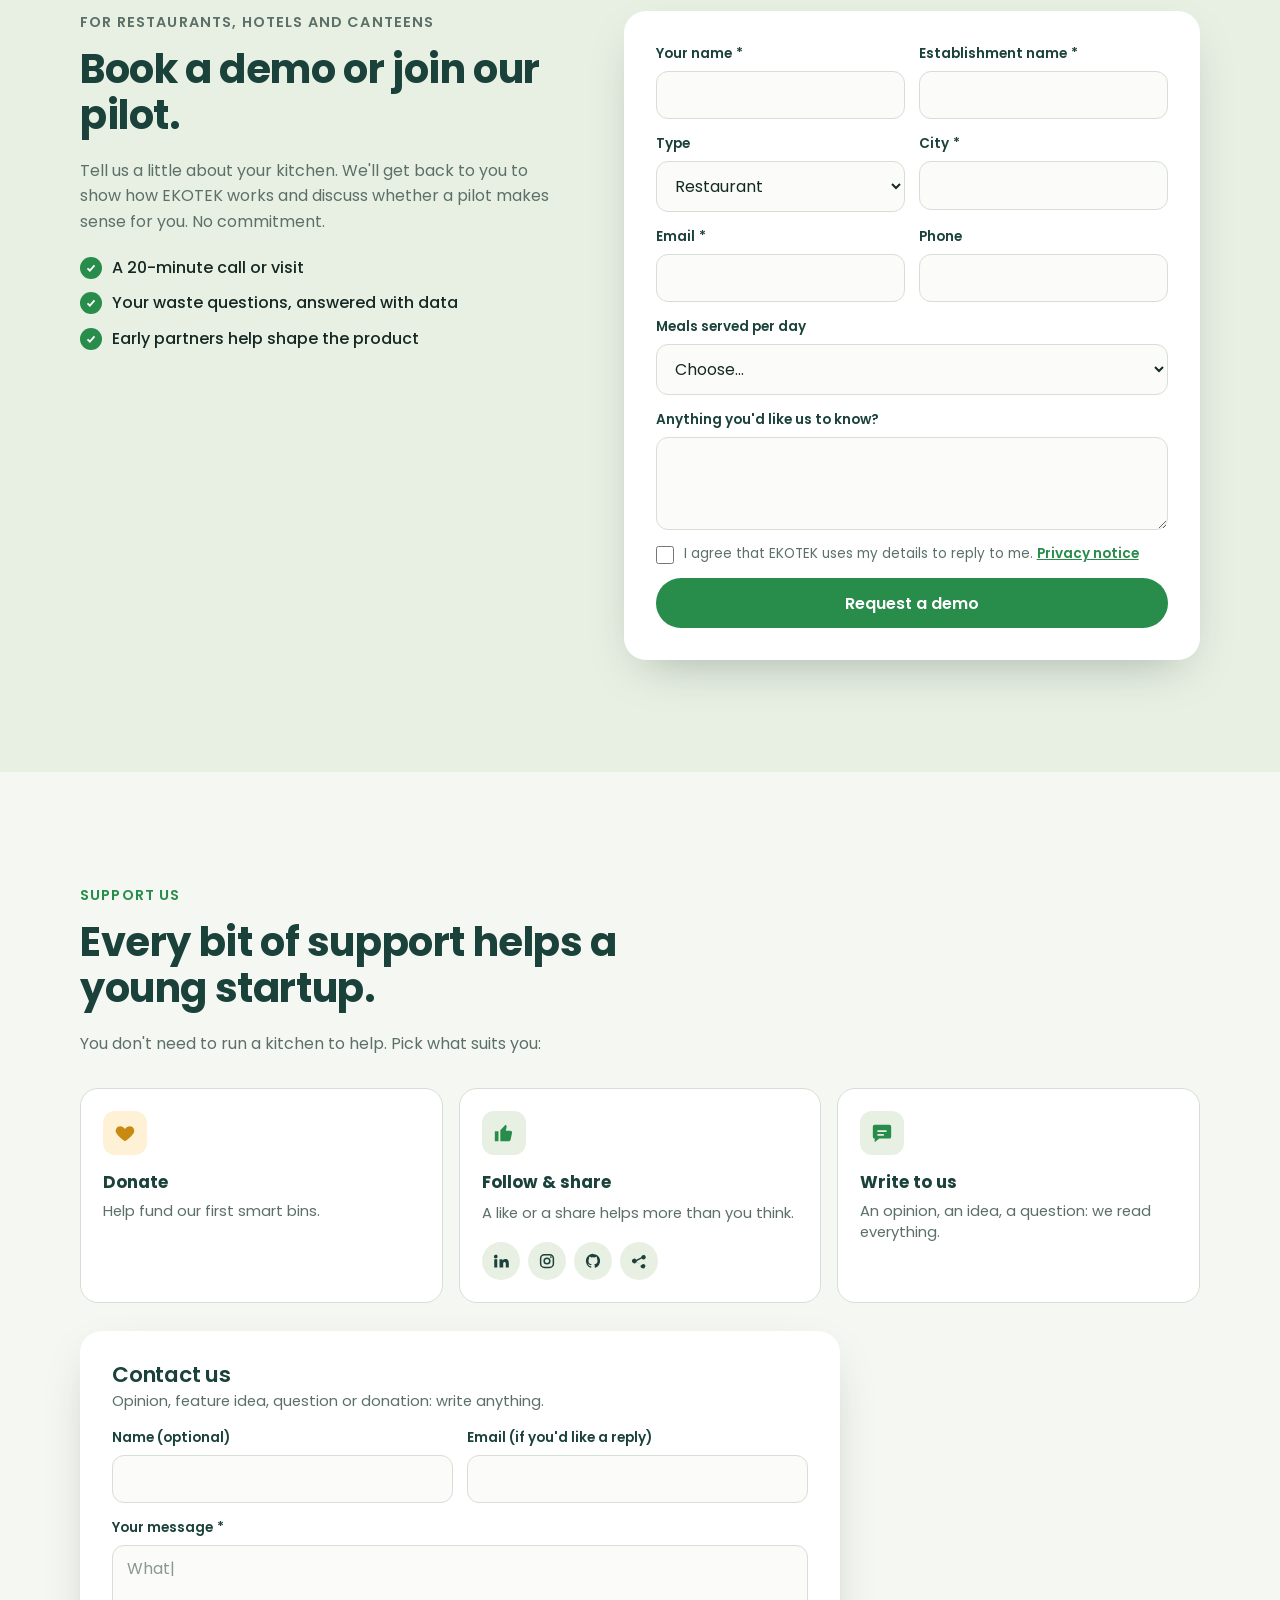
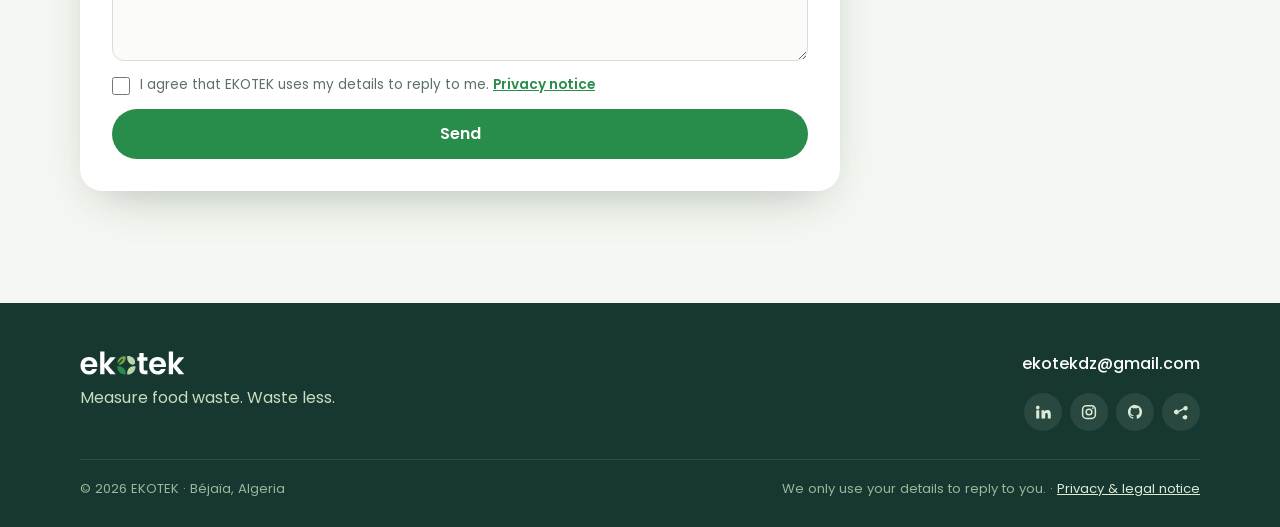
==== commit 8ae03e80: "Add standard Algerian Tamazight (Latin)" ====
--- a/index.html
+++ b/index.html
@@ -21,7 +21,7 @@
 
   <link rel="preconnect" href="https://fonts.googleapis.com">
   <link rel="preconnect" href="https://fonts.gstatic.com" crossorigin>
-  <link href="https://fonts.googleapis.com/css2?family=Noto+Sans+Arabic:wght@400;500;600;700&family=Poppins:wght@400;500;600;700&display=swap" rel="stylesheet">
+  <link href="https://fonts.googleapis.com/css2?family=Noto+Sans:wght@400;500;600;700&family=Noto+Sans+Arabic:wght@400;500;600;700&family=Noto+Sans+Tifinagh&family=Poppins:wght@400;500;600;700&display=swap" rel="stylesheet">
   <link rel="stylesheet" href="/assets/style.css">
 </head>
 <body>
@@ -39,6 +39,7 @@
         <button type="button" data-lang="en" aria-pressed="true">EN</button>
         <button type="button" data-lang="fr" aria-pressed="false">FR</button>
         <button type="button" data-lang="ar" aria-pressed="false" lang="ar-DZ" title="الدارجة">عربي</button>
+        <button type="button" data-lang="ber" aria-pressed="false" lang="ber-DZ" title="Tamaziɣt" aria-label="Tamaziɣt">ⵣ</button>
       </div>
       <a href="#restaurants" class="btn btn-sm btn-light nav-cta" data-i18n="nav.cta">Book a demo</a>
     </div>
--- a/assets/style.css
+++ b/assets/style.css
@@ -19,7 +19,7 @@
 html { scroll-behavior: smooth; -webkit-text-size-adjust: 100%; }
 body {
   margin: 0; background: var(--bg); color: var(--ink);
-  font-family: "Poppins", "Noto Sans Arabic", system-ui, -apple-system, "Segoe UI", sans-serif;
+  font-family: "Poppins", "Noto Sans", "Noto Sans Arabic", "Noto Sans Tifinagh", system-ui, -apple-system, "Segoe UI", sans-serif;
   font-size: 16px; line-height: 1.6;
 }
 img, svg { display: block; max-width: 100%; }
@@ -250,9 +250,9 @@
 .lead-dark { font-size: 1.1rem; color: var(--muted) !important; }
 .facts { display: grid; grid-template-columns: 140px 1fr; gap: 10px 20px; margin: 20px 0 24px; }
 .facts dt { font-weight: 600; color: var(--dark); } .facts dd { margin: 0; }
-.l-fr, .l-ar { display: none; }
-html:lang(fr) .l-en, html:lang(ar) .l-en { display: none; }
-html:lang(fr) .l-fr, html:lang(ar) .l-ar { display: block; }
+.l-fr, .l-ar, .l-ber { display: none; }
+html:lang(fr) .l-en, html:lang(ar) .l-en, html:lang(ber) .l-en { display: none; }
+html:lang(fr) .l-fr, html:lang(ar) .l-ar, html:lang(ber) .l-ber { display: block; }
 @media (max-width: 640px) { .facts { grid-template-columns: 1fr; gap: 2px; } .facts dd { margin-bottom: 10px; } }
 
 /* ---------- Algerian Arabic (Darija), right-to-left ---------- */
@@ -270,3 +270,7 @@
 [dir="rtl"] .form input[type="email"], [dir="rtl"] .form input[type="tel"] { direction: ltr; text-align: right; }
 [dir="rtl"] .stat b { direction: ltr; text-align: right; }
 @media (max-width: 980px) { [dir="rtl"] .hero-card { transform: none; } }
+
+/* ---------- Tamazight (Latin) ---------- */
+/* Letters Poppins lacks (ɛ, ɣ…) fall back to Noto Sans from the font stack. */
+.lang button[data-lang="ber"] { font-family: "Noto Sans Tifinagh", sans-serif; font-size: 1rem; padding-block: .32em; }
